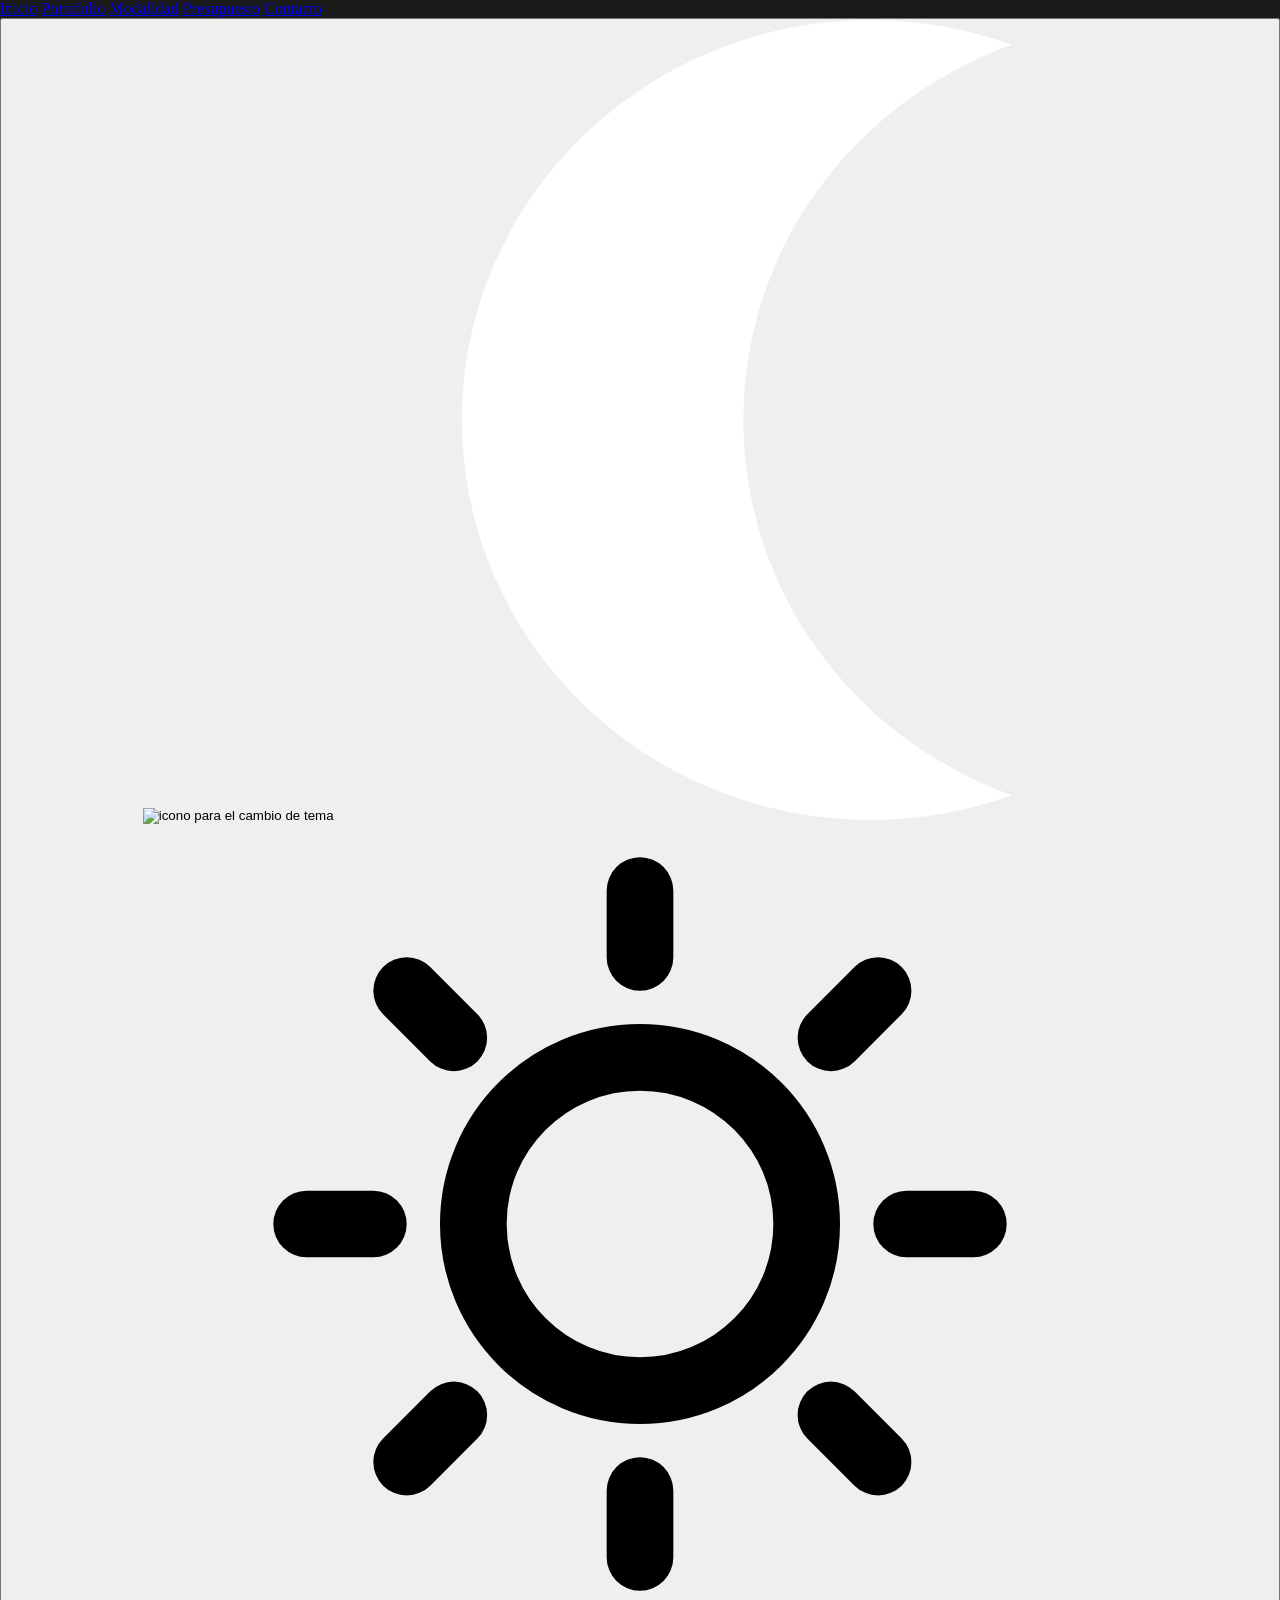
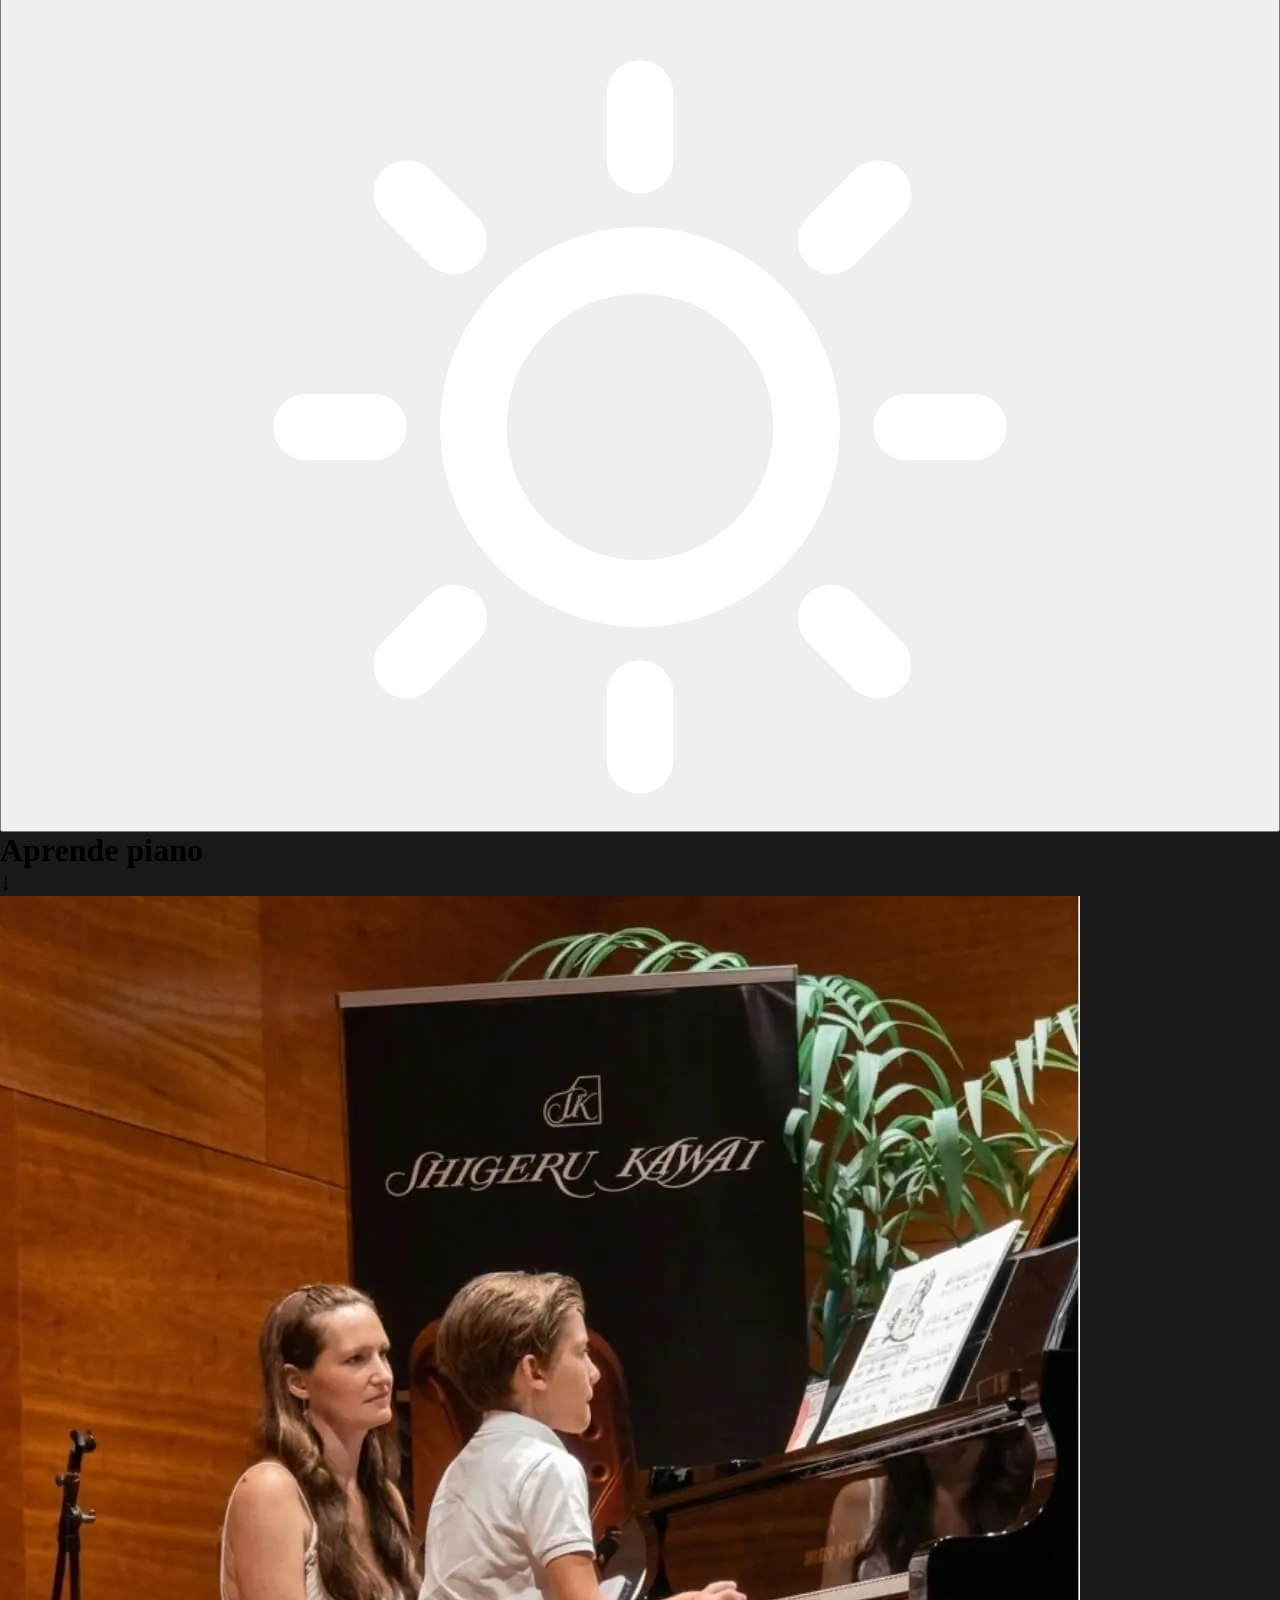
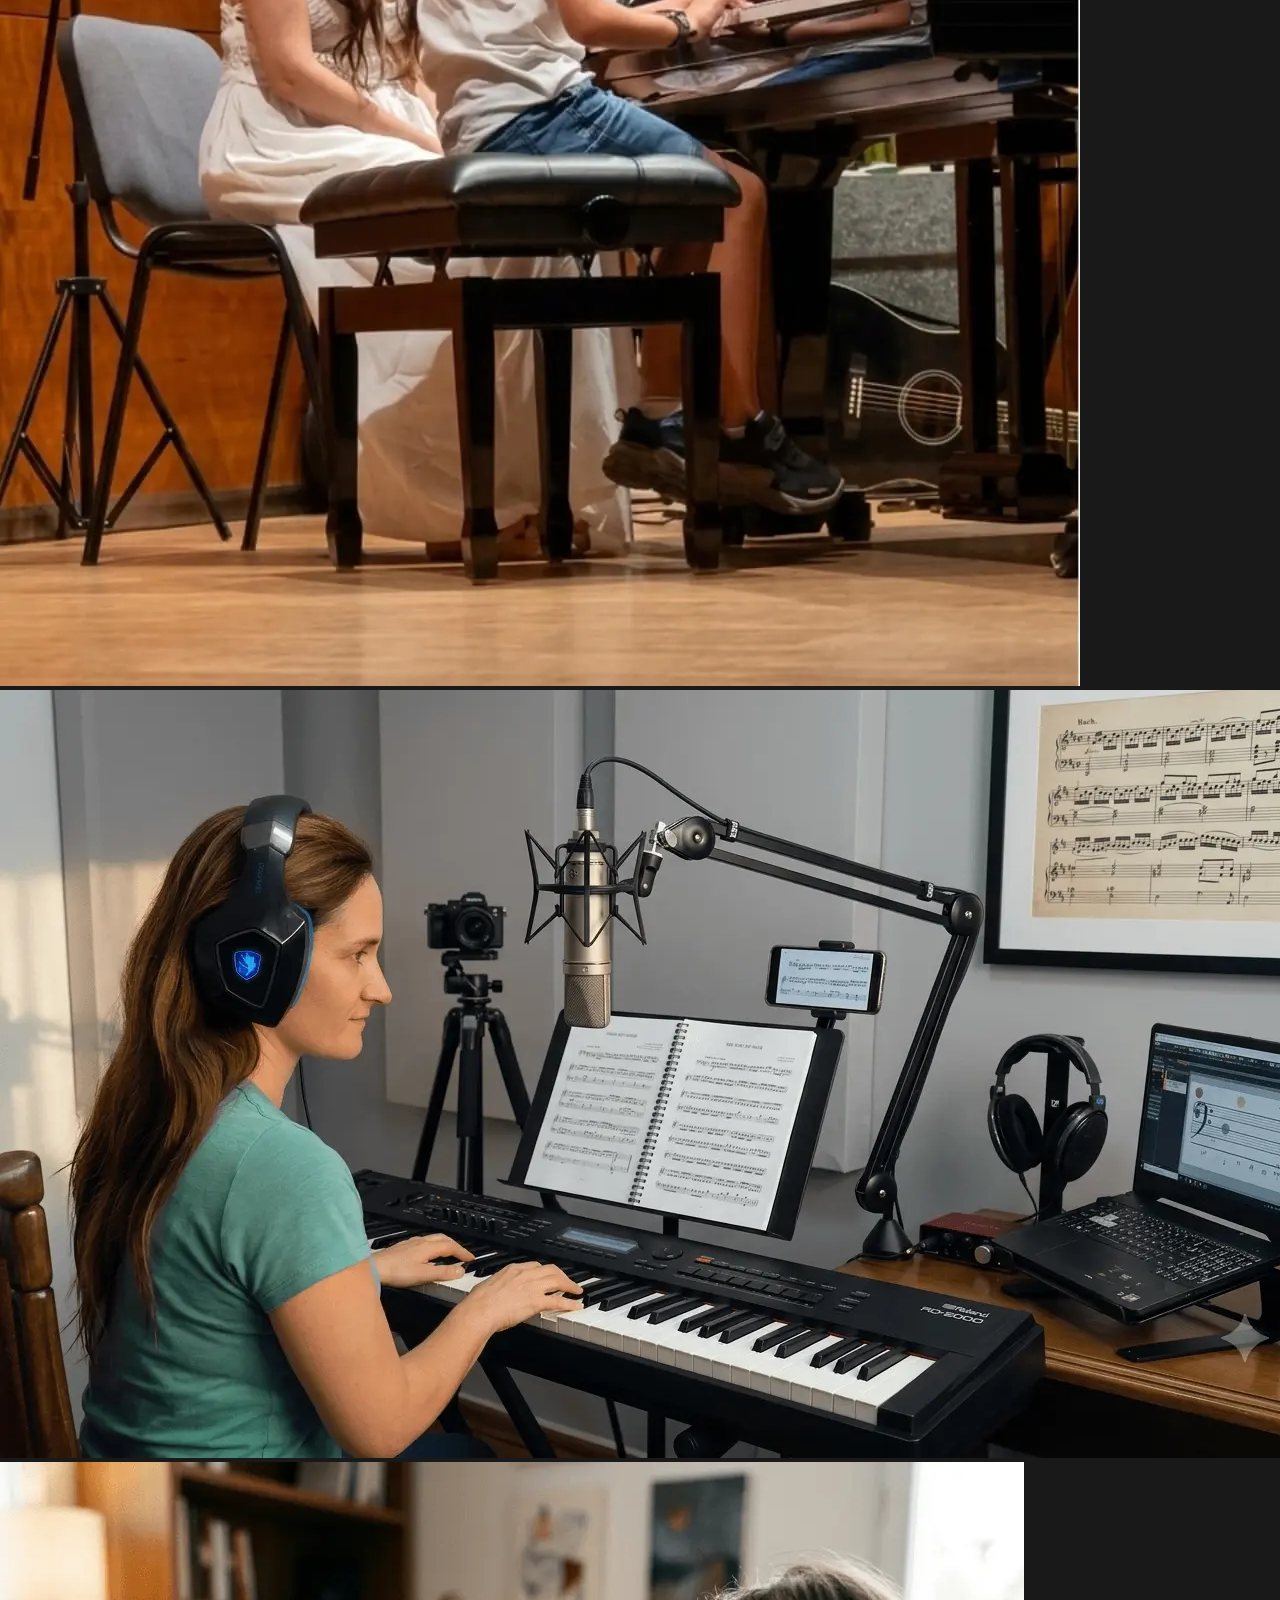
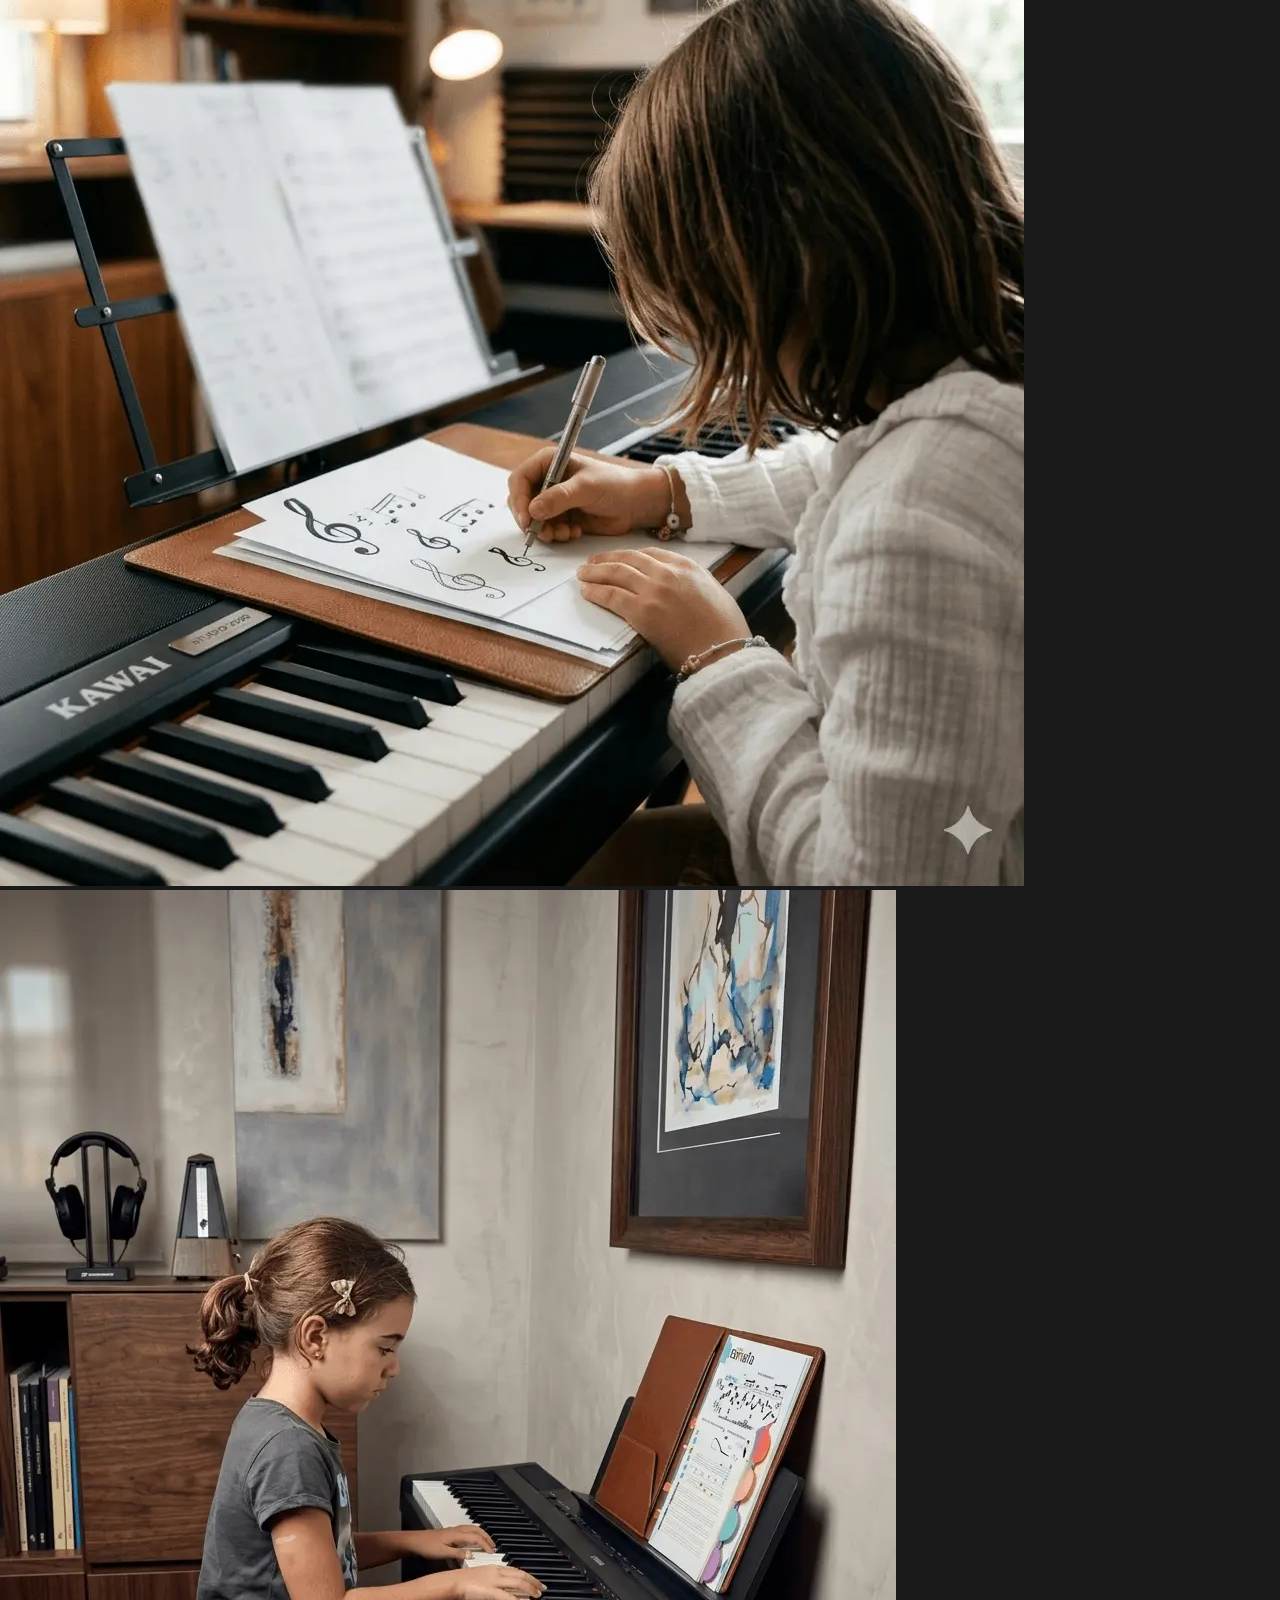
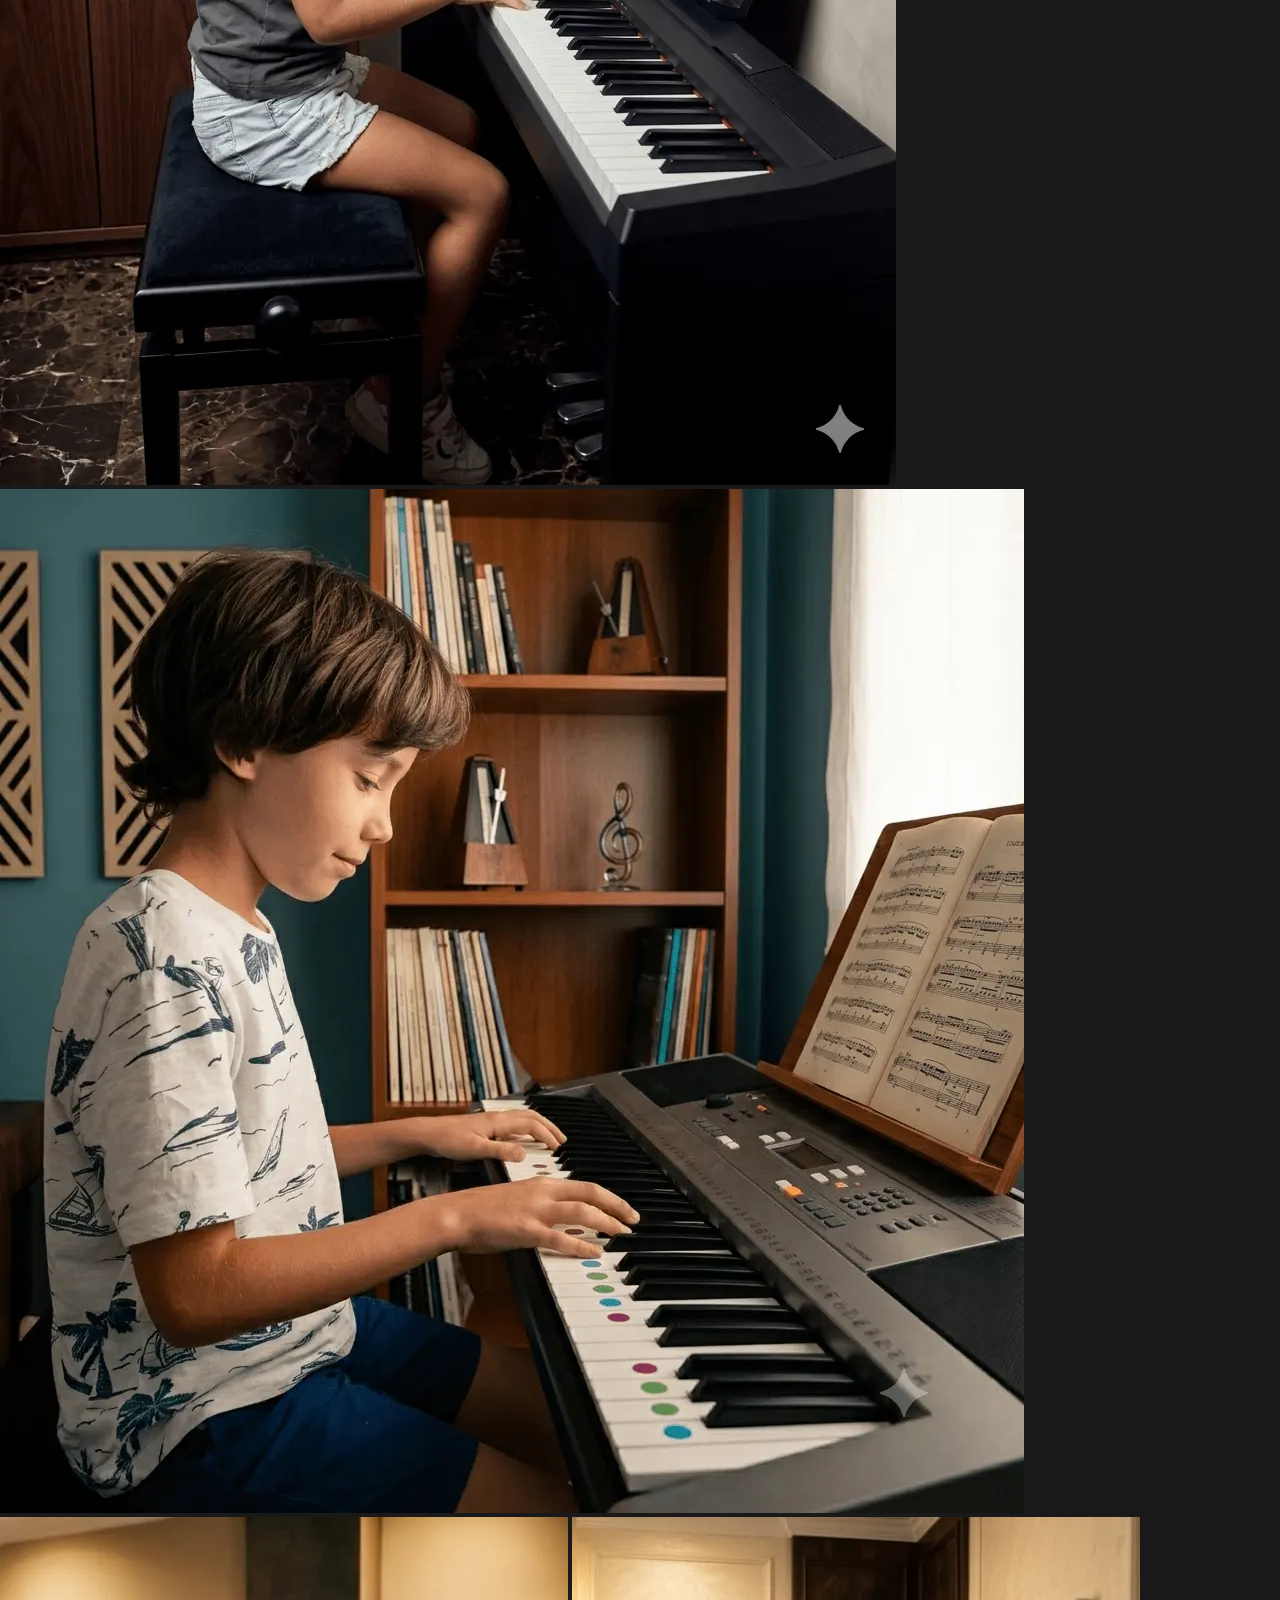
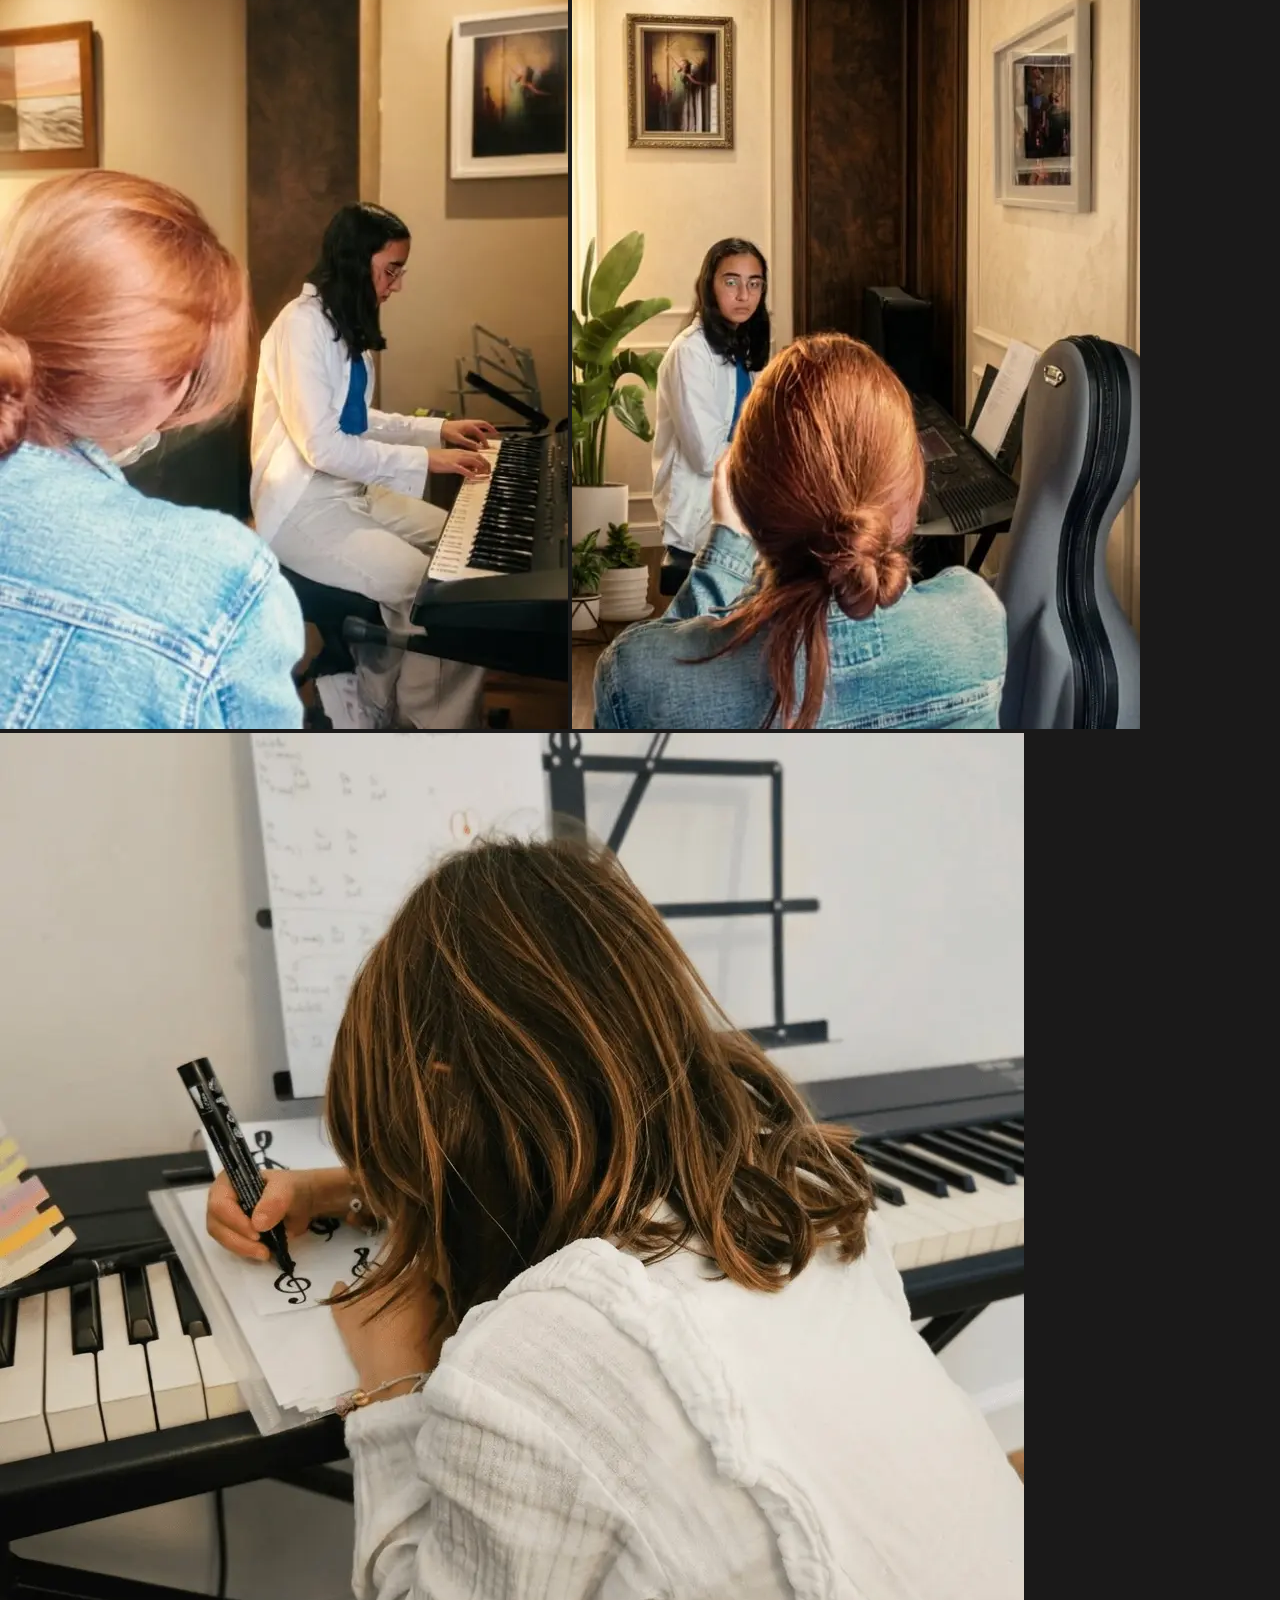
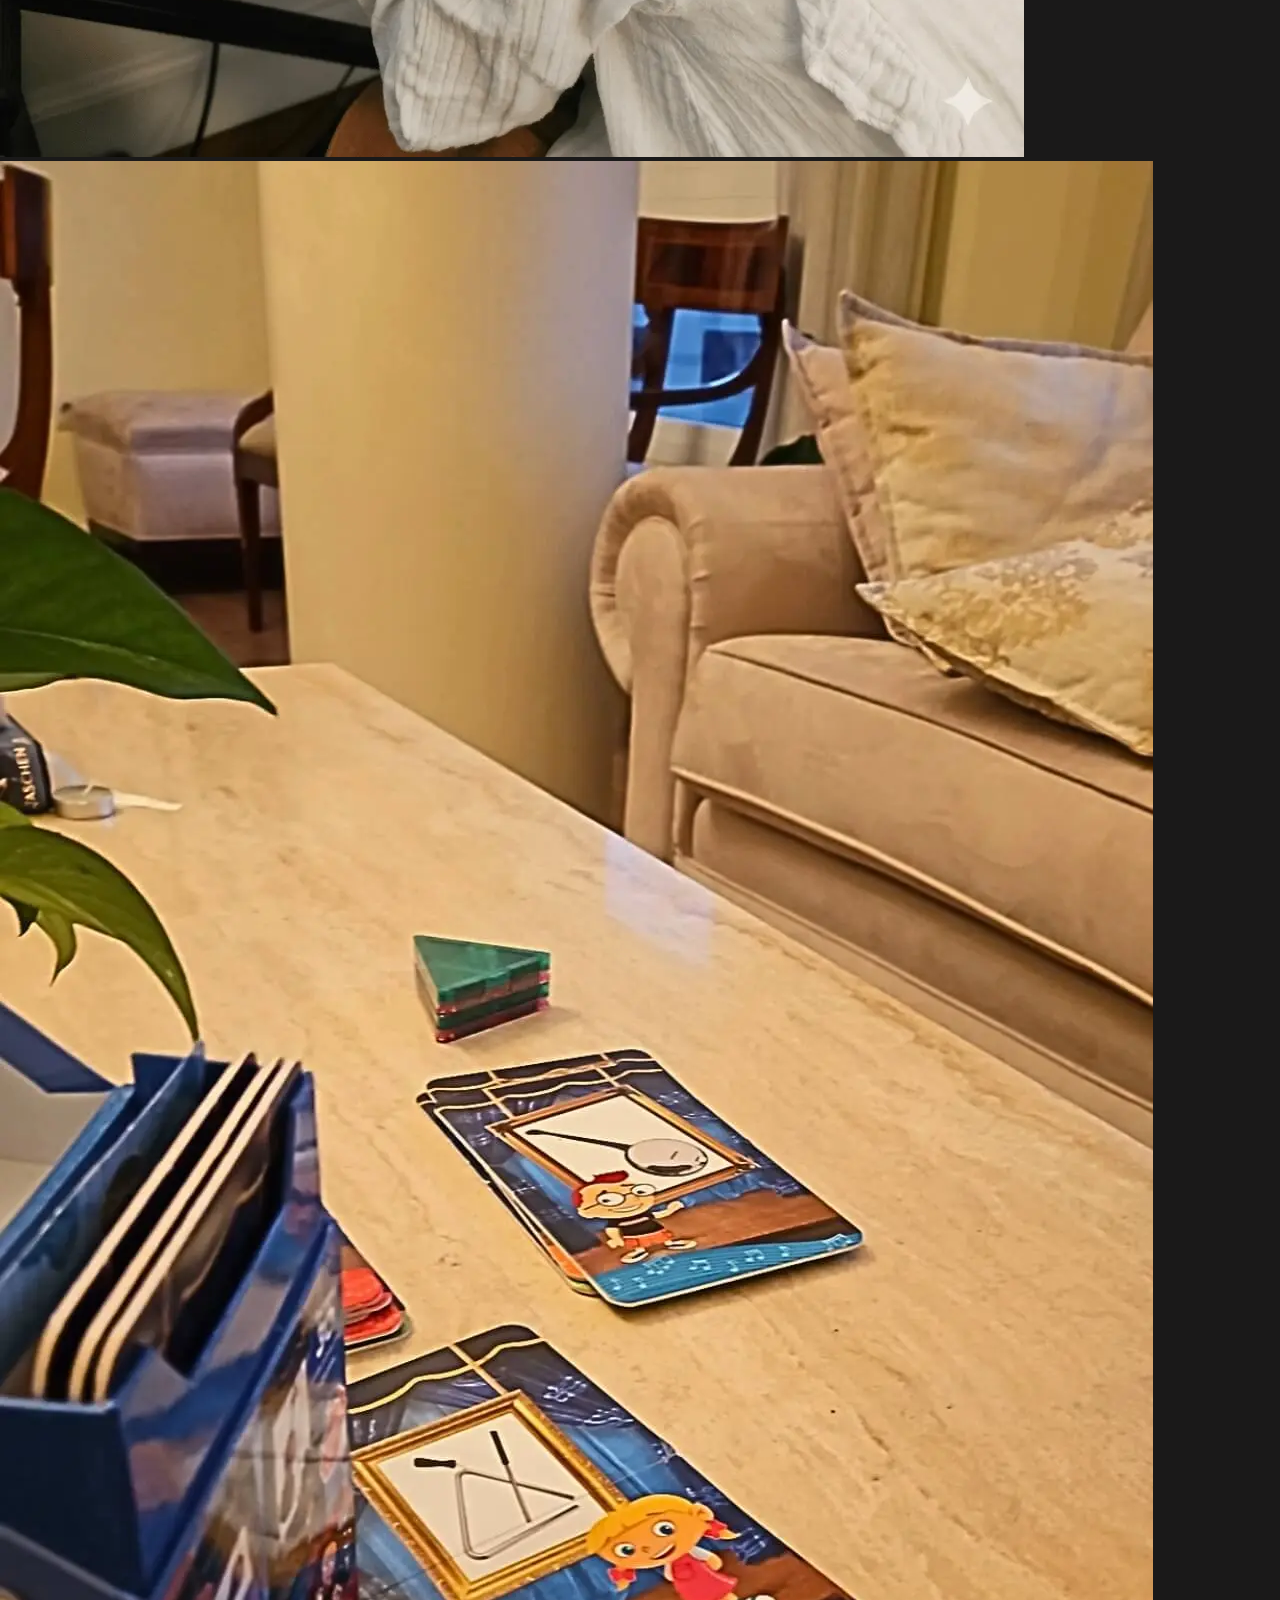
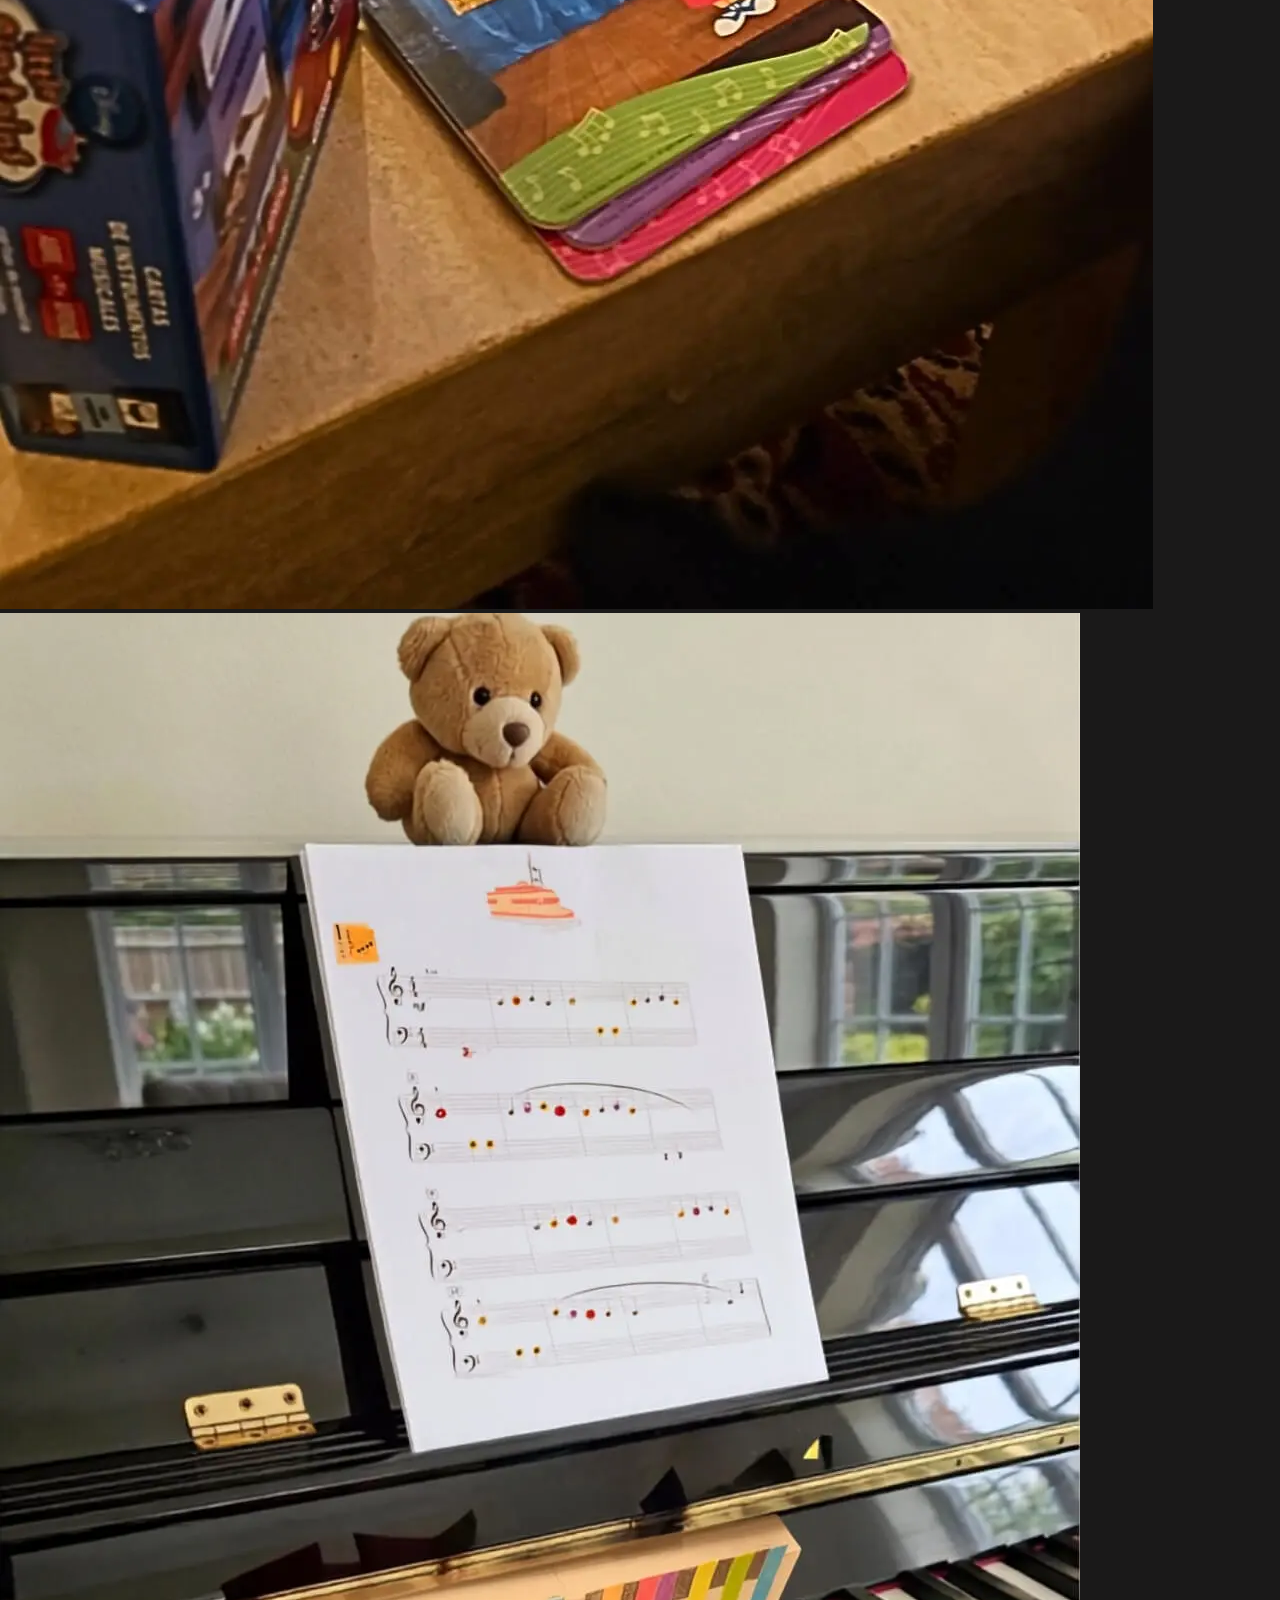
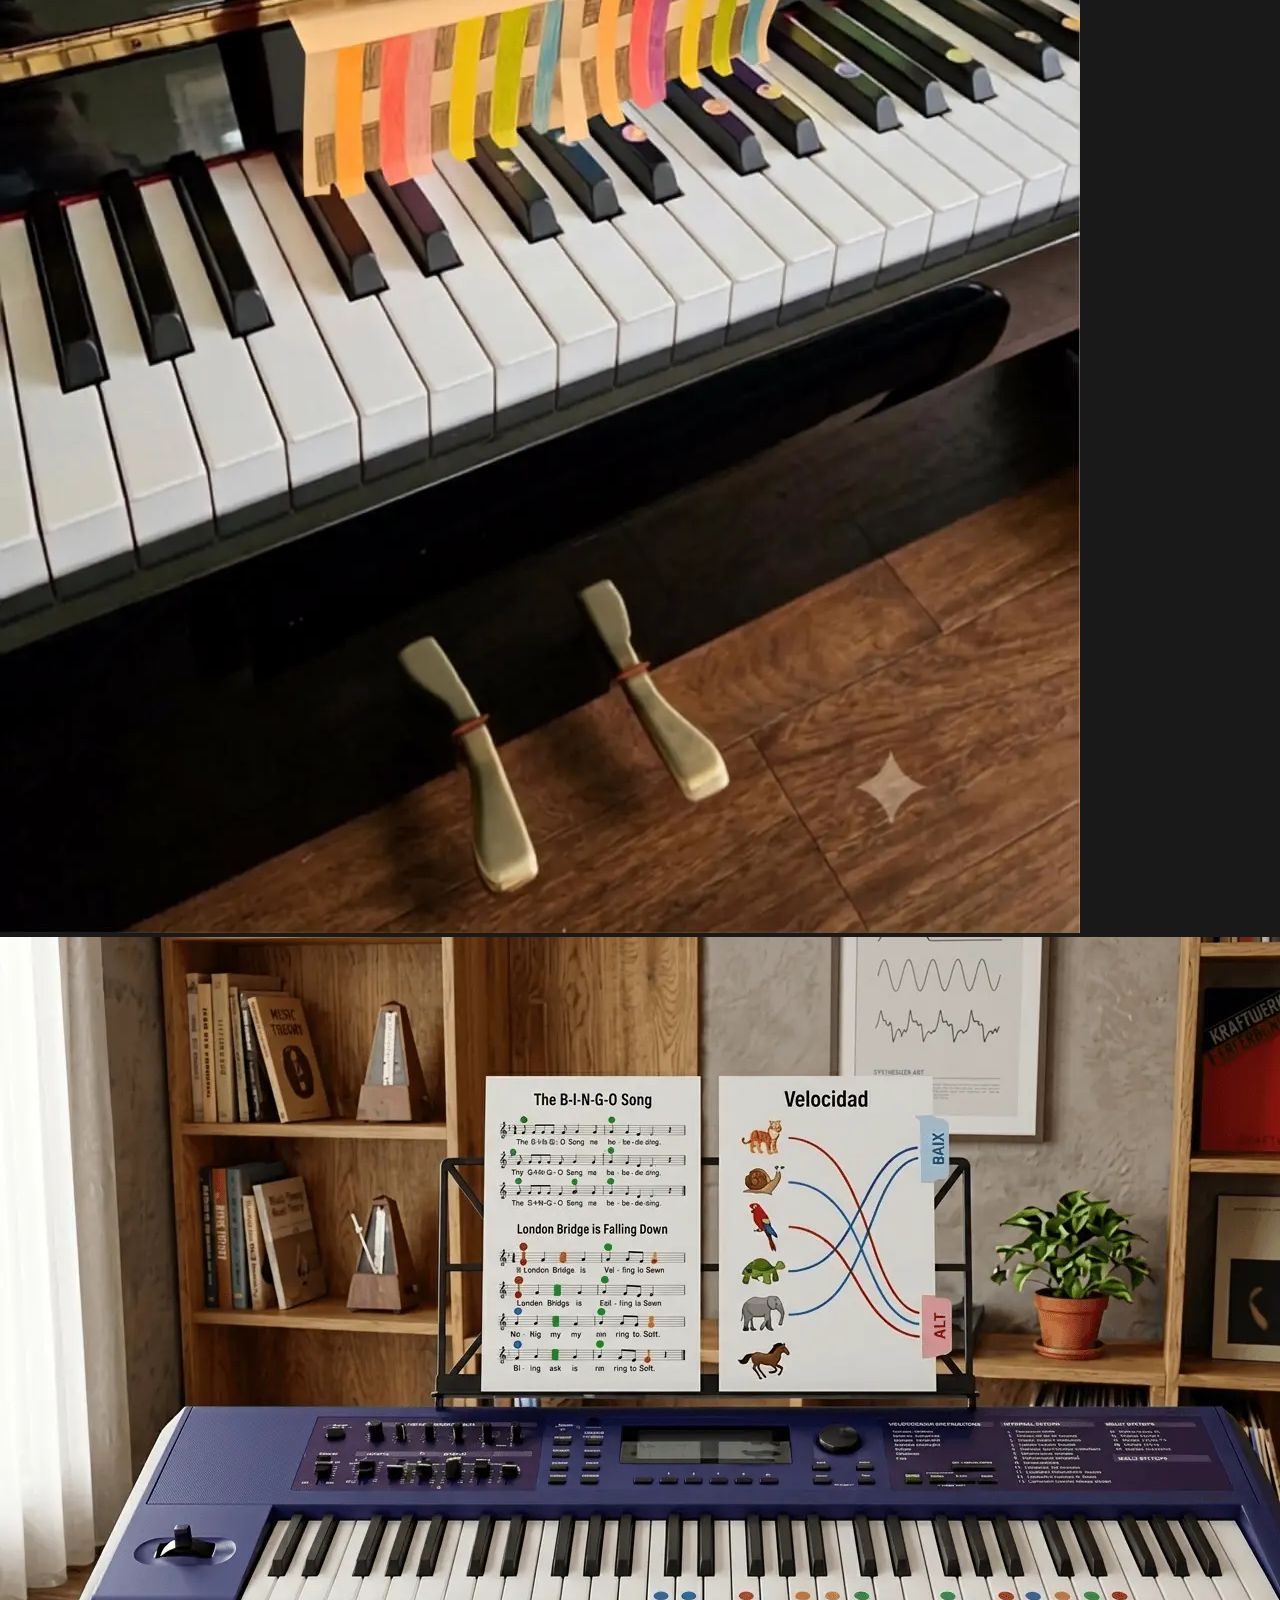
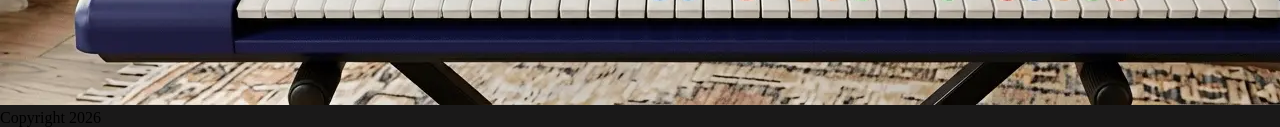
==== index.html @ 3092b0b8 "Imágenes añadidas" ====
<!doctype html>
<html lang="es">
  <head>
    <meta charset="UTF-8" />
    <meta name="viewport" content="width=device-width, initial-scale=1.0" />
    <link rel="stylesheet" href="css/style.css" />
    <title>TF_Lenguaje de marcas</title>
  </head>
  <body>
    <header>
      <nav class="navbar">
        <a href="#inicio">Inicio</a>
        <a href="views/portafolio.html">Portafolio</a>
        <a href="views/modalidad.html">Modalidad</a>
        <a href="views/presupuesto.html">Presupuesto</a>
        <a href="views/contacto.html">Contacto</a>
      </nav>

      <button>
        <img
          src="assets/icons/moon-svgrepo-com.svg"
          alt="icono para el cambio de tema"
        />
        <img
          src="assets/icons/moon-svgrepo-com_fondo_negro.svg"
          alt="icono para el cambio de tema"
        />
        <img
          src="assets/icons/sun-svgrepo-com.svg"
          alt="icono para el cambio de tema"
        />
        <img
          src="assets/icons/sun-svgrepo-com_fondo_negro.svg"
          alt="icono para el cambio de tema"
        />
      </button>
    </header>
    <main>
      <div class="hero section-base">
        <h1>Aprende piano</h1>
        <div class="arrow">
          <h2>↓</h2>
        </div>

        <div class="hero-container-img">
          <img
            src="assets/images/portada_2.webp"
            alt="Niño tocando piano en concierto"
          />
        </div>
        <img
            src="assets/images/portada_1_online_1.webp"
            alt="Clases online">
            <img
            src="assets/images/portada_3.webp"
            alt="Niña escribiendo">
            <img
            src="assets/images/portada_4.webp"
            alt="Niña tocando el piano">
            <img
            src="assets/images/portada_5.webp"
            alt="Niño tocando piano">
            <img
            src="assets/images/portada_6.webp"
            alt="Chica en clase de piano">
            <img
            src="assets/images/presencial_1.webp"
            alt="Conversando">
            <img
            src="assets/images/presencial_2.webp"
            alt="Niña escribiendo sobre el piano">
            <img
            src="assets/images/presencial_3.webp"
            alt="Juego de instrumentos musicales">
            <img
            src="assets/images/presencial_4.webp"
            alt="Piano vertical">
            <img
            src="assets/images/presencial_5.webp"
            alt="Teclado">
      </div>
    </main>
    <footer>
      <p>Copyright 2026</p>
    </footer>
  </body>
</html>
---- css/style.css ----
/*---------------------------------------------
VARIABLES
--------------------------------------------- */
:root{
  /*Modo oscuro (dk) */
  --color-bg-dk: #1a1919;

  /* Modo claro (lh) */
  --color-bg-lh: #c2b9b9;

  /* Variables actuales */
  --color-bg-current: var(--color-bg-dk);
}
/*---------------------------------------------
RESET Y BASE
--------------------------------------------- */
*{
  margin: 0;
  padding: 0;
  box-sizing: border-box;
}

body {
  display: flex;
  flex-direction: column;
  min-height: 100vh;
  background-color: var(--color-bg-current);
}

main {
  flex: 1;
}

.navbar {}
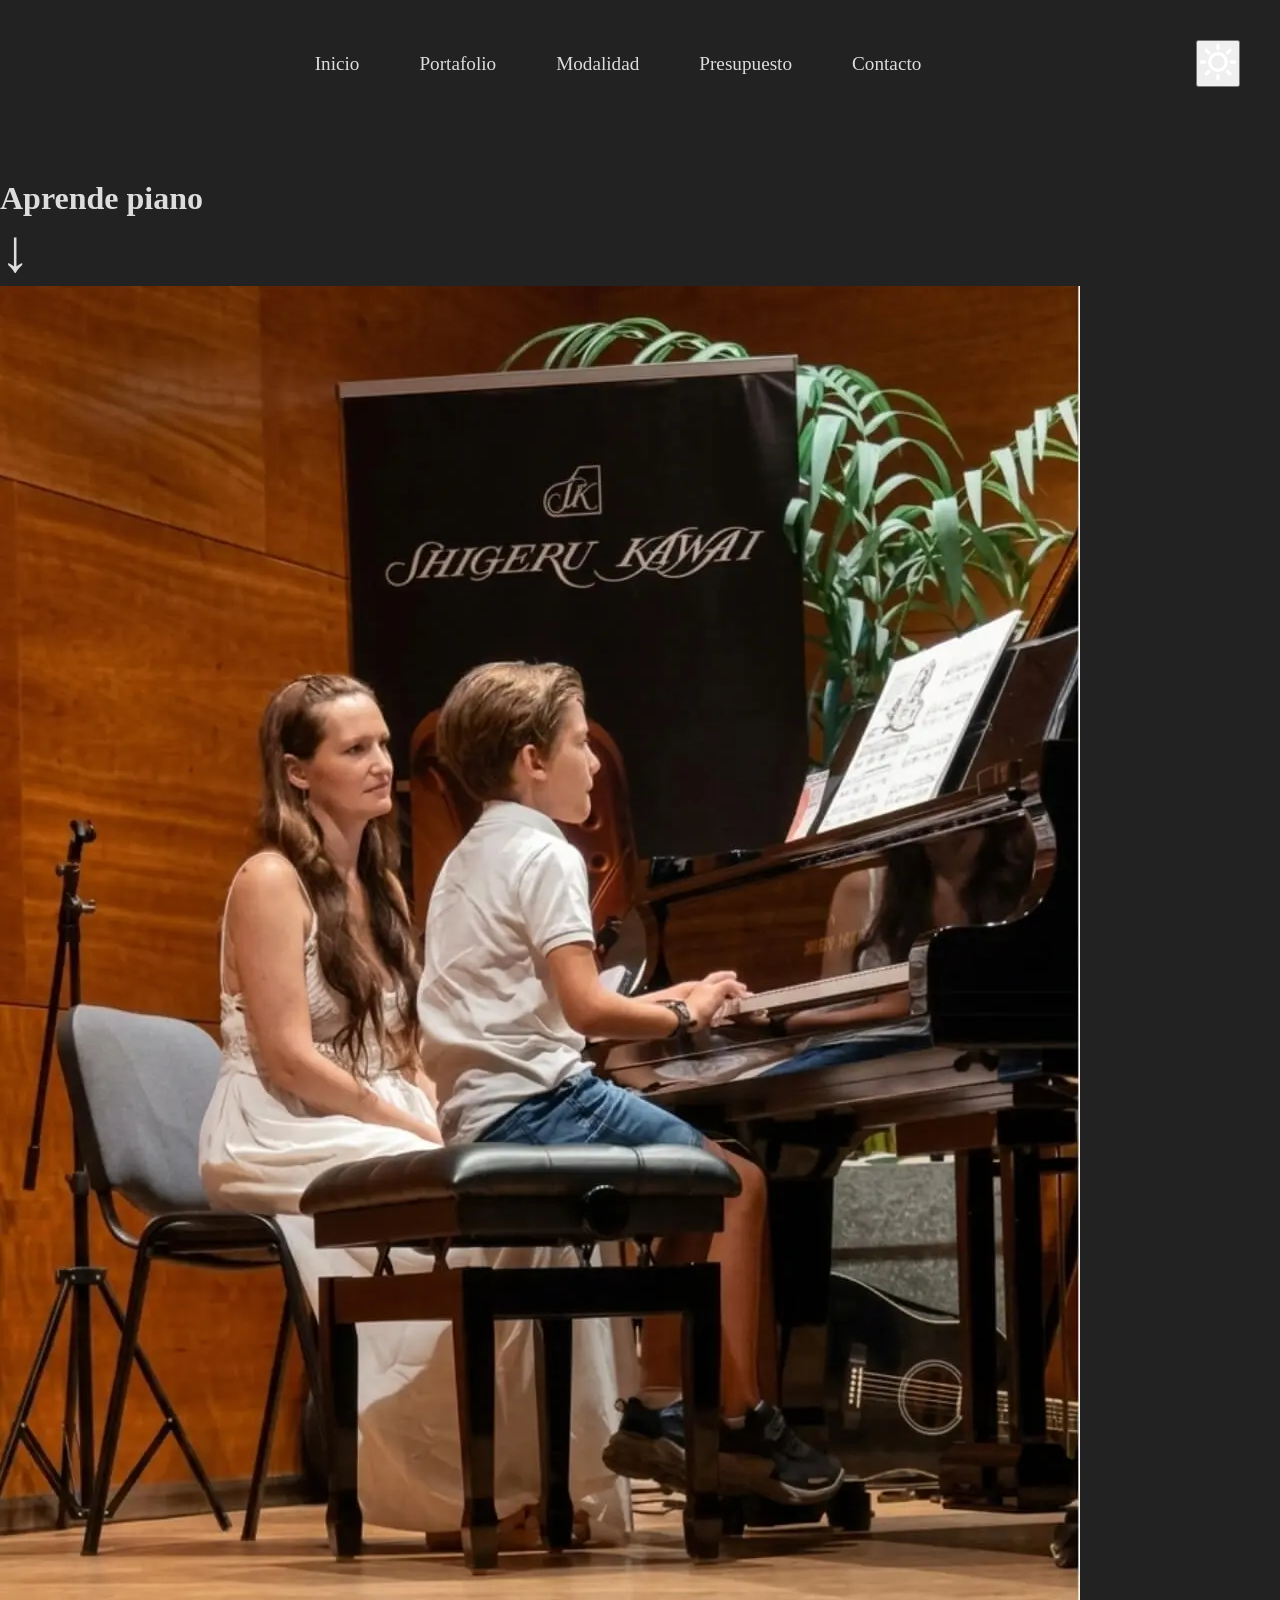
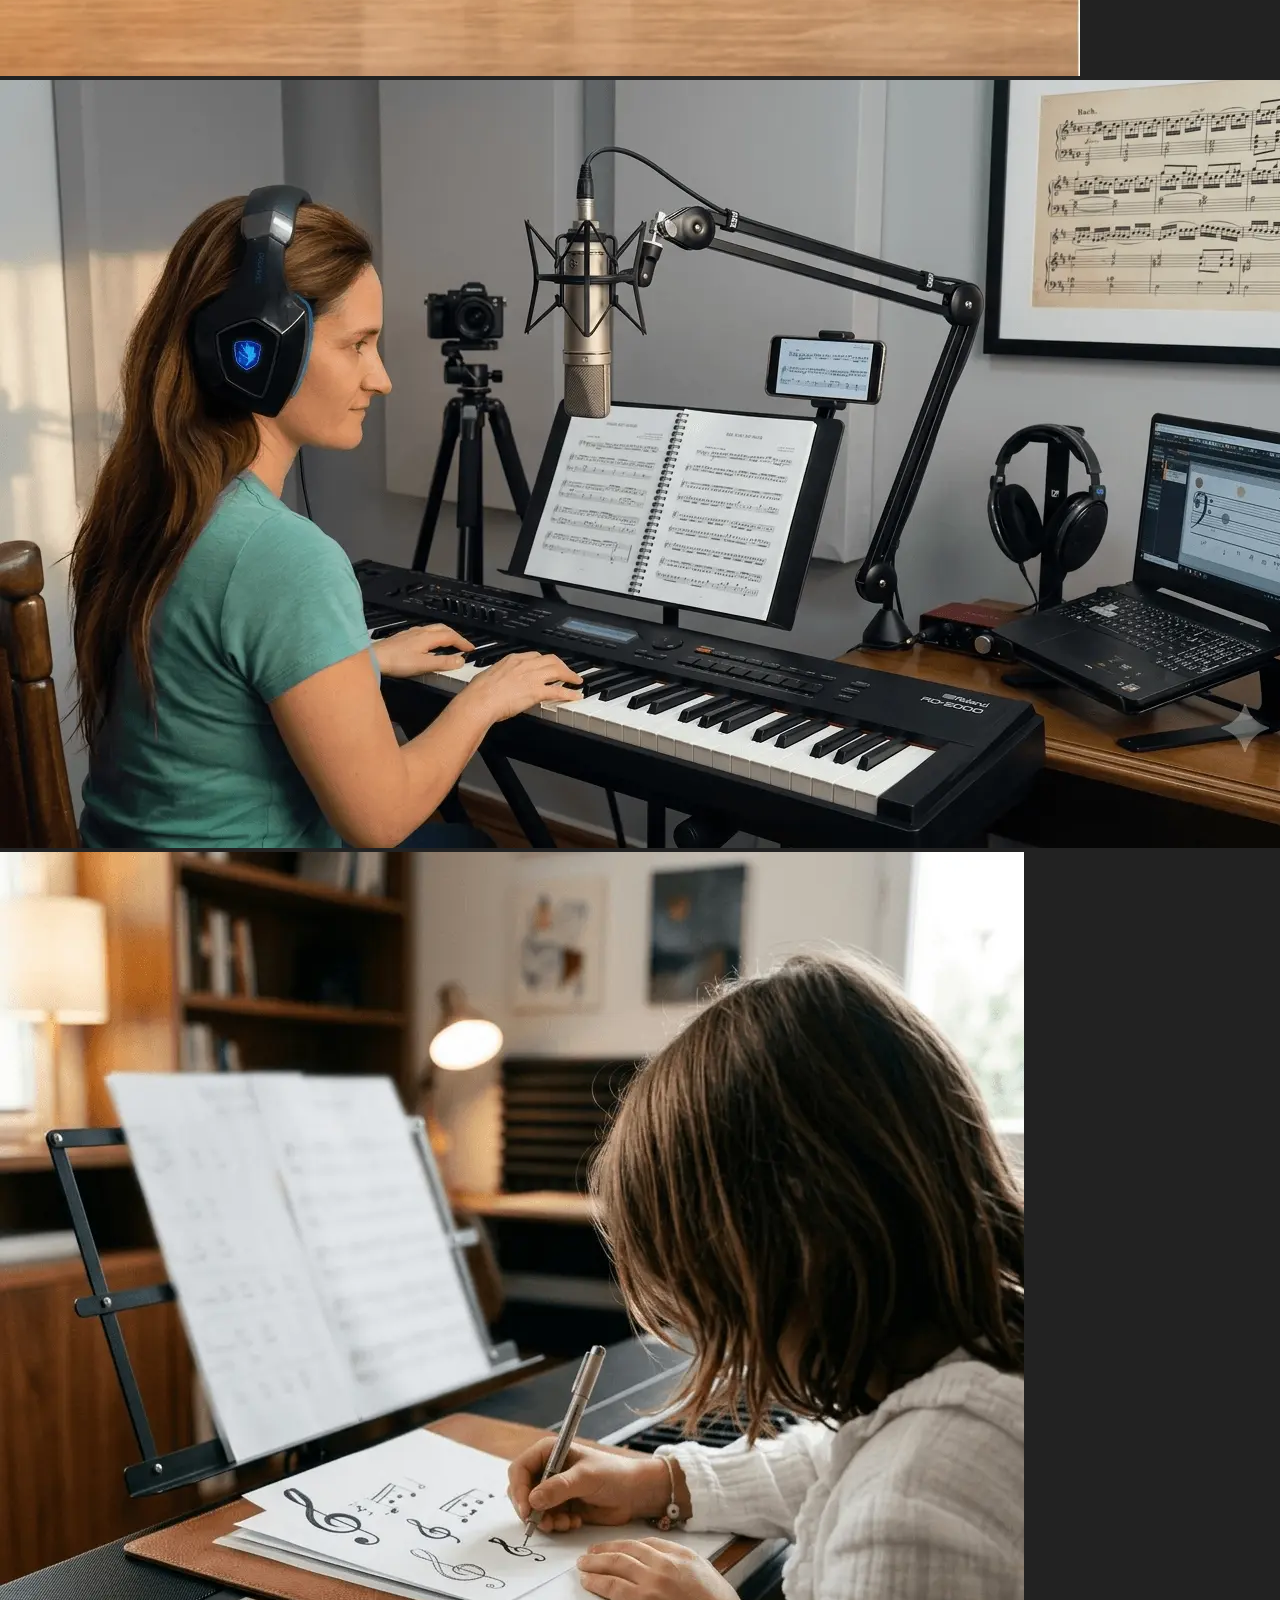
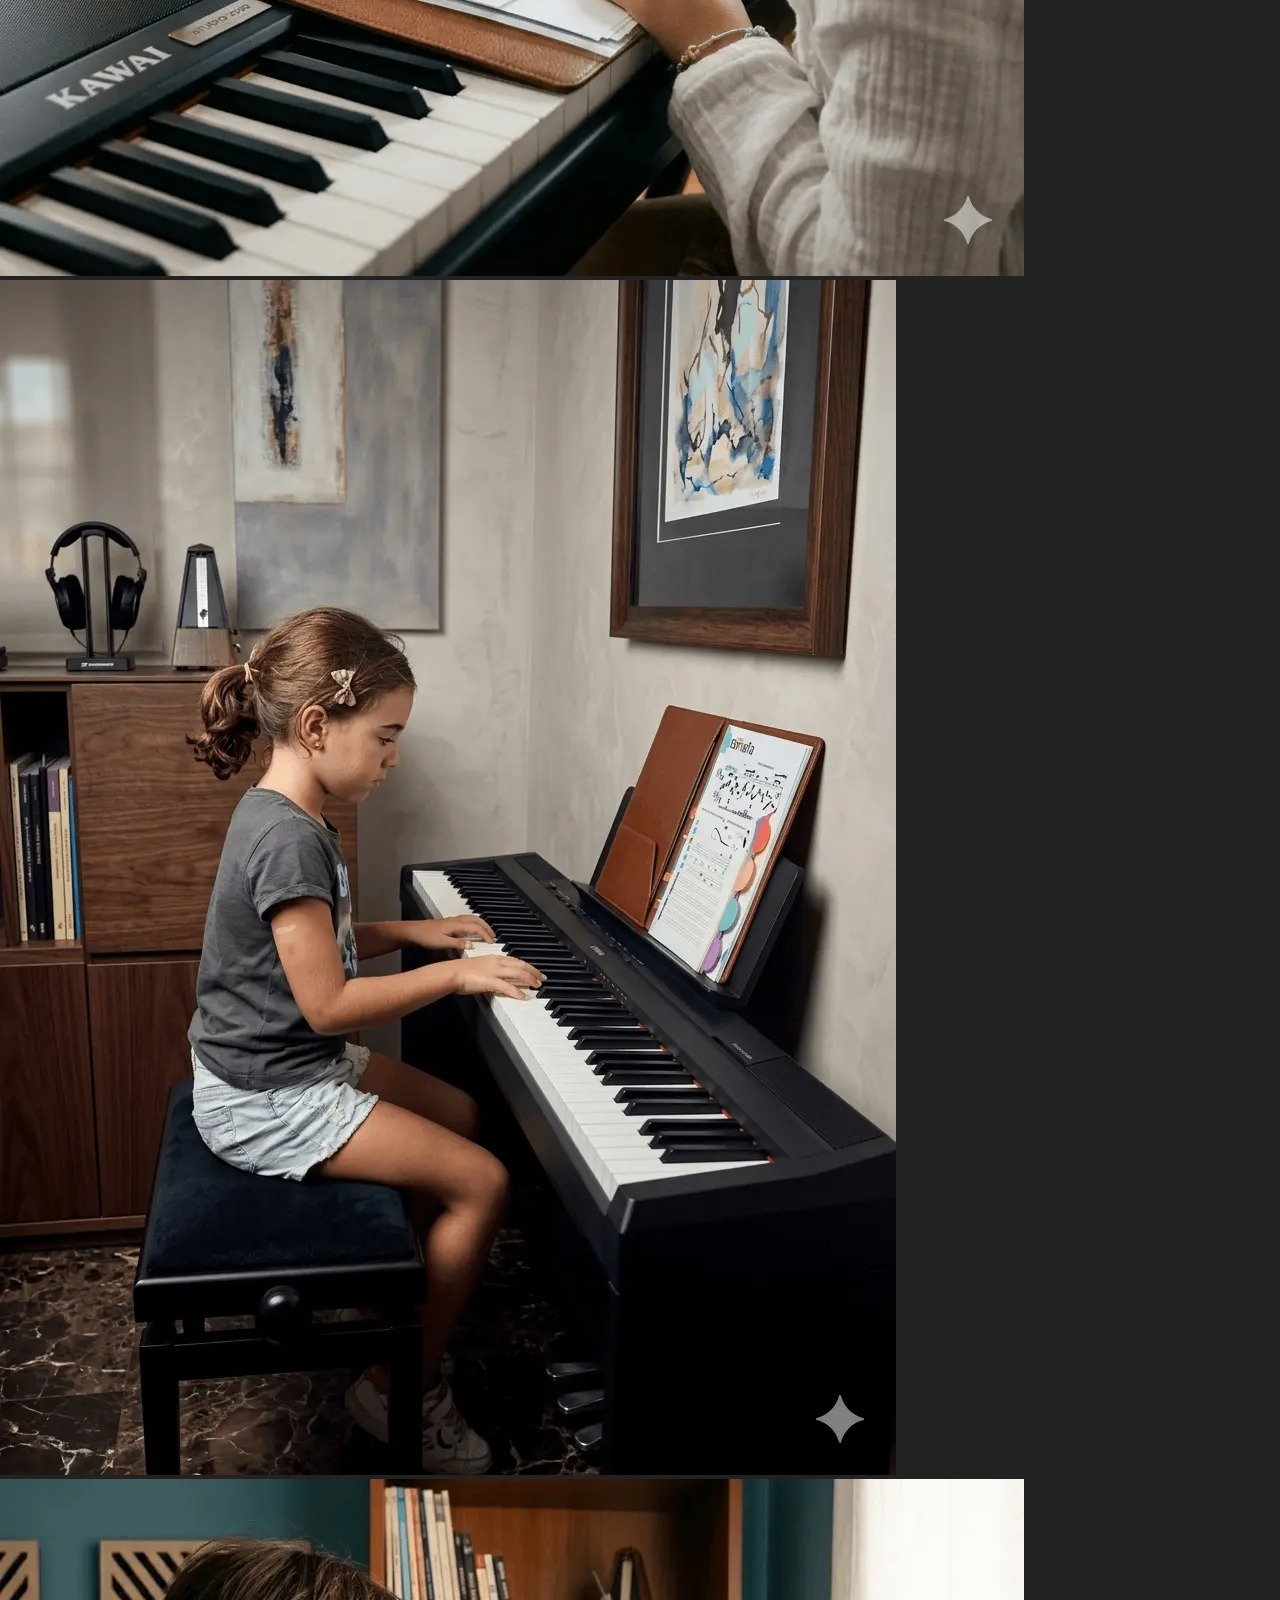
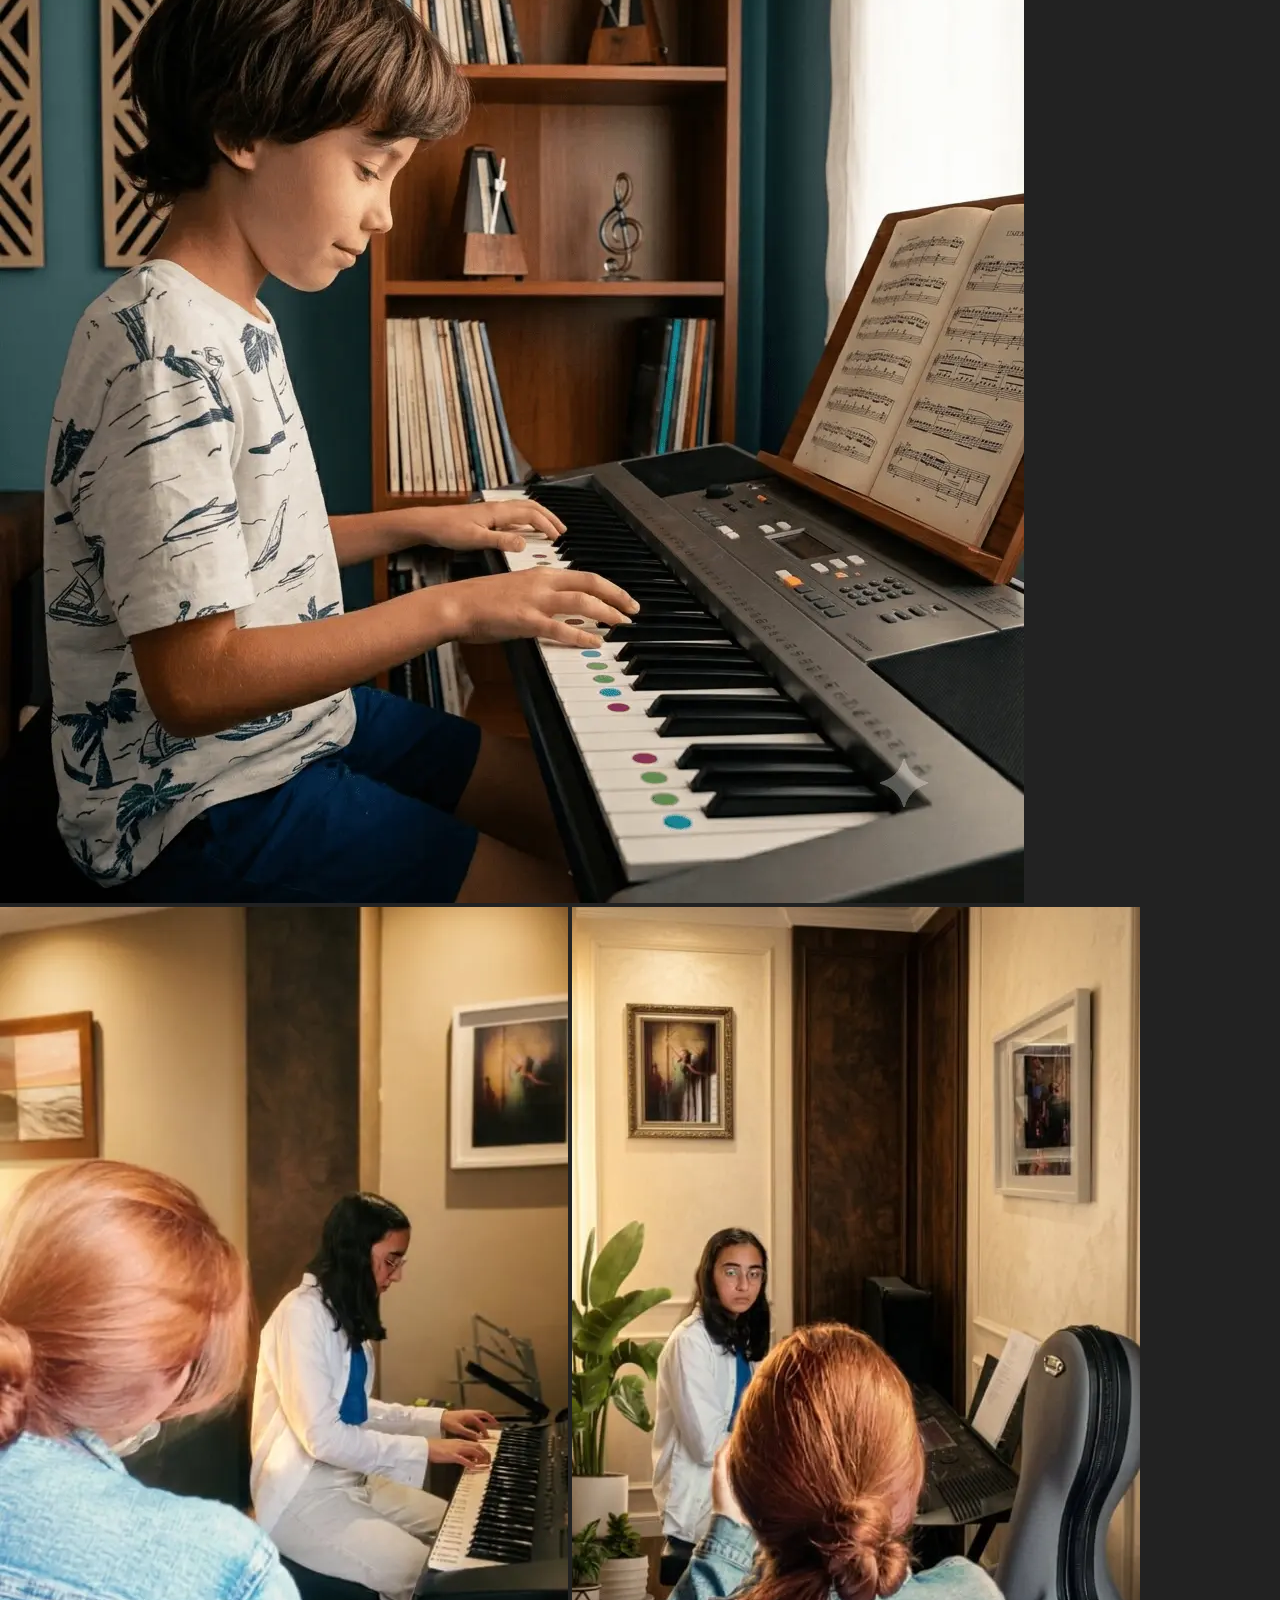
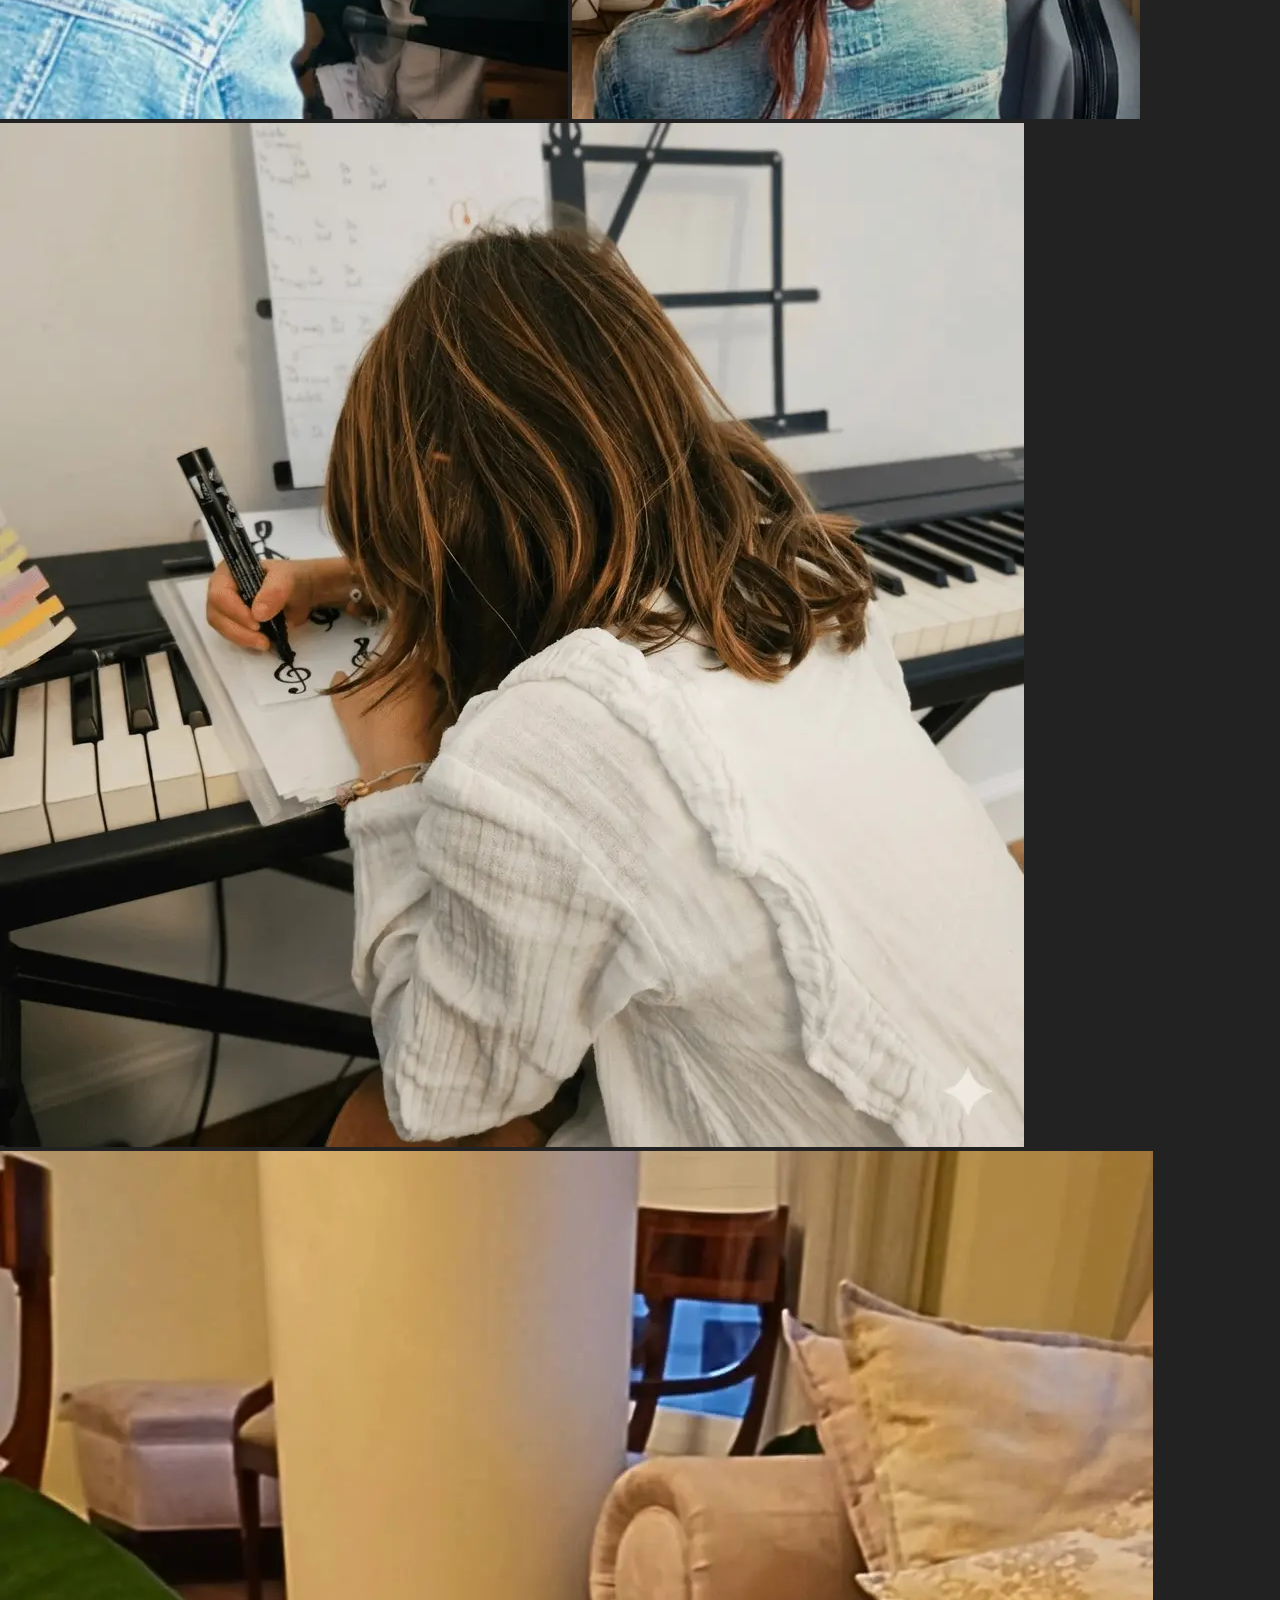
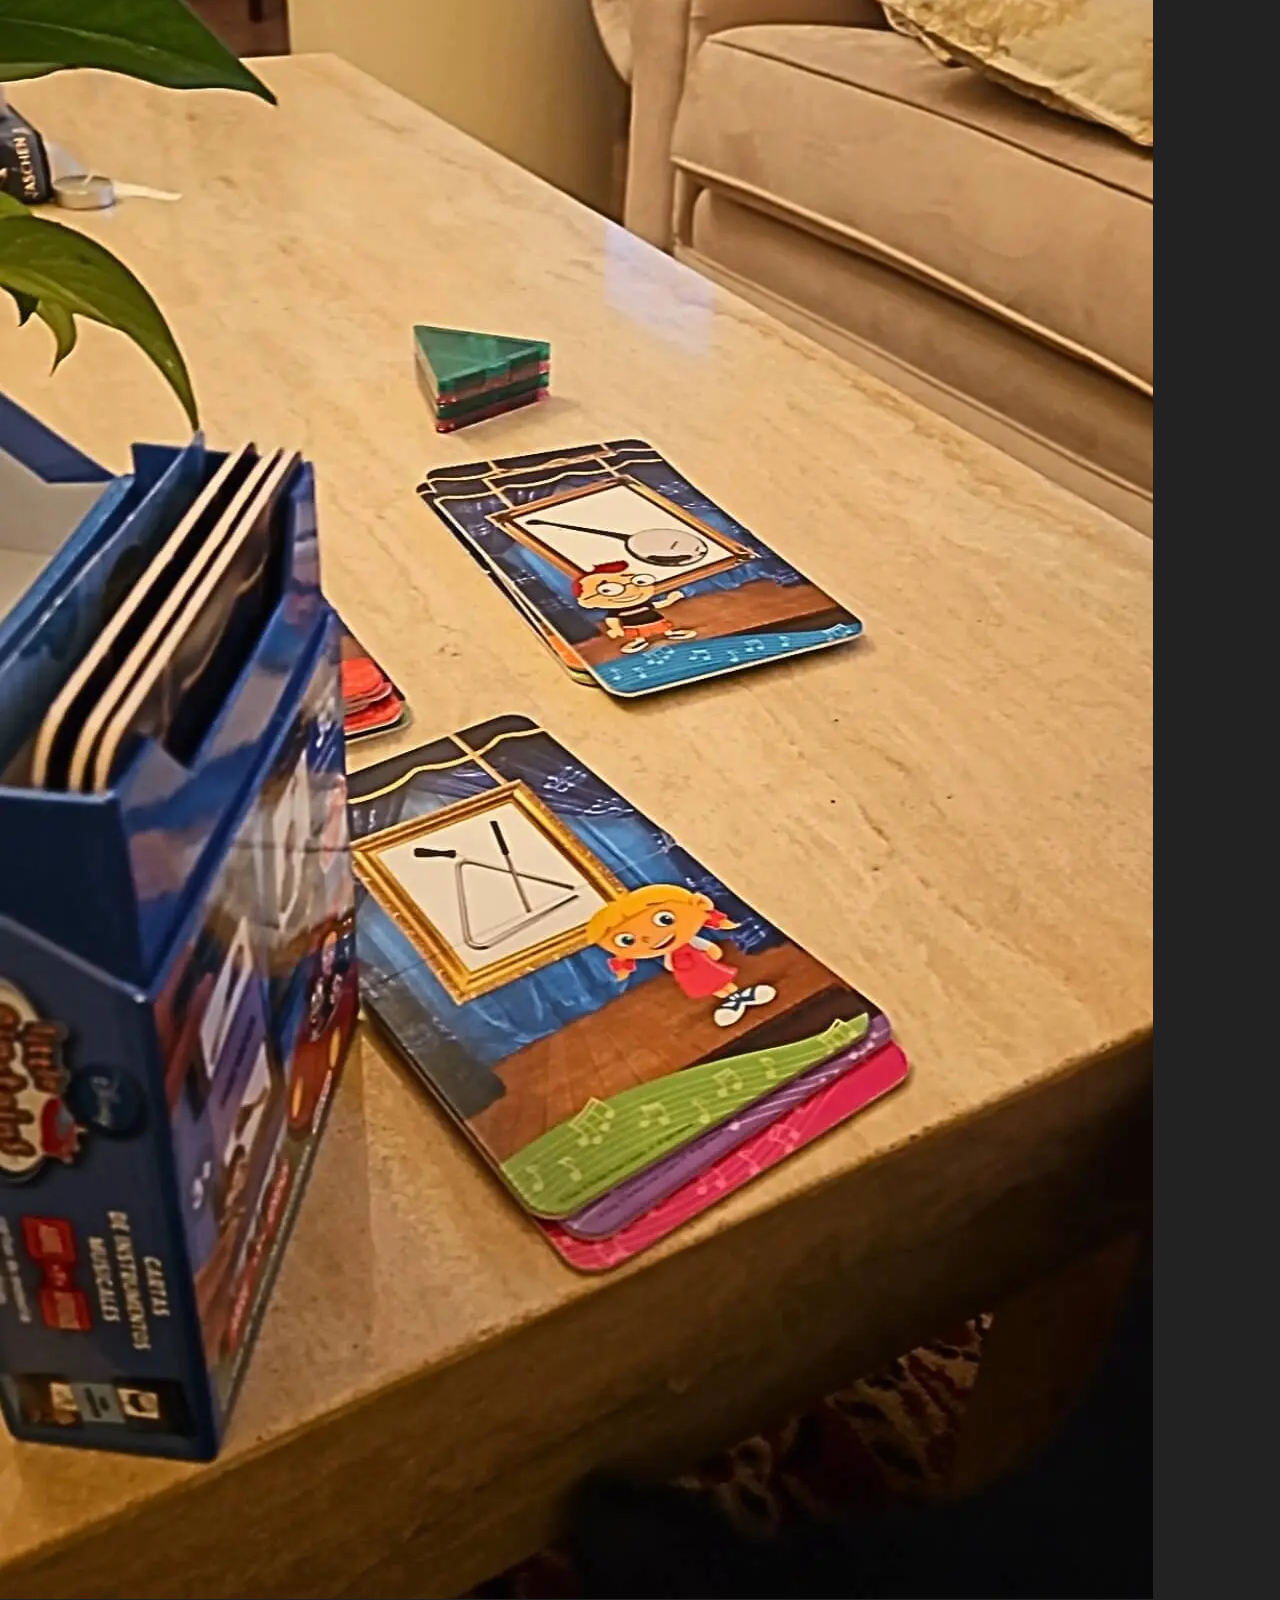
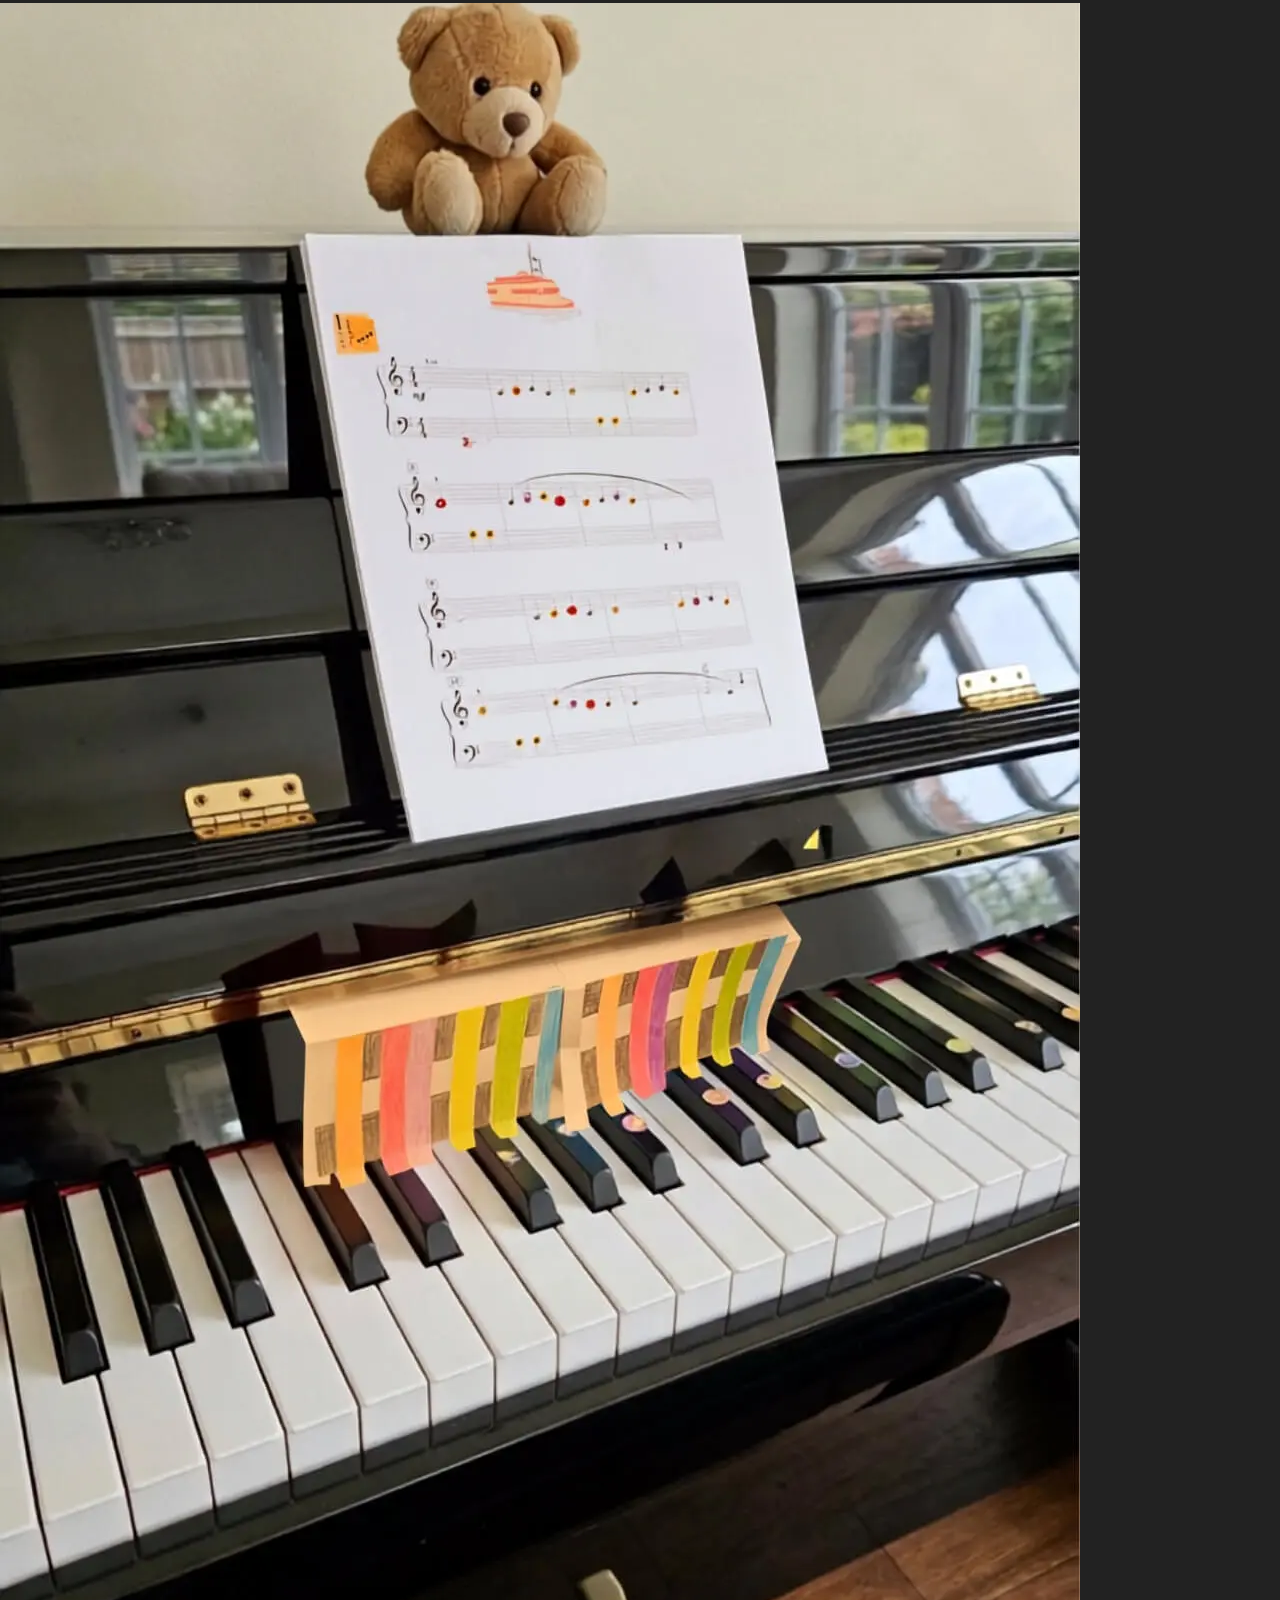
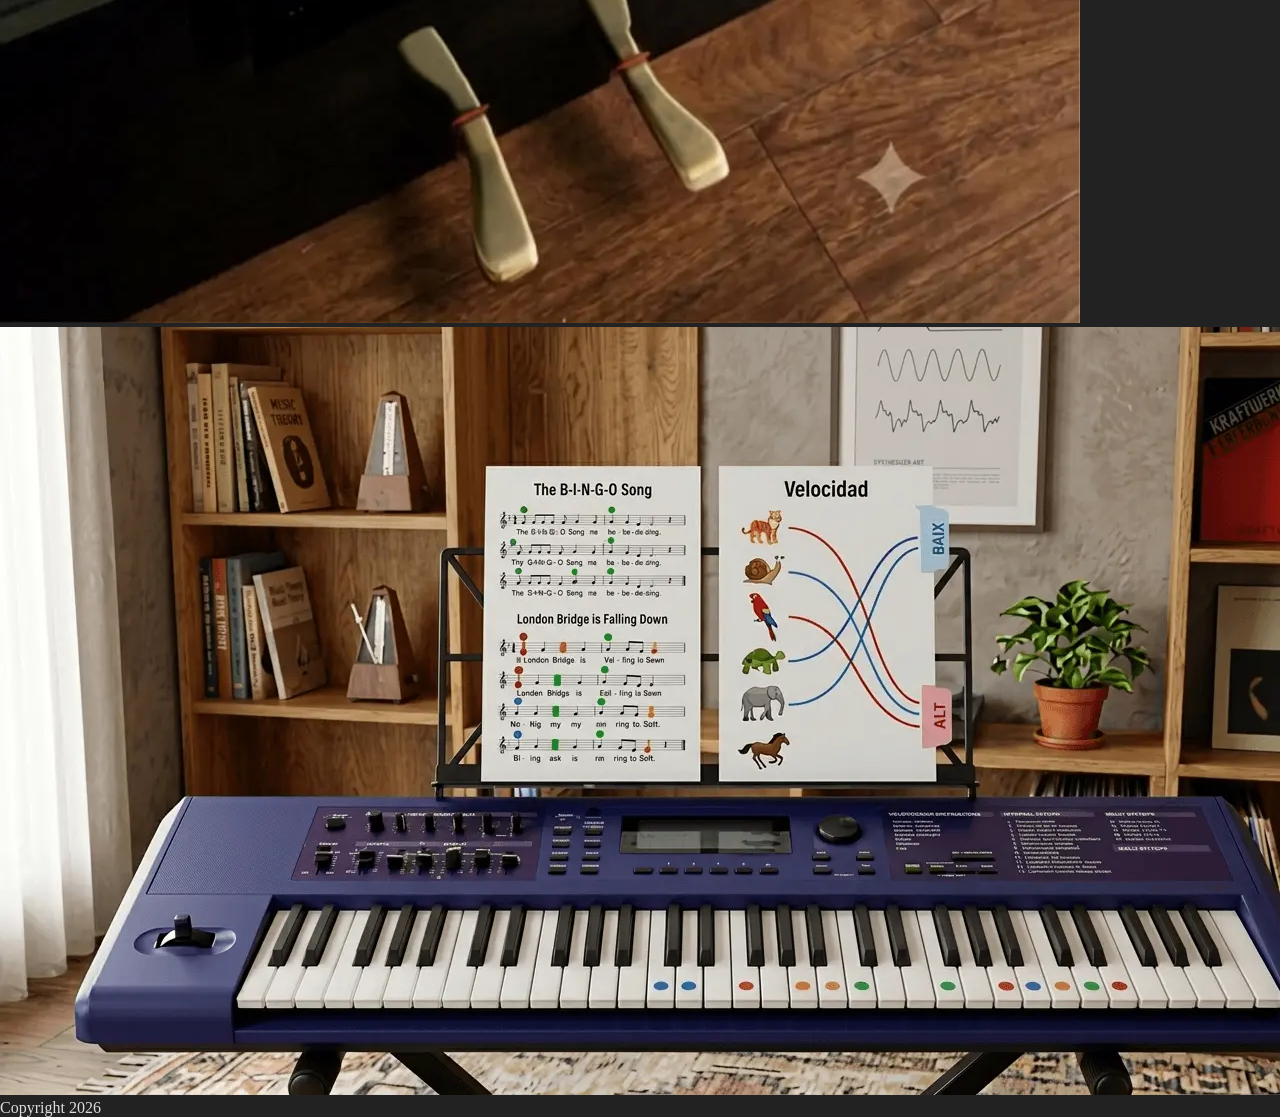
==== commit 9d034ac7: "Segundo dia" ====
--- a/index.html
+++ b/index.html
@@ -17,22 +17,7 @@
       </nav>
 
       <button>
-        <img
-          src="assets/icons/moon-svgrepo-com.svg"
-          alt="icono para el cambio de tema"
-        />
-        <img
-          src="assets/icons/moon-svgrepo-com_fondo_negro.svg"
-          alt="icono para el cambio de tema"
-        />
-        <img
-          src="assets/icons/sun-svgrepo-com.svg"
-          alt="icono para el cambio de tema"
-        />
-        <img
-          src="assets/icons/sun-svgrepo-com_fondo_negro.svg"
-          alt="icono para el cambio de tema"
-        />
+        <img src="assets/icons/sun-svgrepo-com_fondo_negro.svg" alt="icono para el cambio de tema" class="icono">
       </button>
     </header>
     <main>
--- a/css/style.css
+++ b/css/style.css
@@ -3,14 +3,21 @@
 --------------------------------------------- */
 :root{
   /*Modo oscuro (dk) */
-  --color-bg-dk: #1a1919;
+  --color-bg-dk: #222222;
+  --color-text-dk: #ddd;
+  --color-accent-dk: #f3be38;
+  
+  /* Modo claro (lh) */
+  --color-bg-lh: #f5f5f5;
+  --color-text-lh: #222;
+  --color-accent-lh: #a36201;
 
-  /* Modo claro (lh) */
-  --color-bg-lh: #c2b9b9;
+    /* Variables actuales */
+  --color-bg-current: var(--color-bg-dk);
+  --color-text-current: var(--color-text-dk);
+  --color-accent-current: var(--color-accent-dk);
+}
 
-  /* Variables actuales */
-  --color-bg-current: var(--color-bg-dk);
-}
 /*---------------------------------------------
 RESET Y BASE
 --------------------------------------------- */
@@ -25,10 +32,82 @@
   flex-direction: column;
   min-height: 100vh;
   background-color: var(--color-bg-current);
+  color: var(--color-text-current);
 }
 
 main {
   flex: 1;
 }
 
-.navbar {}+a {
+  color: var(--color-text-current);
+}
+
+/*---------------------------------------------
+HEADER
+--------------------------------------------- */
+header{
+  display: flex;
+  padding: 2.5rem;
+  position: fixed;
+  top: 0;
+  left: 0;
+  z-index:100;
+  width: 100%;
+  background-color: var(--color-bg-current);
+}
+
+.navbar {
+  display: flex;
+  justify-content: center;
+  align-items:center;
+  width: 100%;
+  gap: 60px;
+}
+
+.navbar a {
+  text-decoration: none;
+  font-size: 1.2rem;
+  transition: all 0.2s ease-in-out; 
+}
+
+.navbar a:hover {
+  color: var(--color-accent-current);
+}
+
+toggle-button {
+  padding: 0 20%;
+  background-color: transparent;
+  border: none;
+  cursor: pointer;
+}
+
+.icono {
+  width:40px;
+  height:40px;
+}
+
+/*---------------------------------------------
+HERO
+--------------------------------------------- */
+
+.hero {
+  gap: 50px;
+  justify-content: start;
+  margin-top: 20vh;
+}
+
+.hero-container-imag {
+  width: 60%;
+  margin: 0 auto;
+}
+
+.hero-container-imag img {
+  width: 100%;
+  height: 100%;
+  object-fit: cover;
+}
+
+.arrow {
+  font-size: 40px;
+}
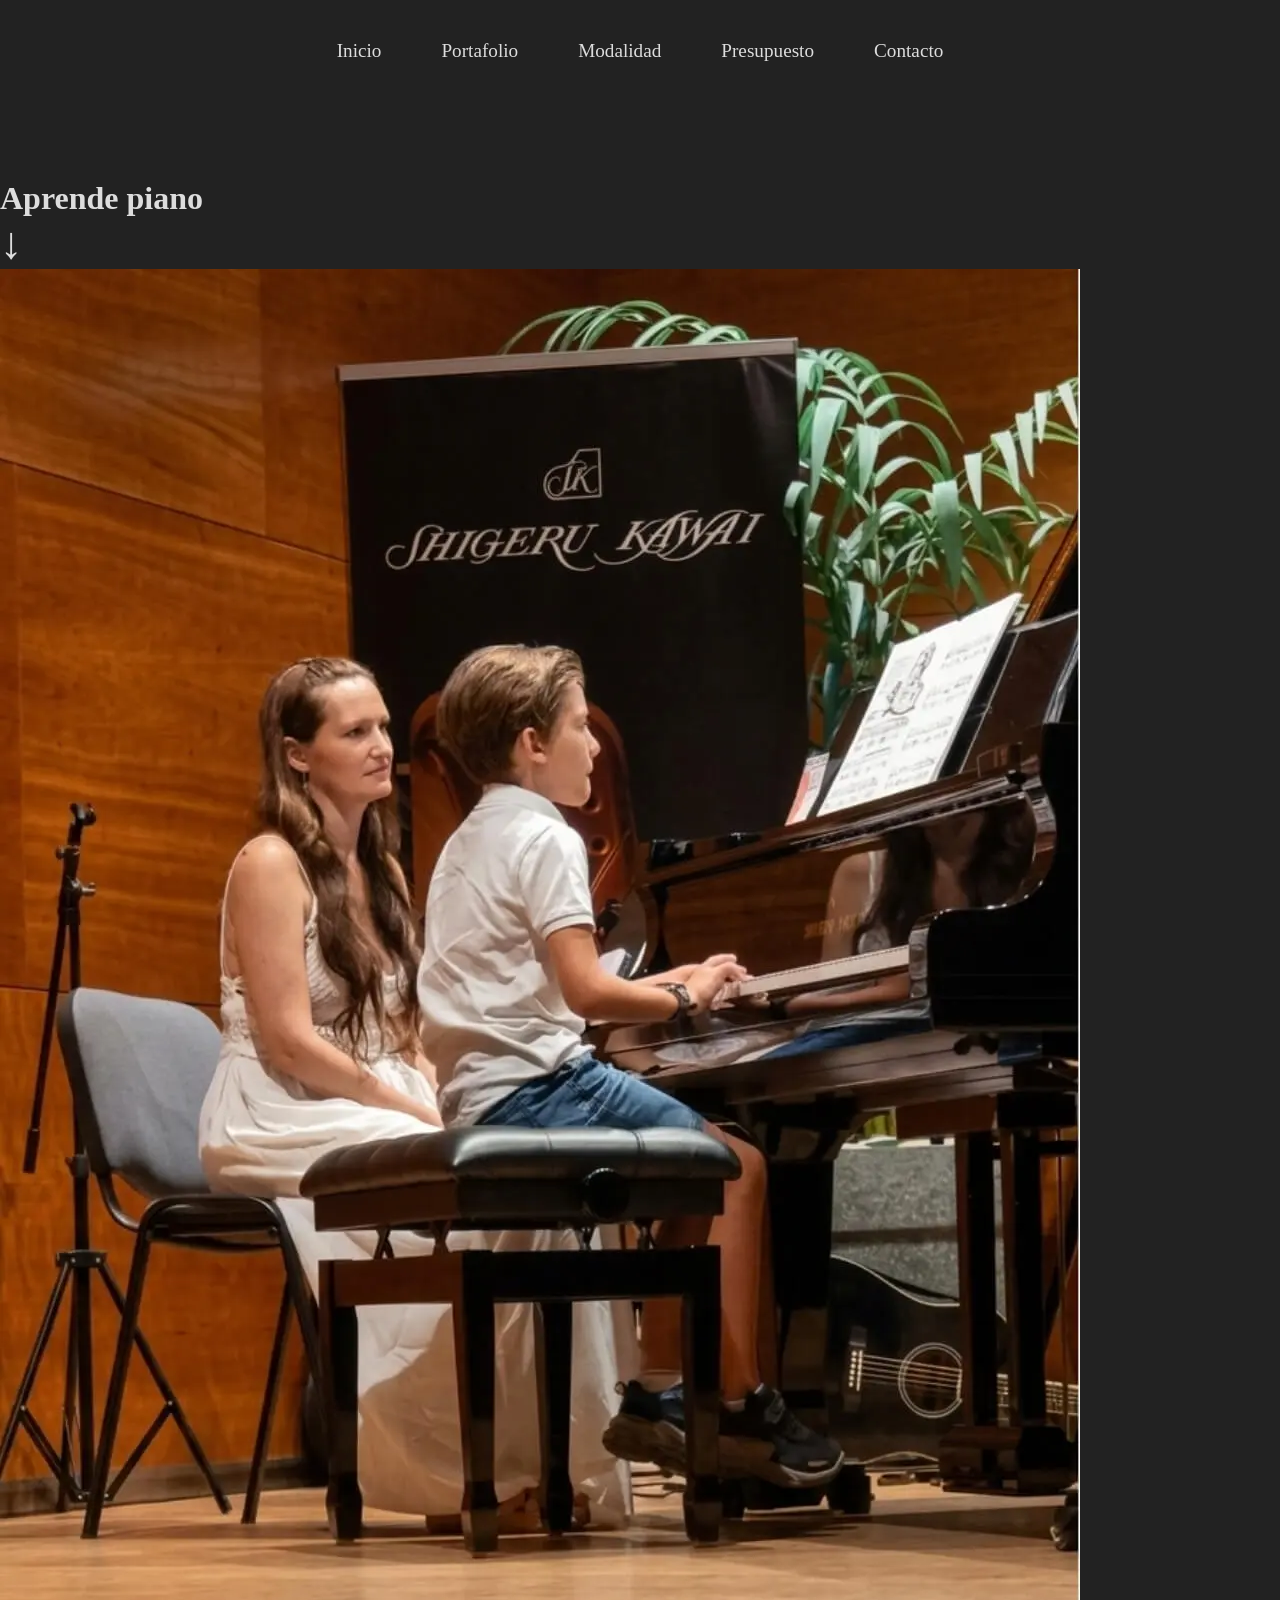
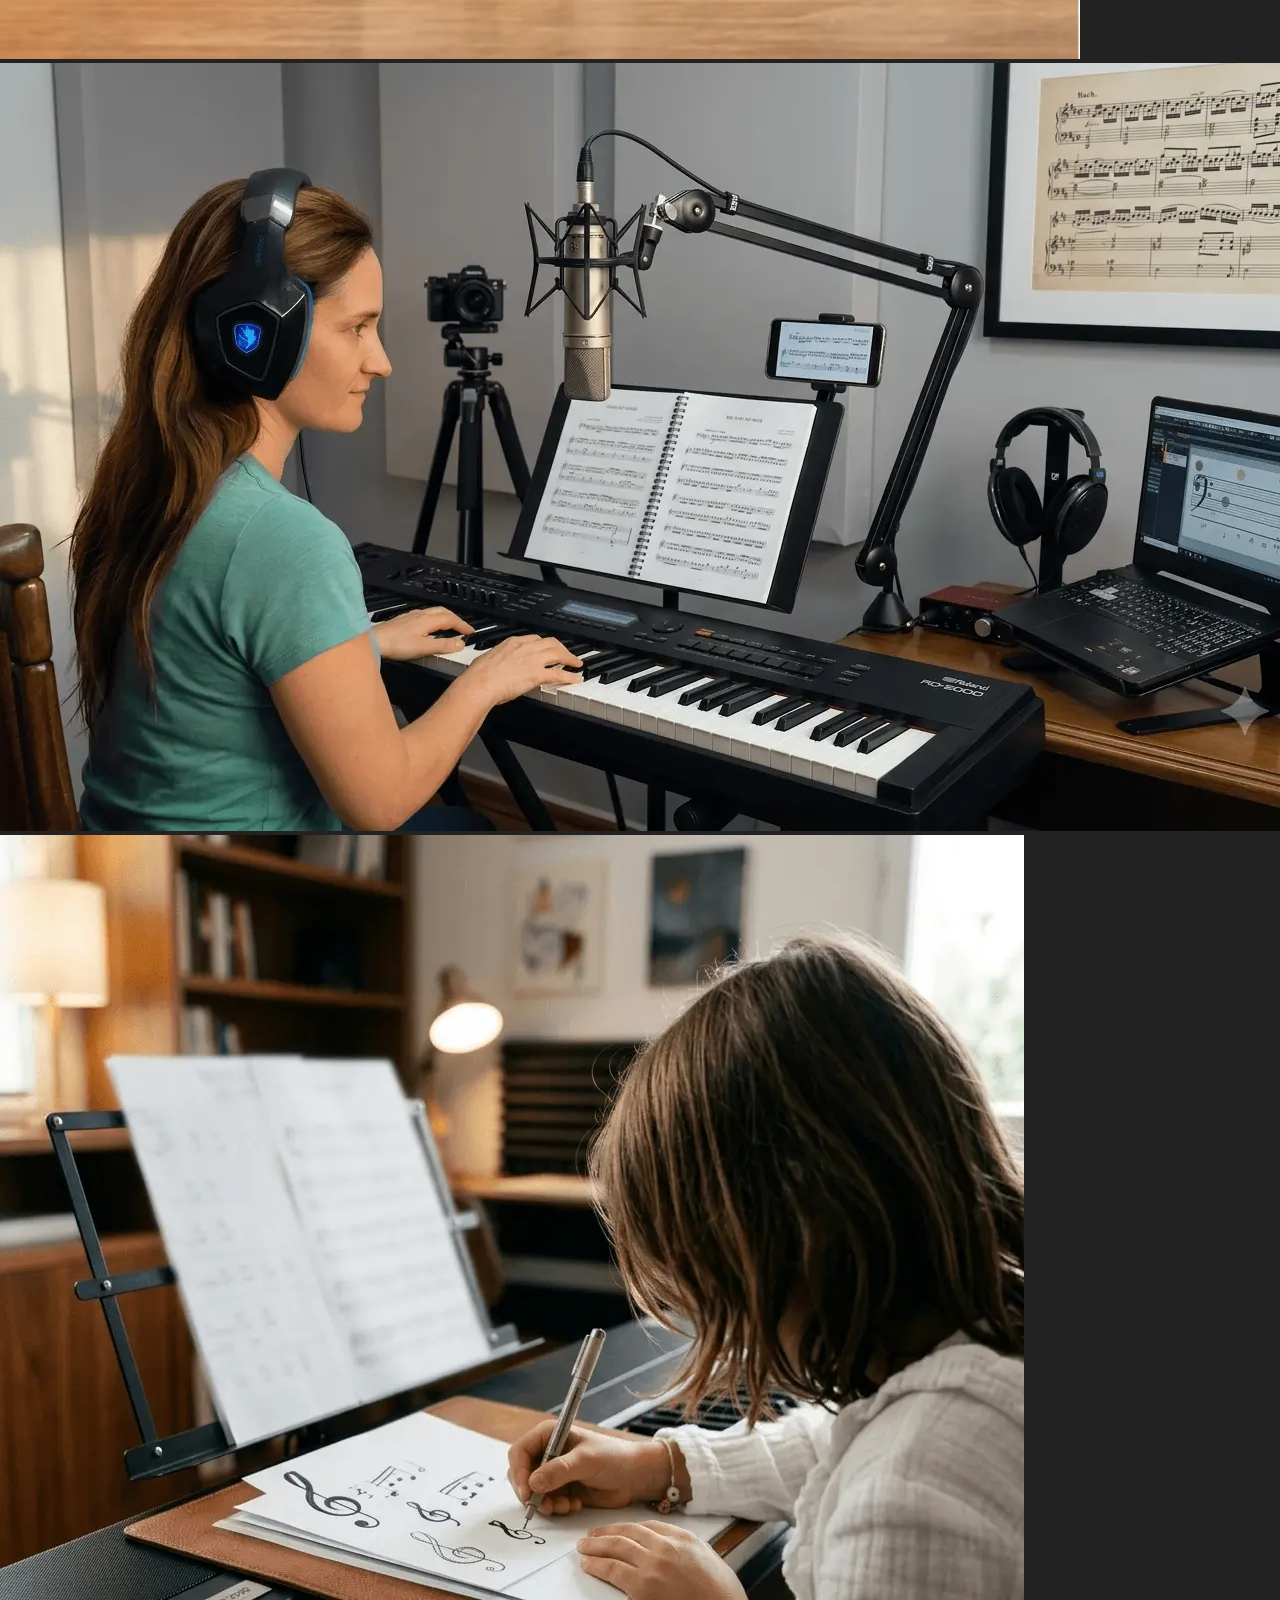
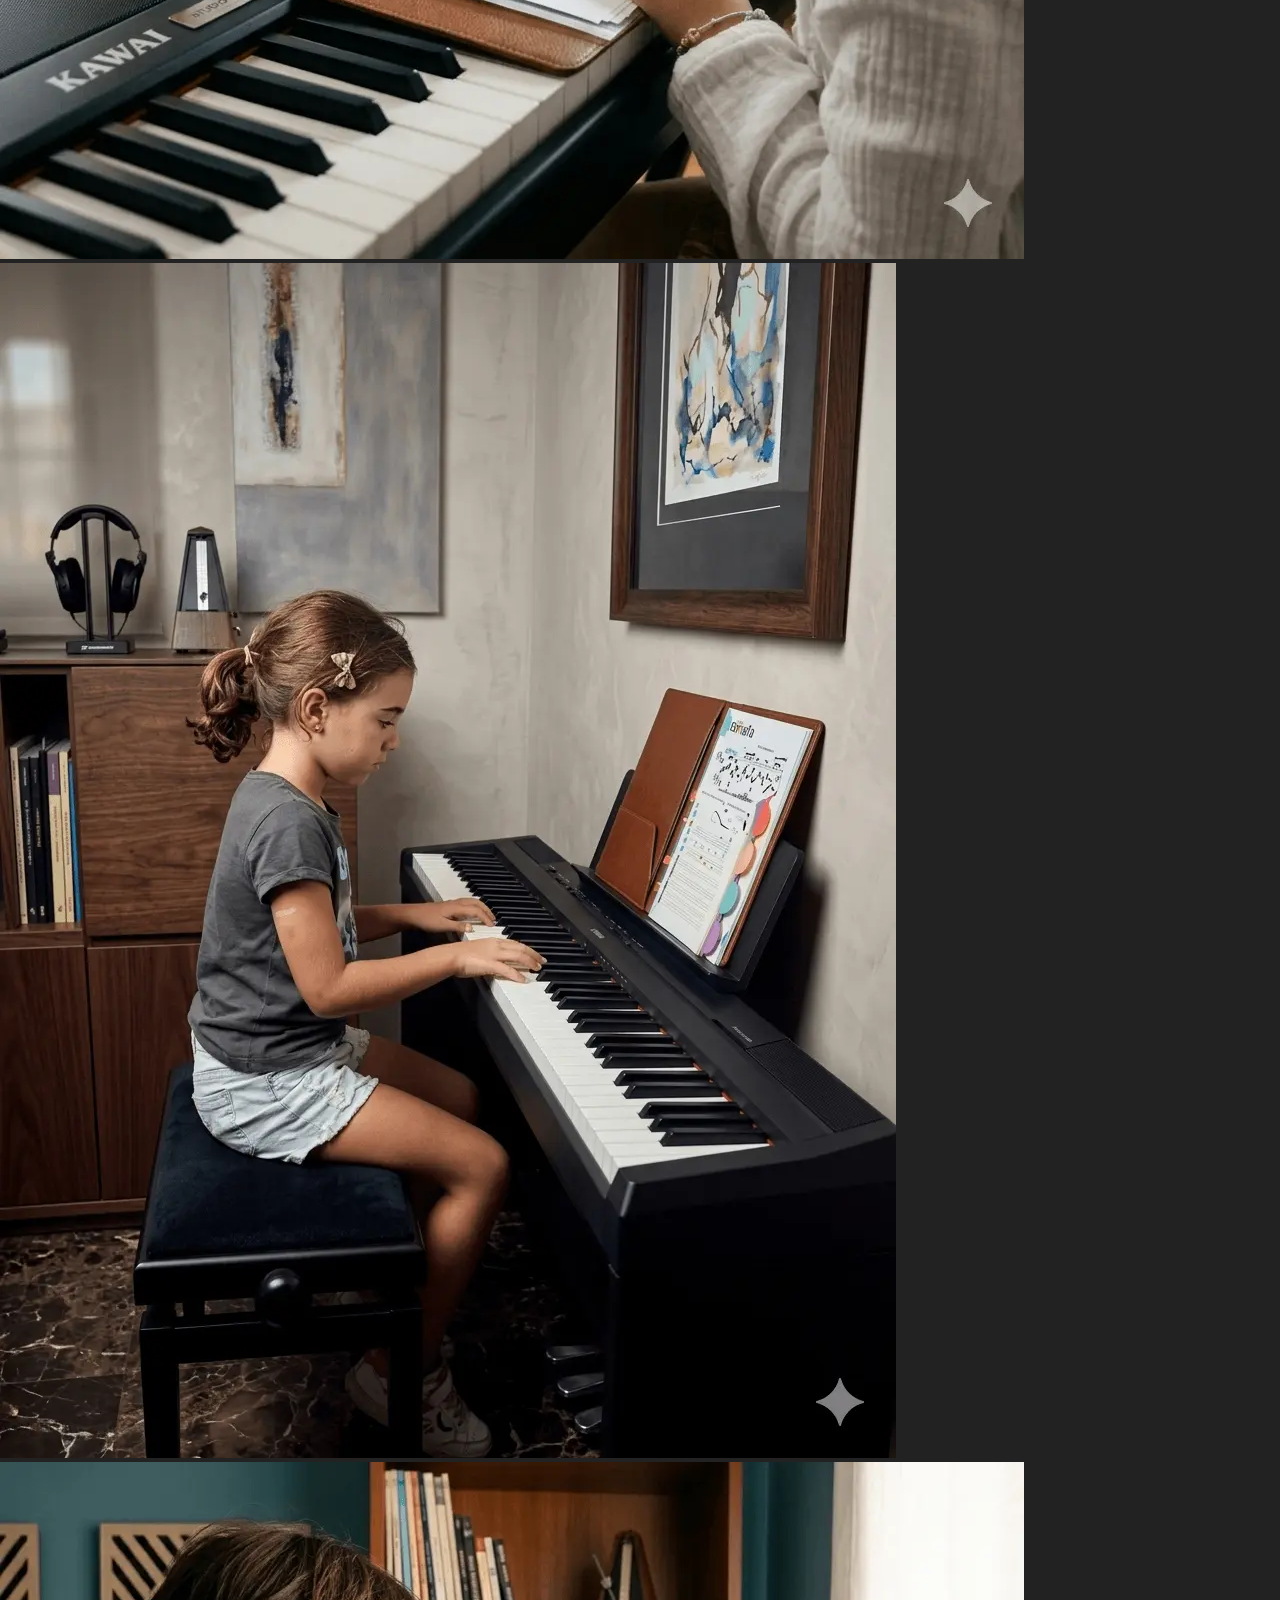
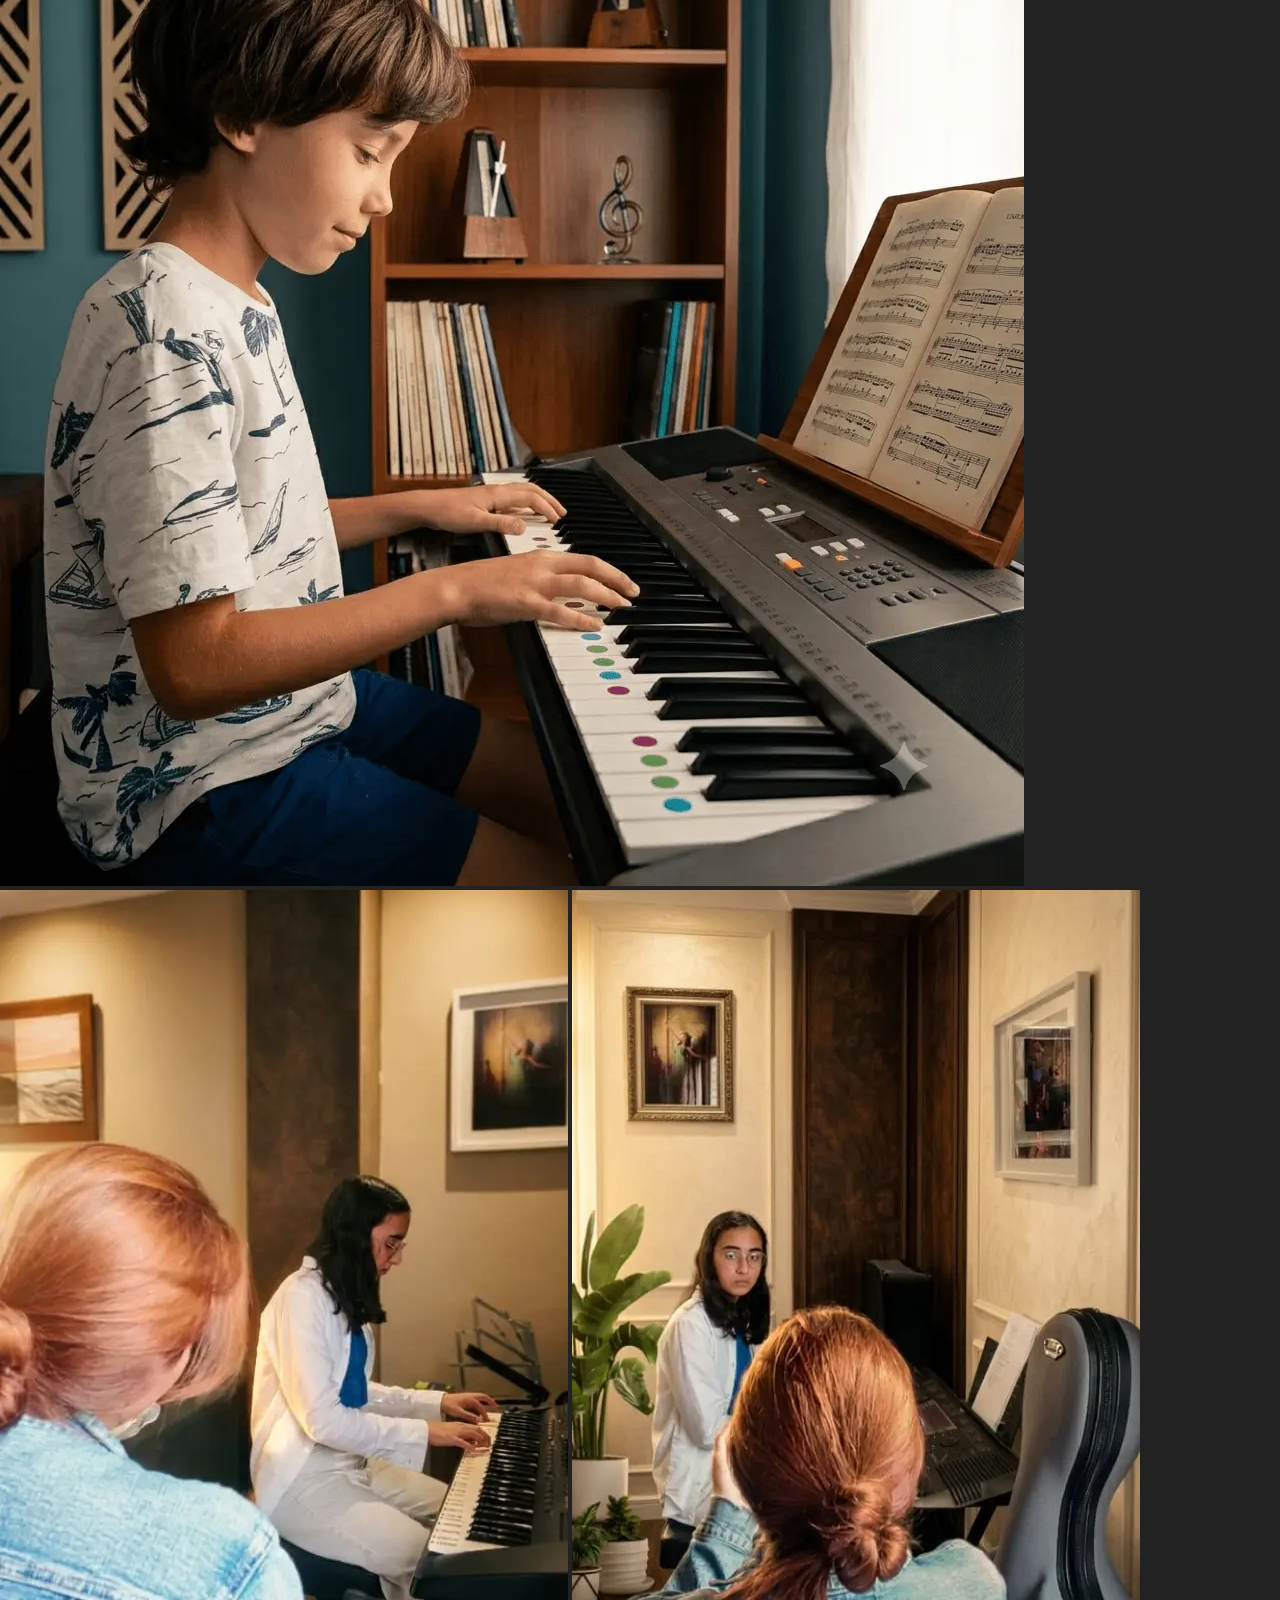
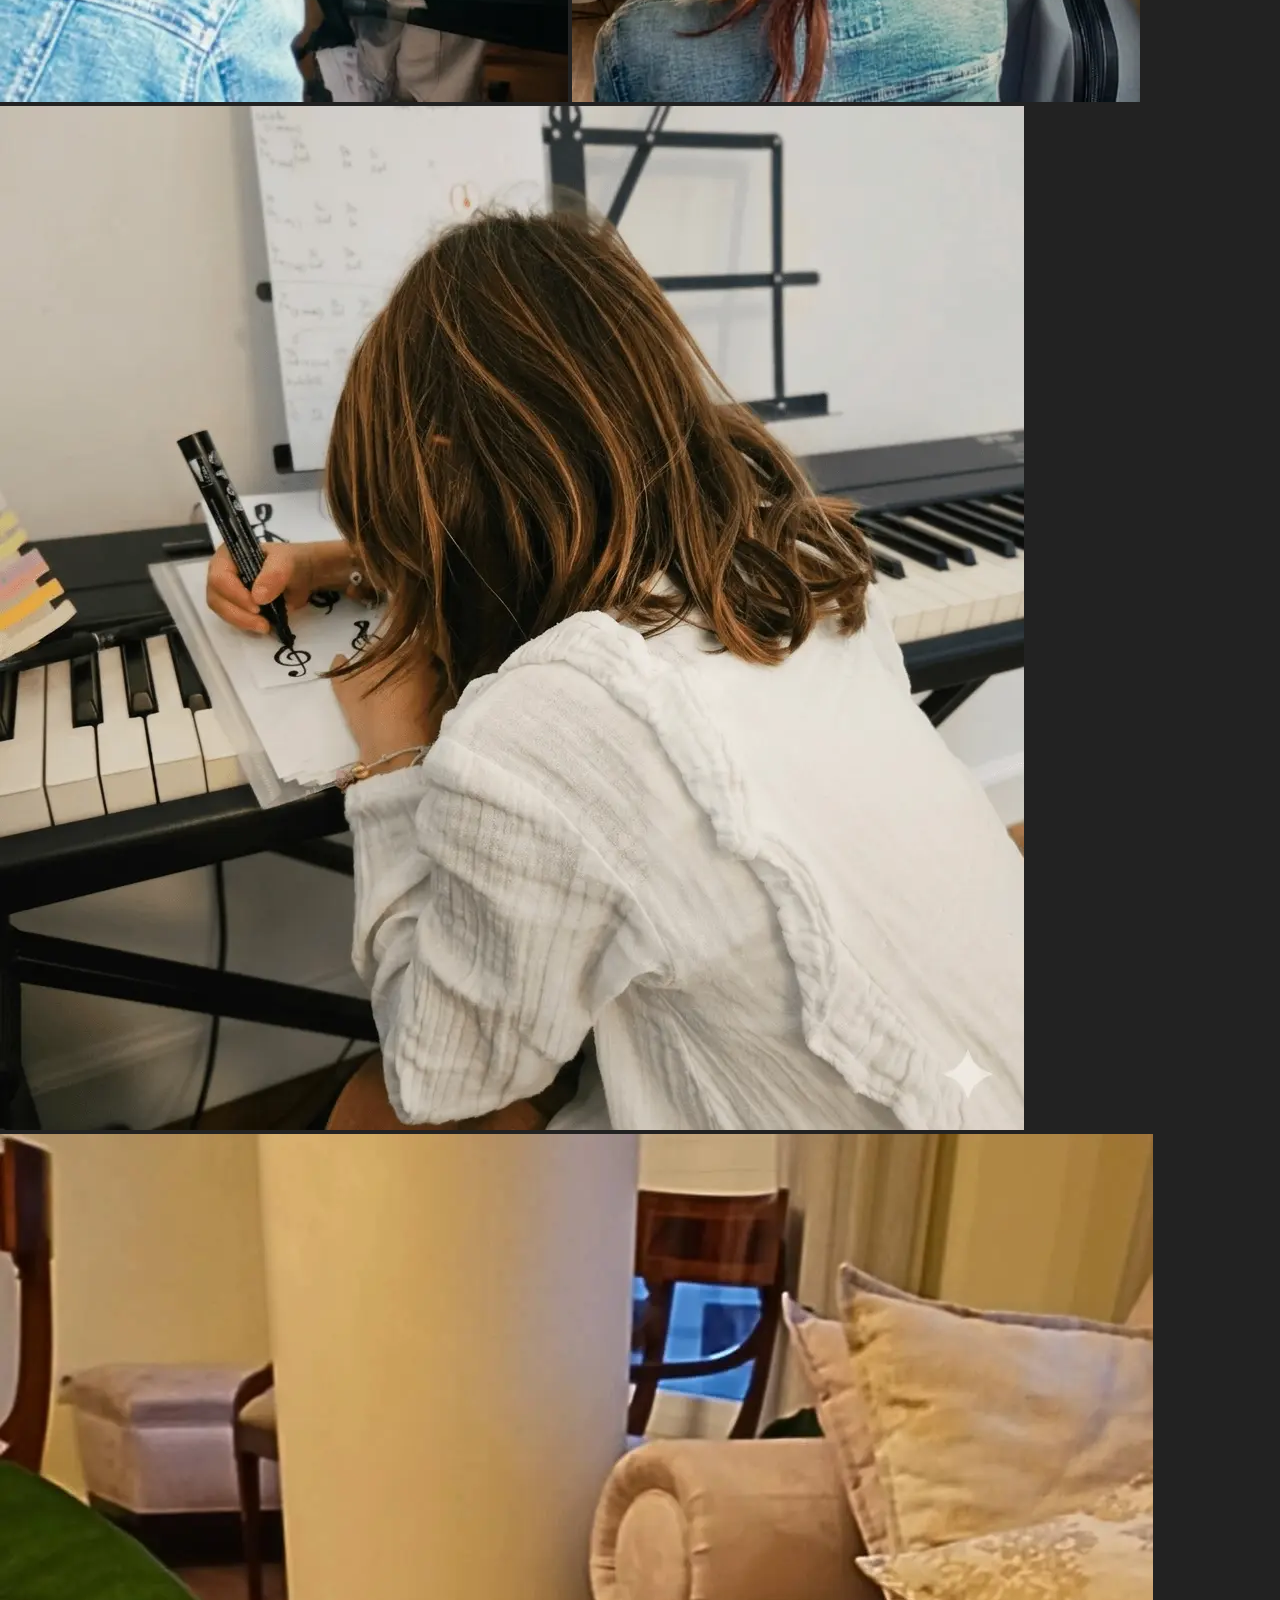
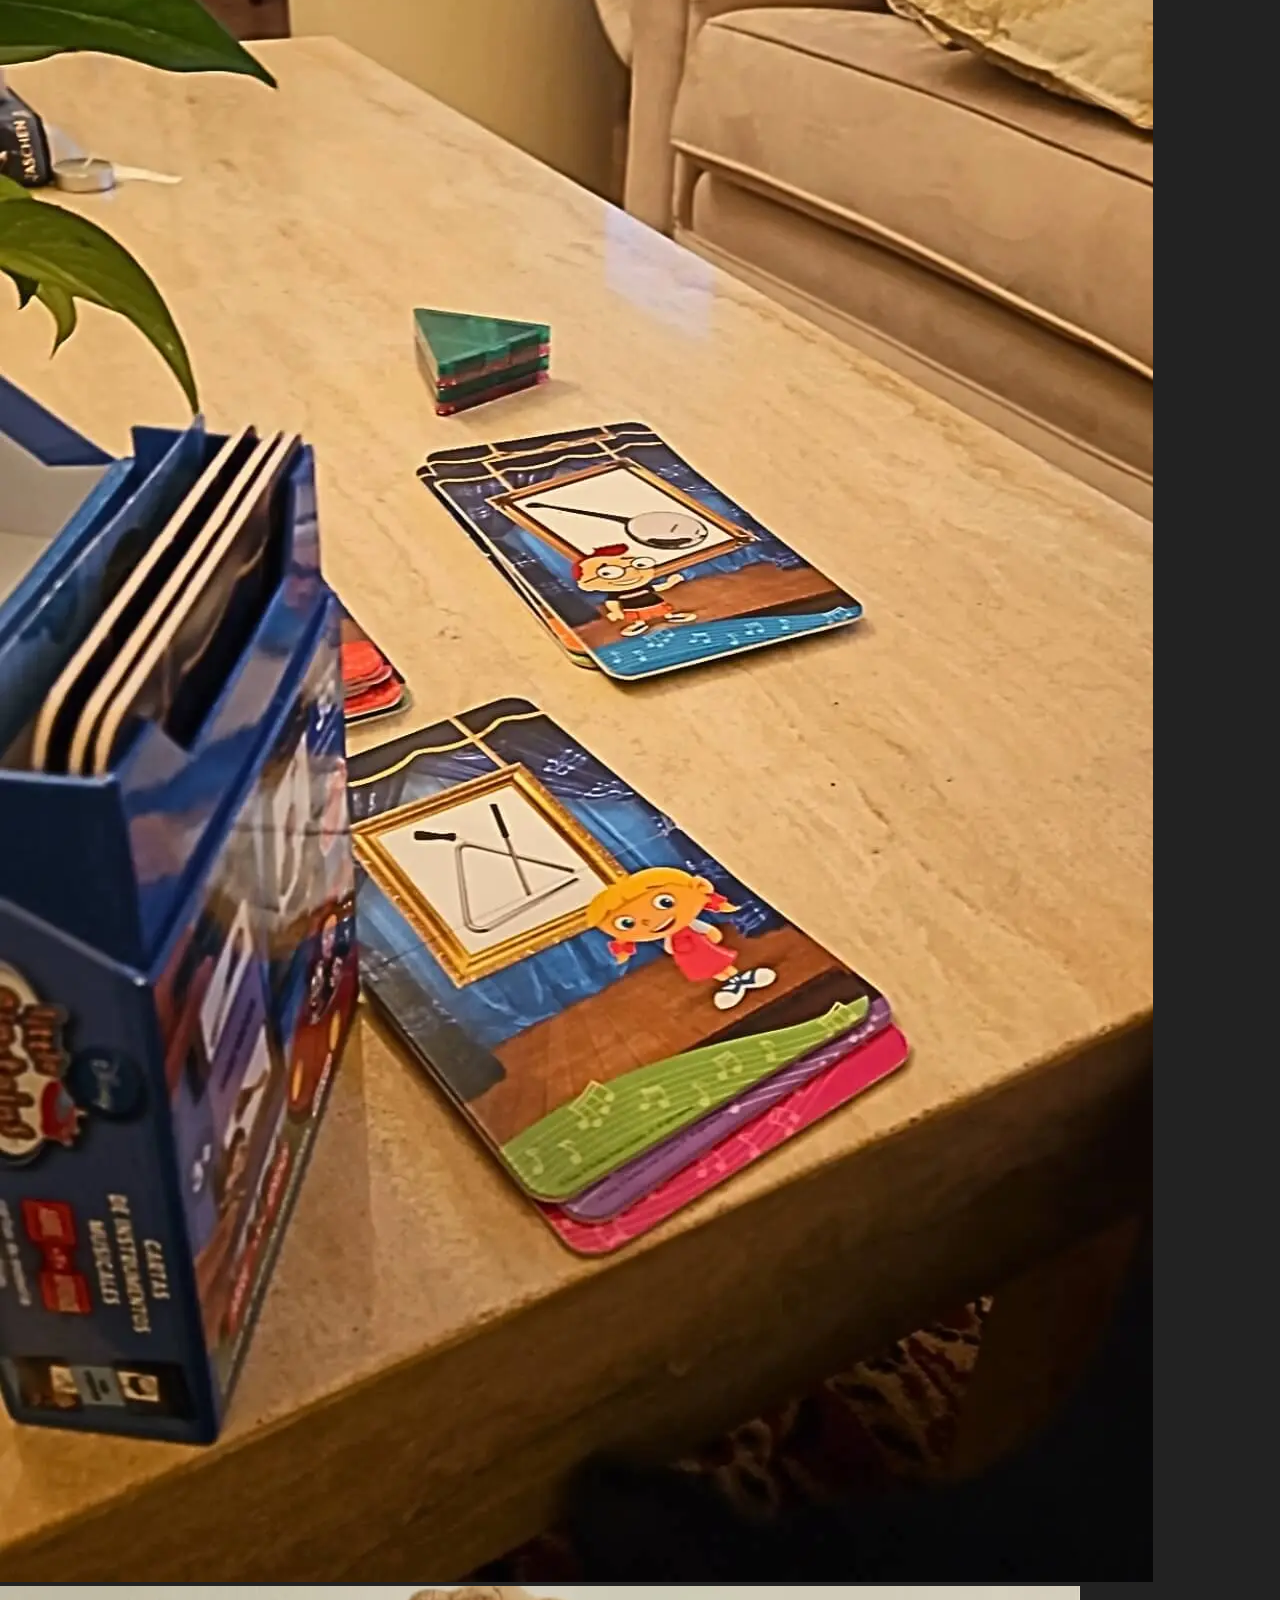
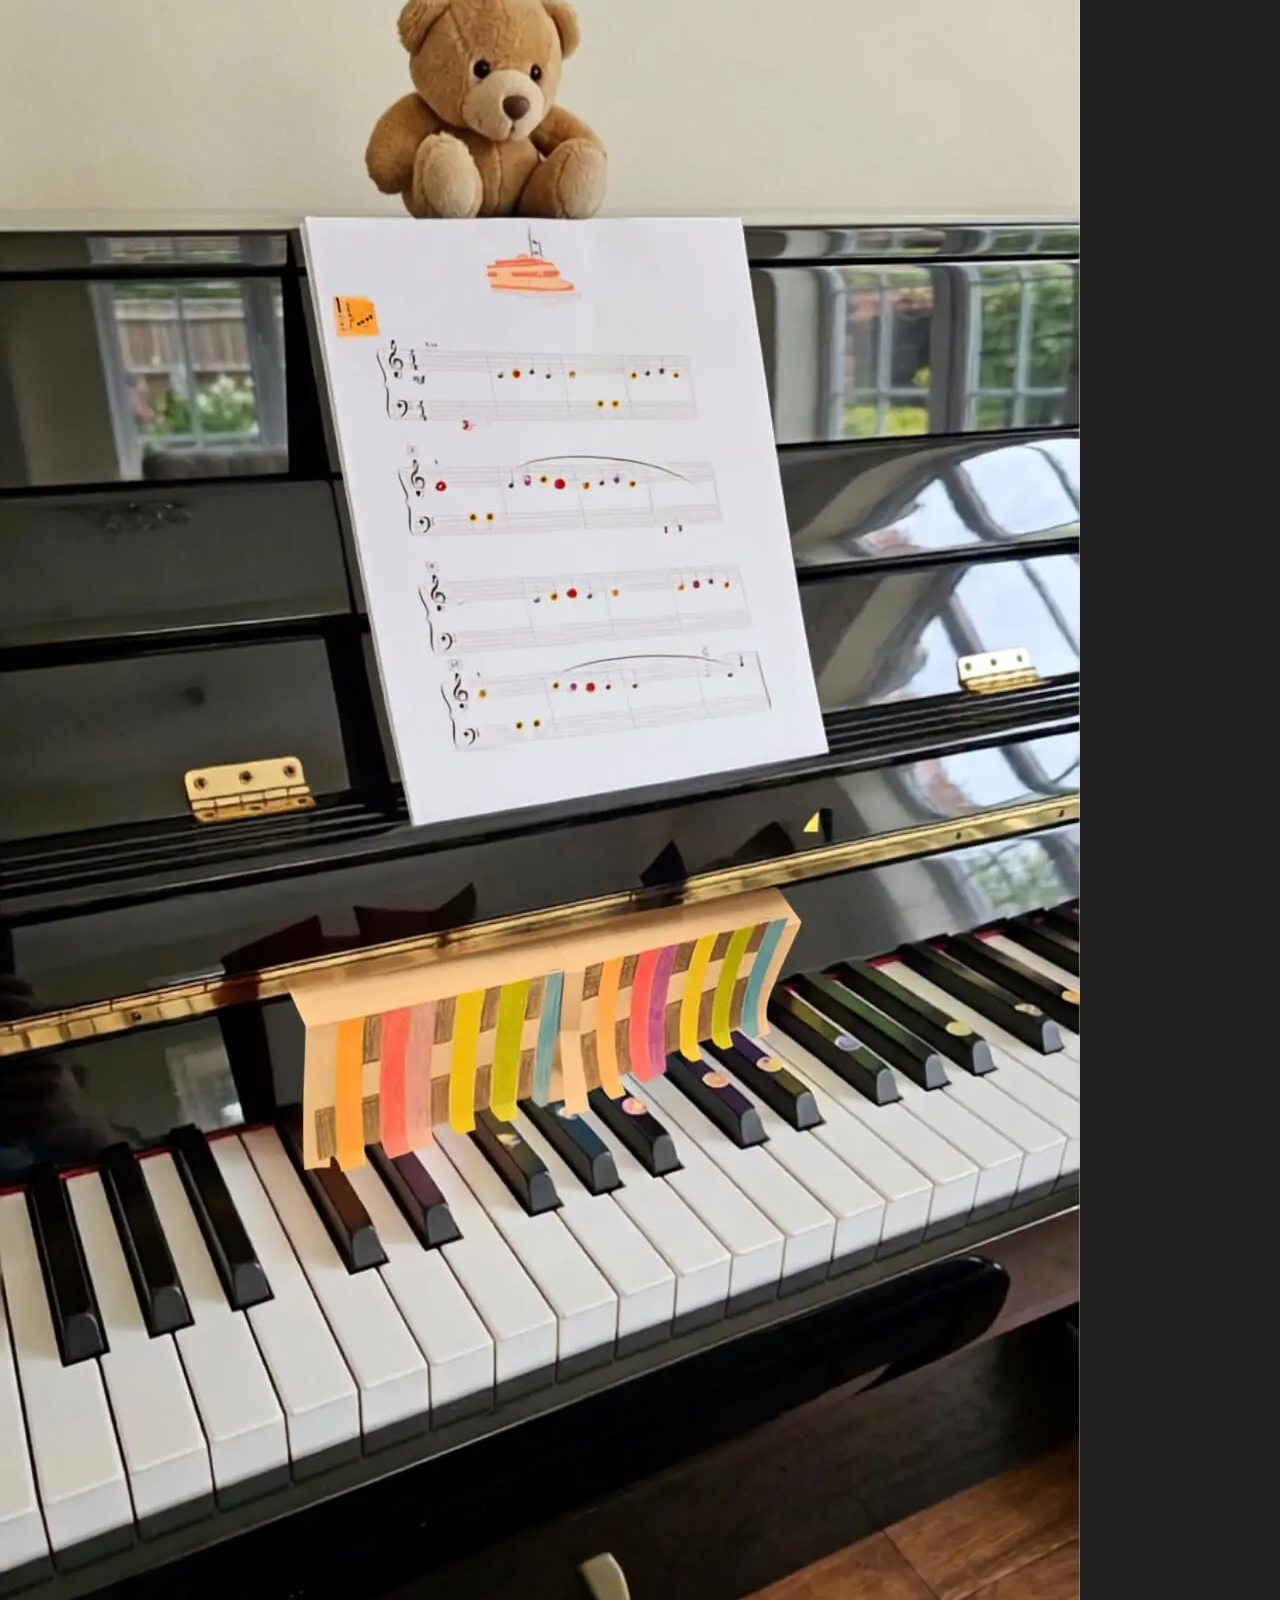
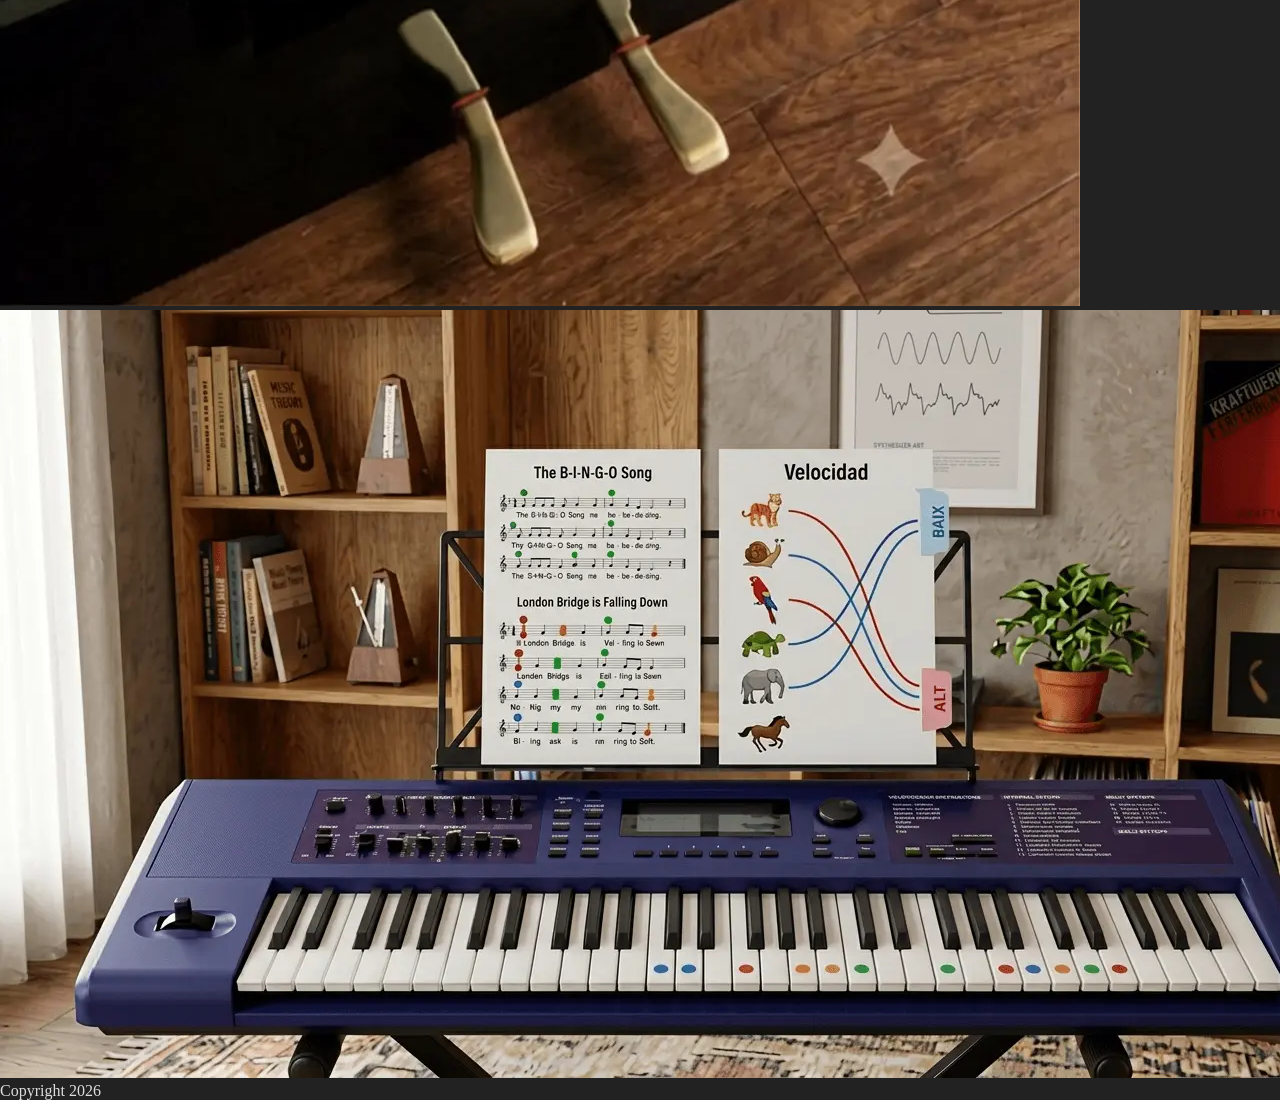
==== commit 1151e82c: "Eliminación del button" ====
--- a/index.html
+++ b/index.html
@@ -16,9 +16,7 @@
         <a href="views/contacto.html">Contacto</a>
       </nav>
 
-      <button>
-        <img src="assets/icons/sun-svgrepo-com_fondo_negro.svg" alt="icono para el cambio de tema" class="icono">
-      </button>
+      
     </header>
     <main>
       <div class="hero section-base">
--- a/css/style.css
+++ b/css/style.css
@@ -75,12 +75,6 @@
   color: var(--color-accent-current);
 }
 
-toggle-button {
-  padding: 0 20%;
-  background-color: transparent;
-  border: none;
-  cursor: pointer;
-}
 
 .icono {
   width:40px;
@@ -109,5 +103,5 @@
 }
 
 .arrow {
-  font-size: 40px;
+  font-size: 30px;
 }
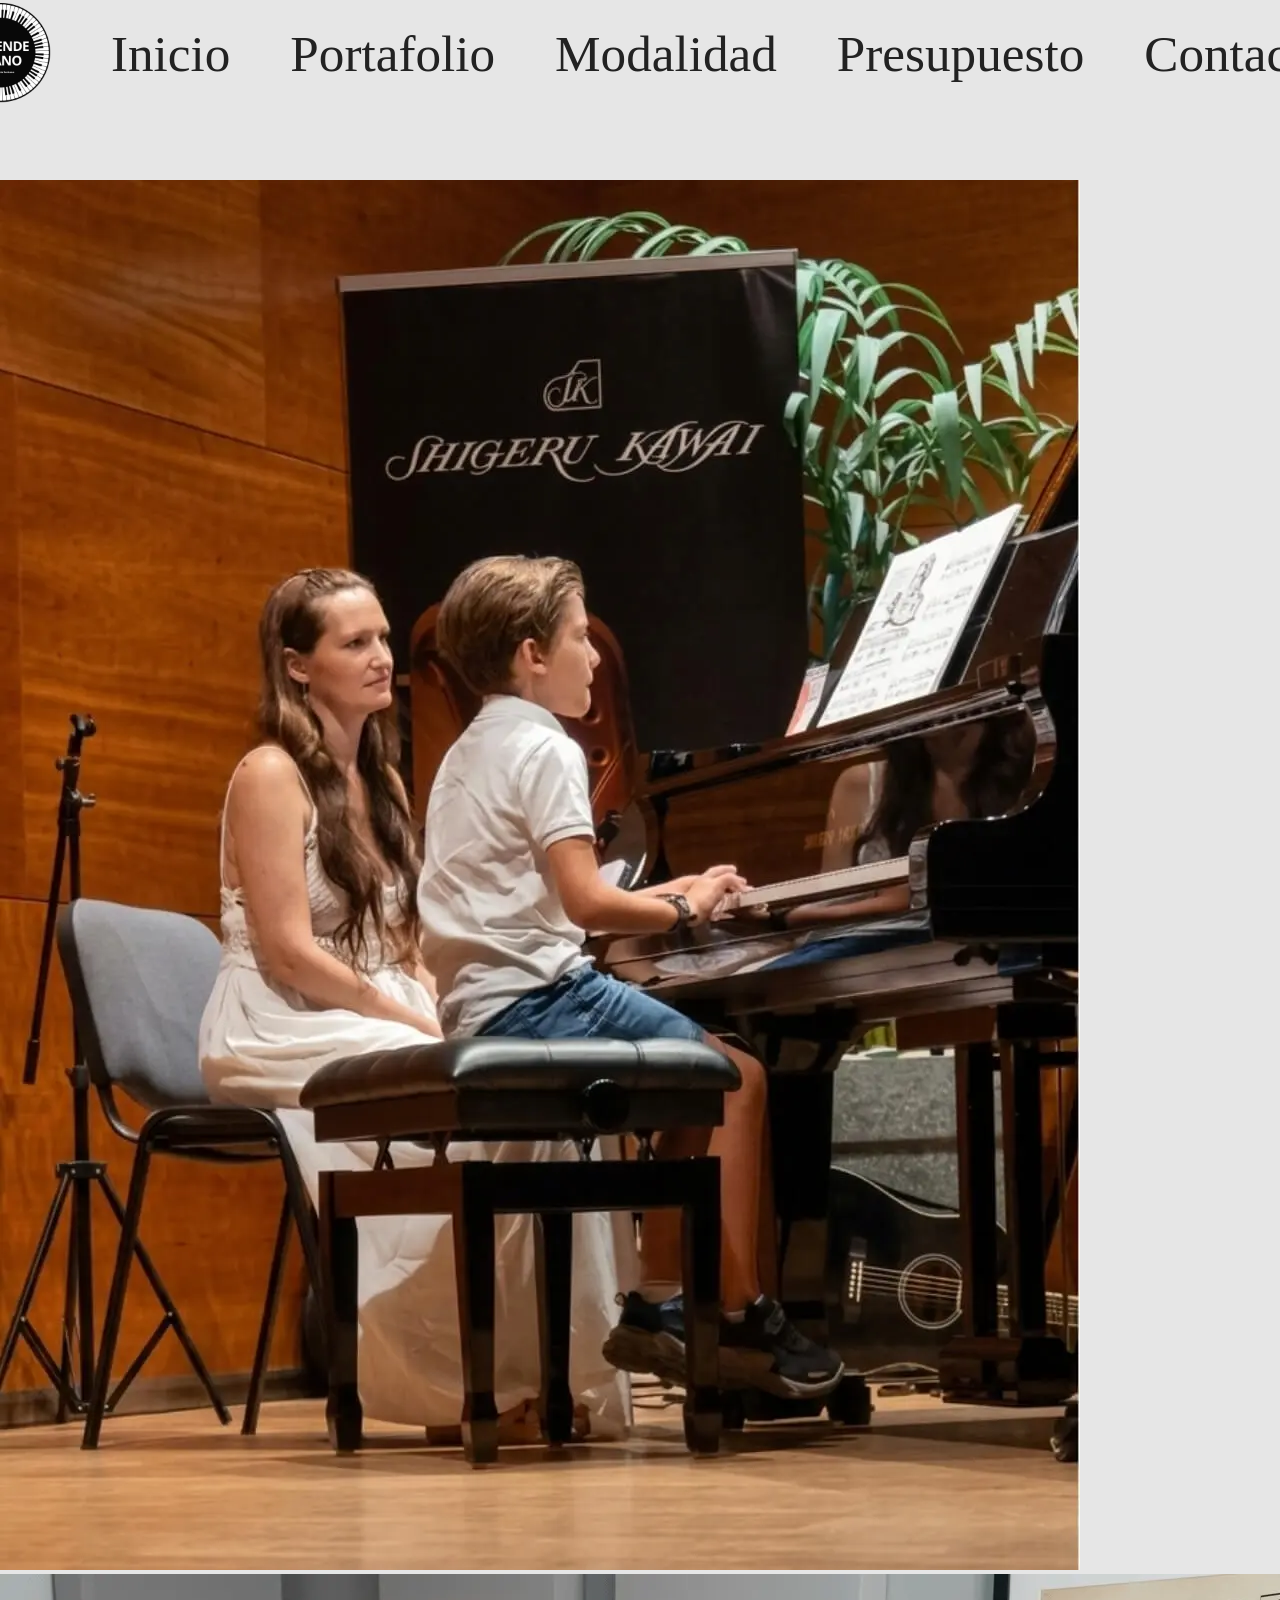
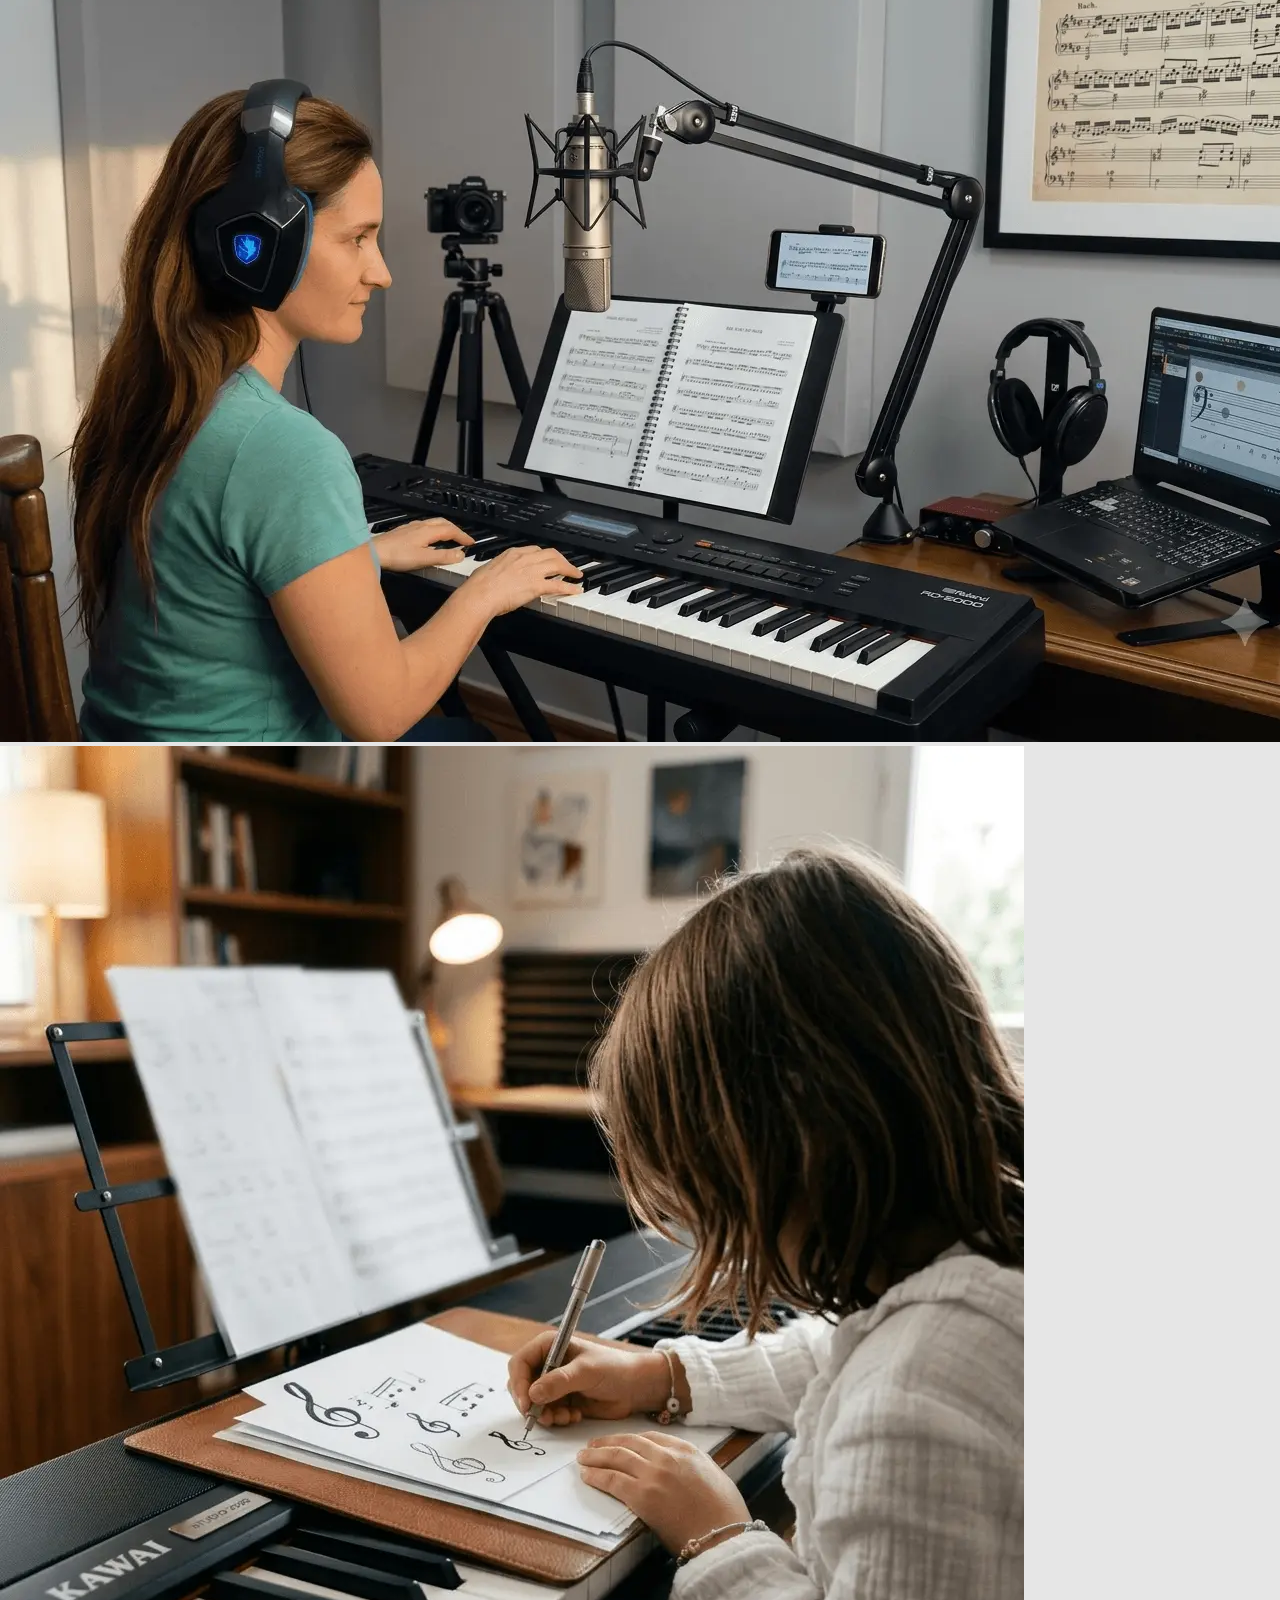
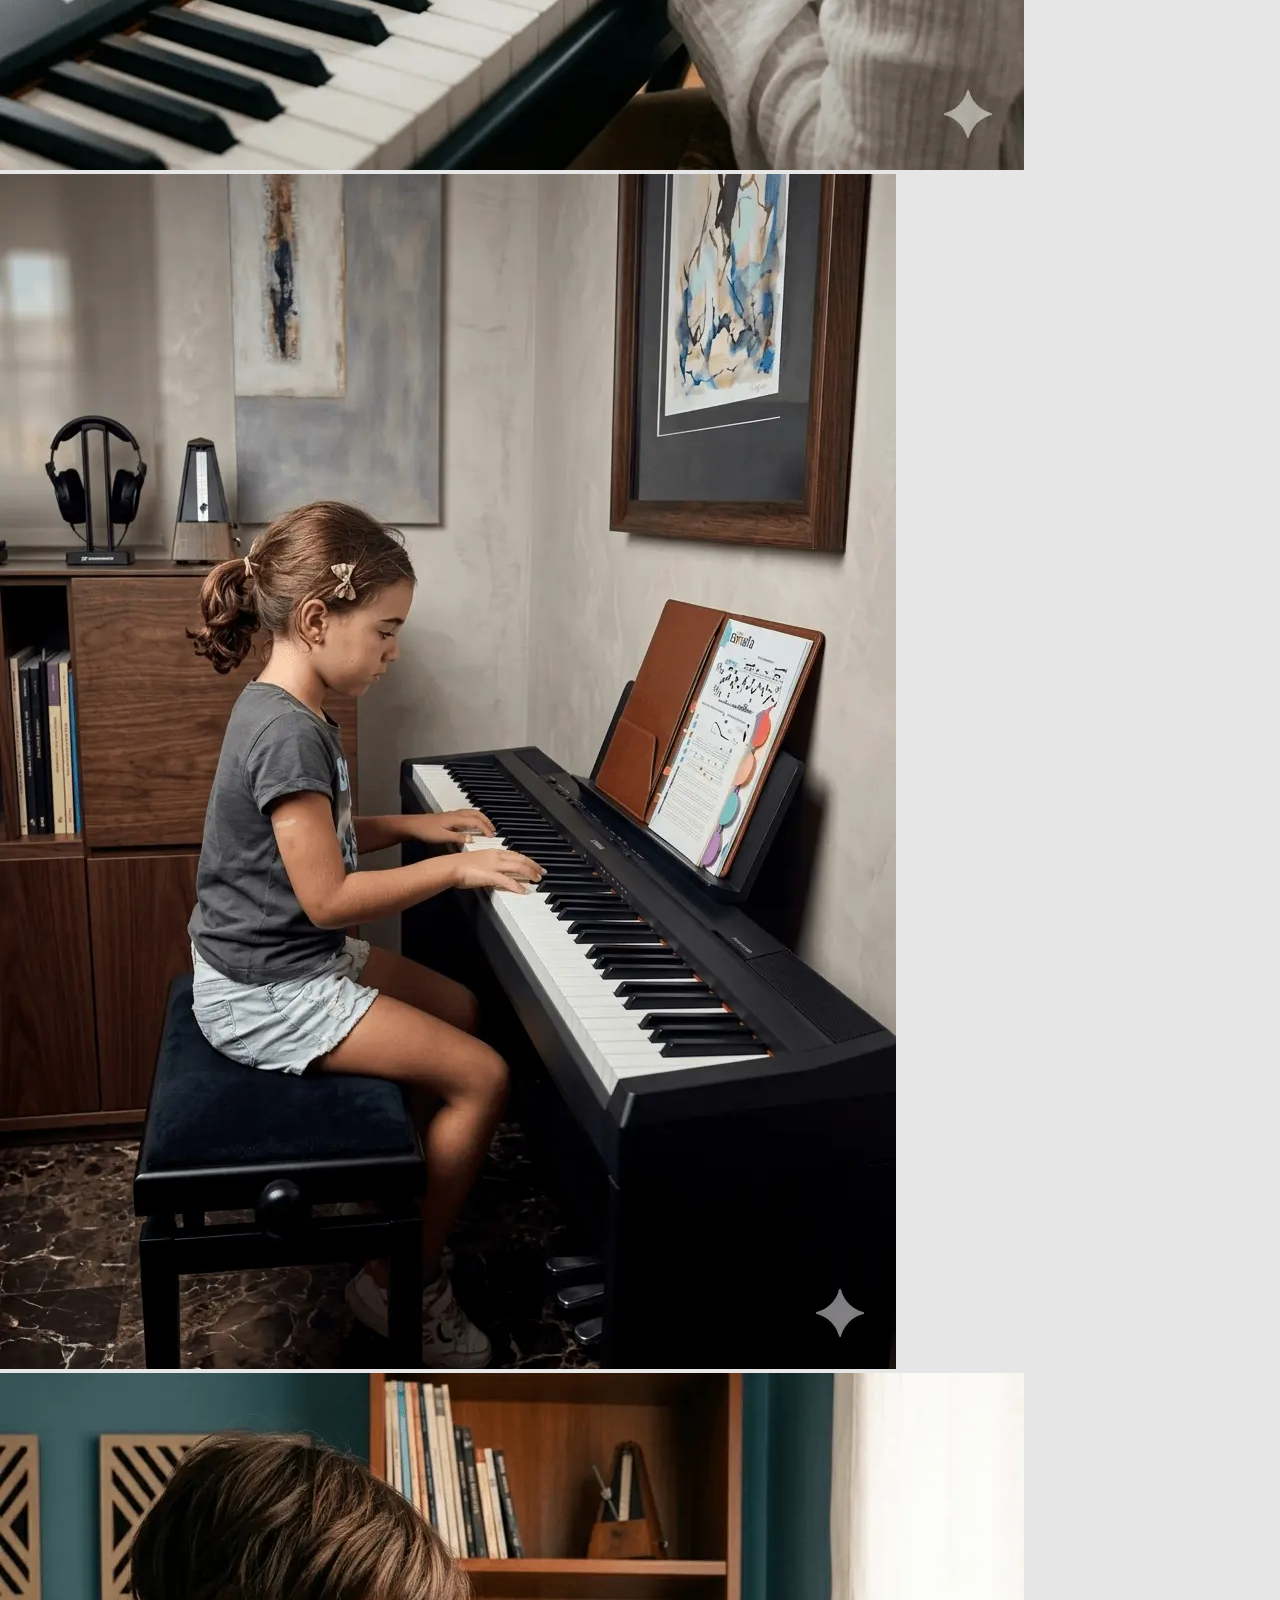
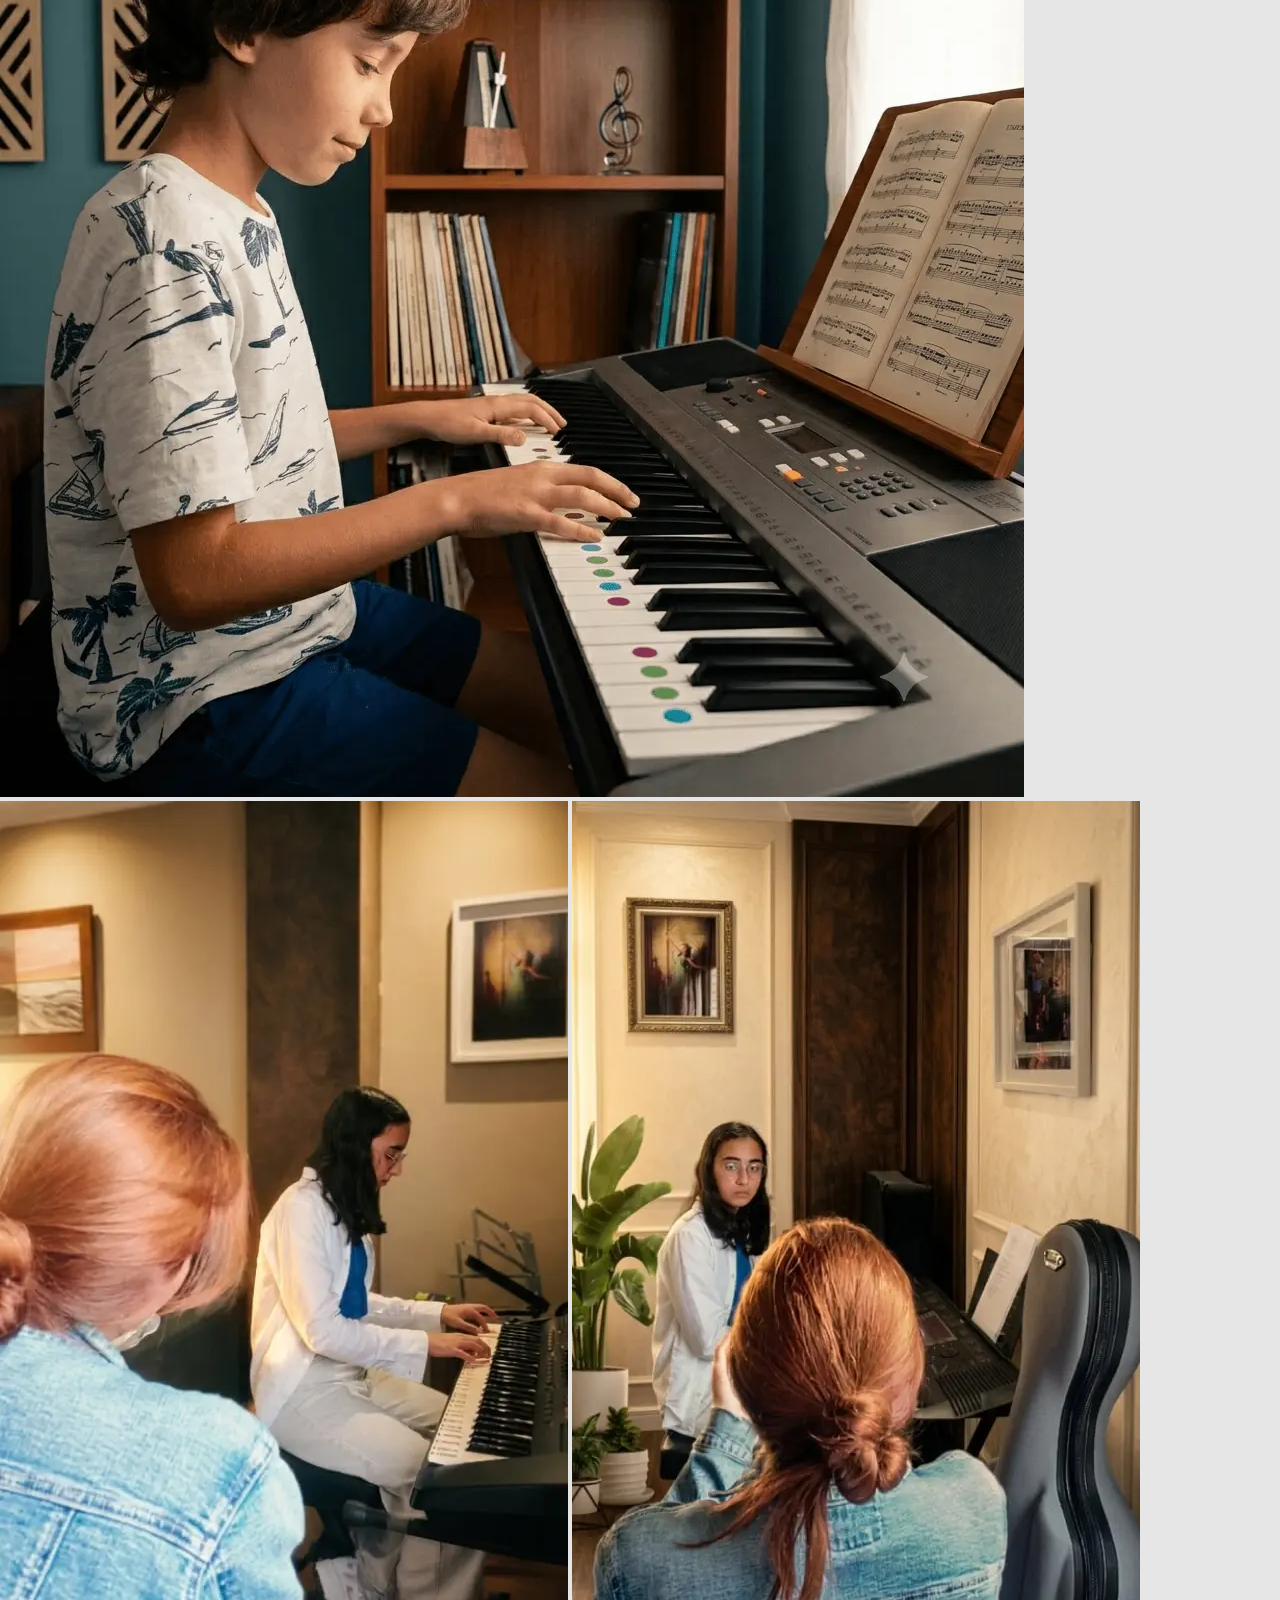
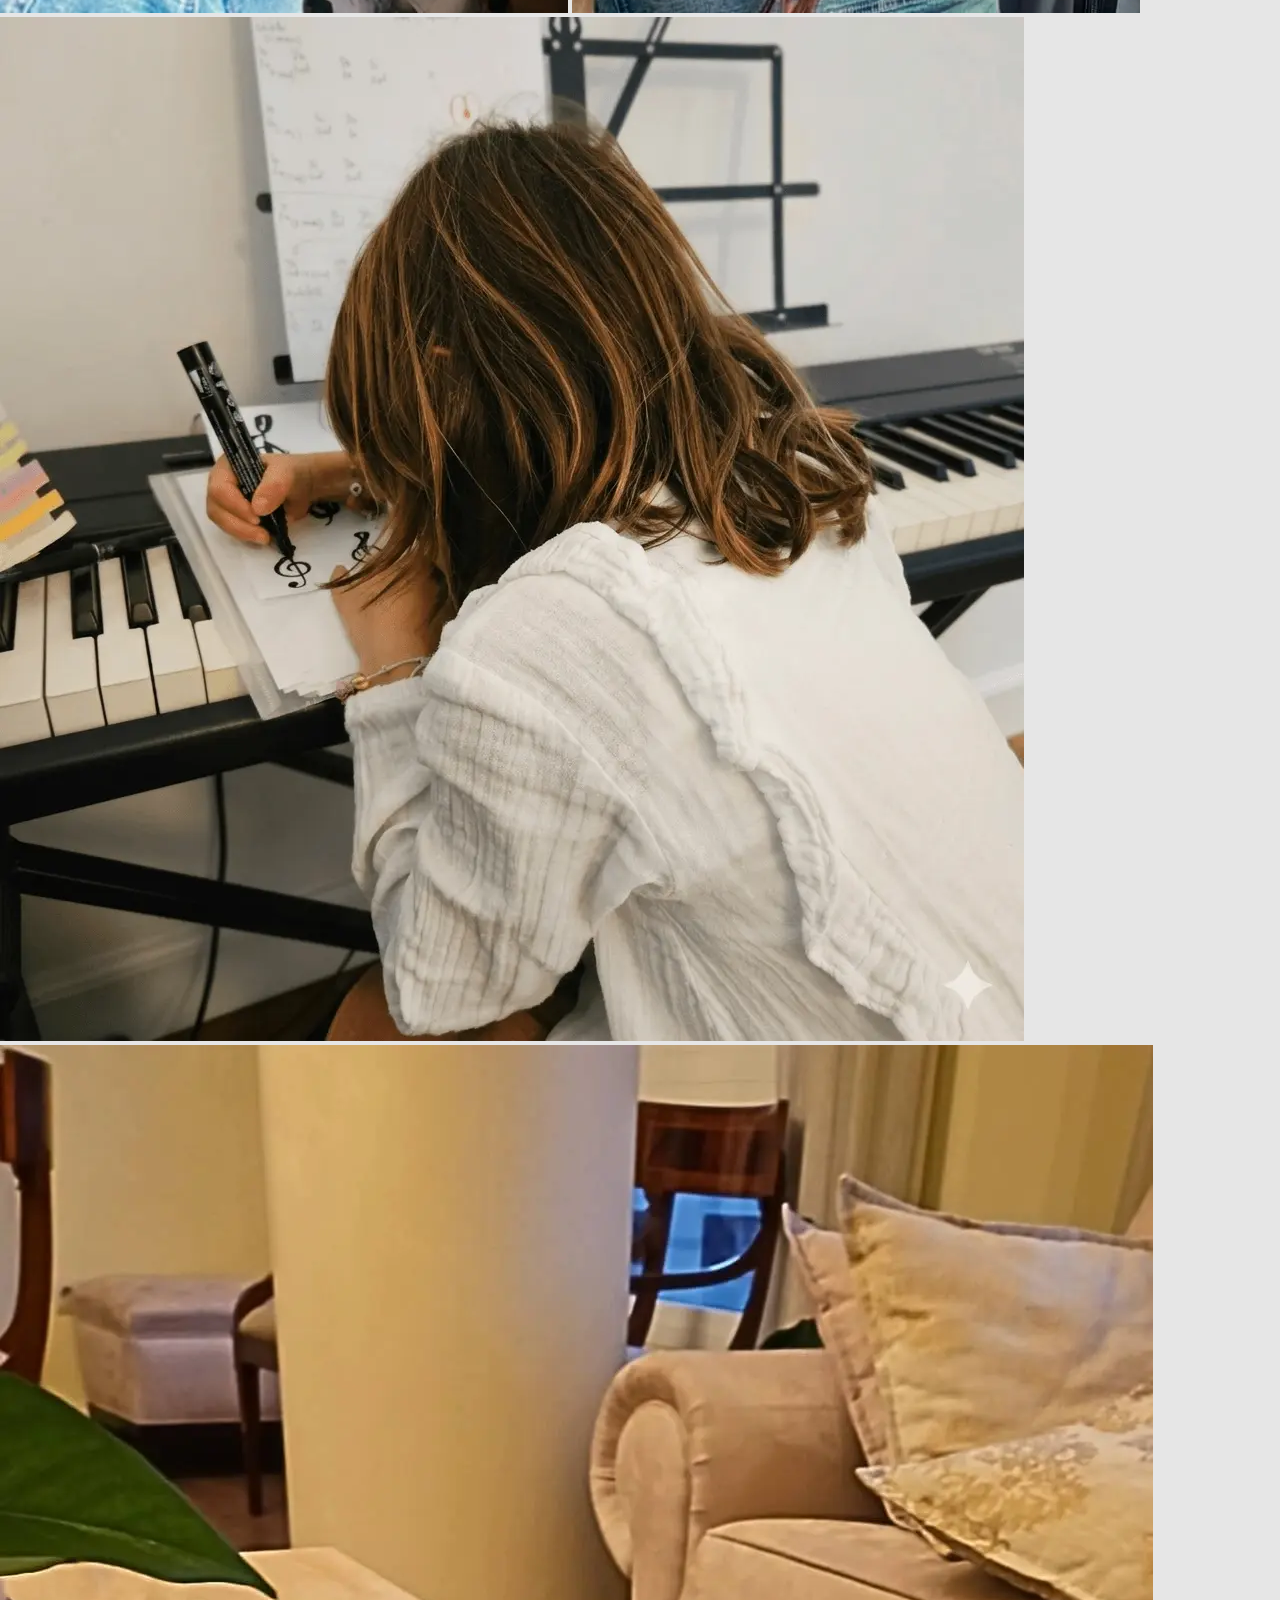
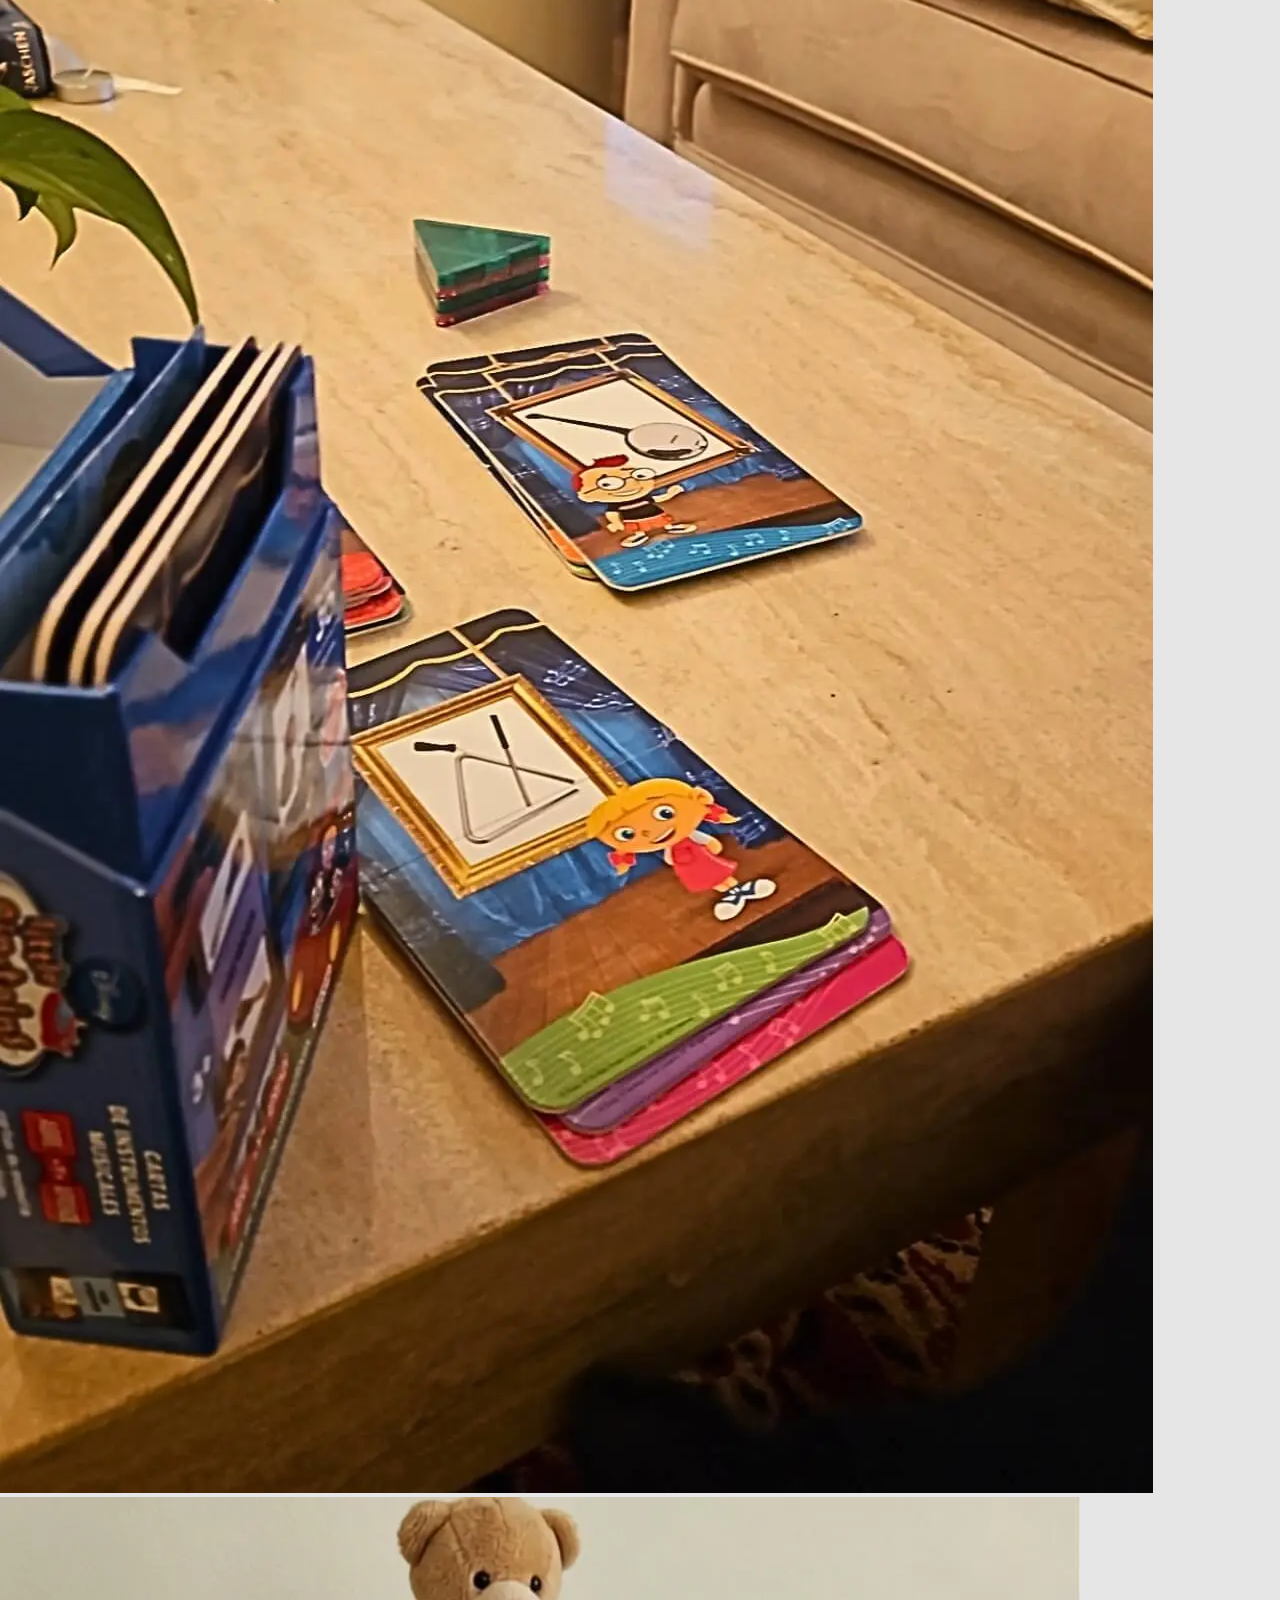
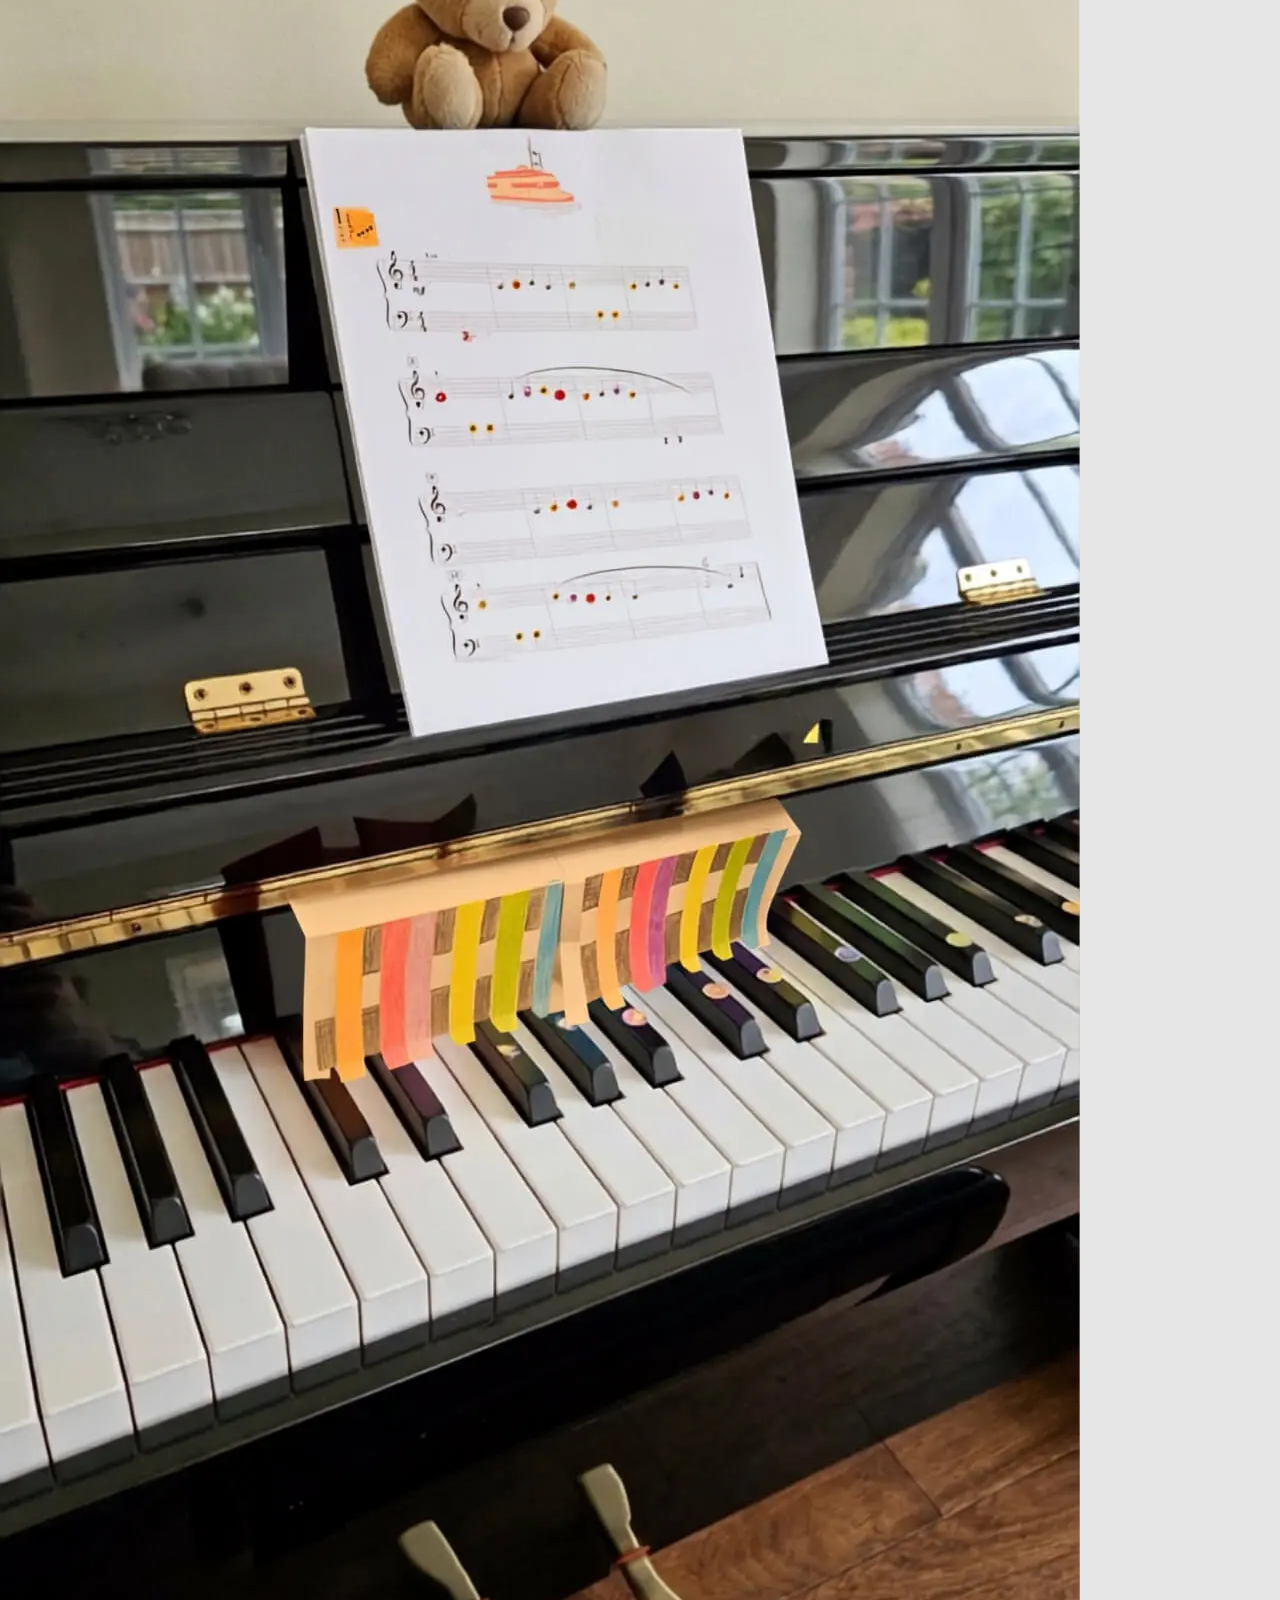
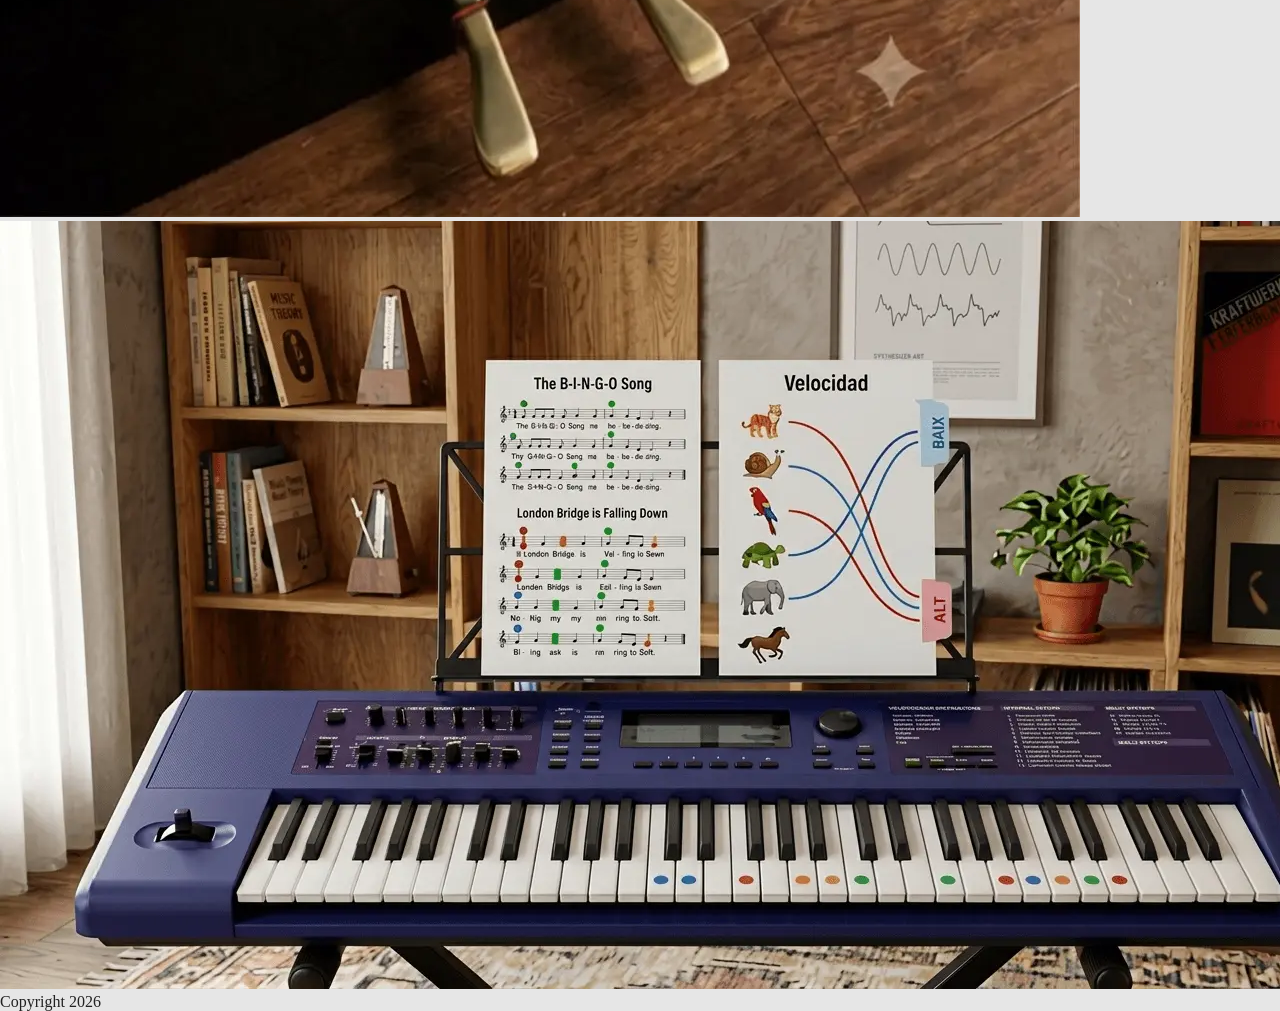
==== commit a60ec7b6: "Header" ====
--- a/index.html
+++ b/index.html
@@ -4,26 +4,23 @@
     <meta charset="UTF-8" />
     <meta name="viewport" content="width=device-width, initial-scale=1.0" />
     <link rel="stylesheet" href="css/style.css" />
-    <title>TF_Lenguaje de marcas</title>
+    <title>Yurenia_Santana_trabajoHTML</title>
+    <link rel="icon" href="assets/icons/logo_escuela_piano_f_negro.svg" />
   </head>
   <body>
     <header>
       <nav class="navbar">
+        <img src="assets/icons/logo_escuela_piano_f_negro.webp" alt="Logo" class="icono"/>
         <a href="#inicio">Inicio</a>
         <a href="views/portafolio.html">Portafolio</a>
         <a href="views/modalidad.html">Modalidad</a>
         <a href="views/presupuesto.html">Presupuesto</a>
         <a href="views/contacto.html">Contacto</a>
       </nav>
+    </header>
 
-      
-    </header>
     <main>
-      <div class="hero section-base">
-        <h1>Aprende piano</h1>
-        <div class="arrow">
-          <h2>↓</h2>
-        </div>
+      <div class="hero section-base">        
 
         <div class="hero-container-img">
           <img
--- a/css/style.css
+++ b/css/style.css
@@ -8,14 +8,14 @@
   --color-accent-dk: #f3be38;
   
   /* Modo claro (lh) */
-  --color-bg-lh: #f5f5f5;
+  --color-bg-lh: #e6e6e6;
   --color-text-lh: #222;
   --color-accent-lh: #a36201;
 
     /* Variables actuales */
-  --color-bg-current: var(--color-bg-dk);
-  --color-text-current: var(--color-text-dk);
-  --color-accent-current: var(--color-accent-dk);
+  --color-bg-current: var(--color-bg-lh);
+  --color-text-current: var(--color-text-lh);
+  --color-accent-current: var(--color-accent-lh);
 }
 
 /*---------------------------------------------
@@ -48,8 +48,8 @@
 --------------------------------------------- */
 header{
   display: flex;
-  padding: 2.5rem;
-  position: fixed;
+  padding: 0.2rem;
+  position:fixed;
   top: 0;
   left: 0;
   z-index:100;
@@ -66,8 +66,8 @@
 }
 
 .navbar a {
-  text-decoration: none;
-  font-size: 1.2rem;
+  text-decoration:solid;
+  font-size: 3.2rem;
   transition: all 0.2s ease-in-out; 
 }
 
@@ -77,8 +77,8 @@
 
 
 .icono {
-  width:40px;
-  height:40px;
+  width:100px;
+  height: 100px;
 }
 
 /*---------------------------------------------
@@ -102,6 +102,3 @@
   object-fit: cover;
 }
 
-.arrow {
-  font-size: 30px;
-}
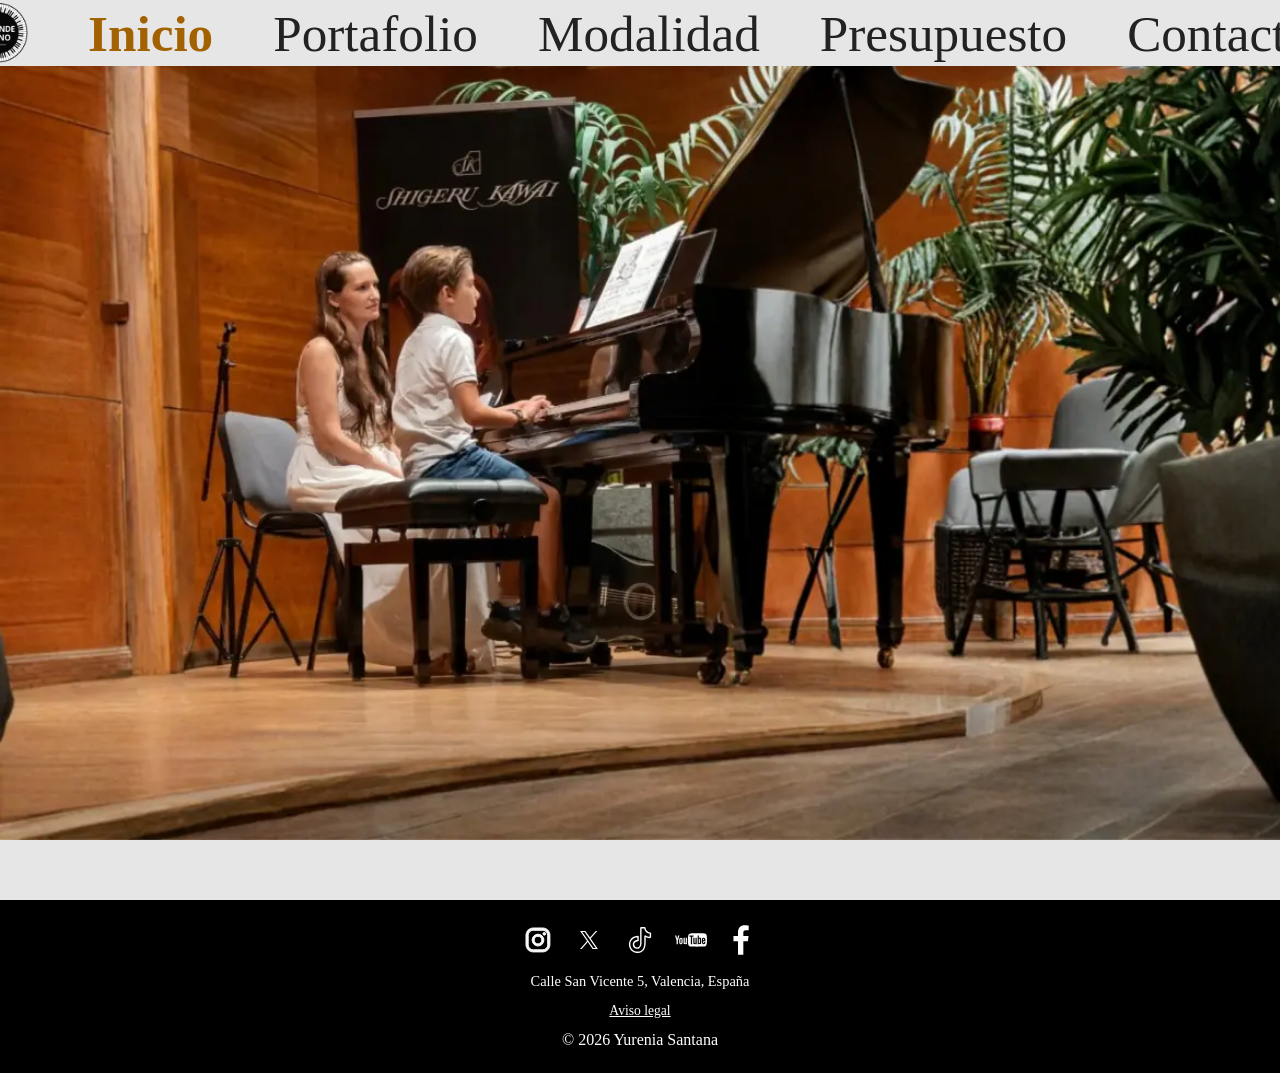
==== commit 58c31233: "Segundo Commit" ====
--- a/index.html
+++ b/index.html
@@ -3,65 +3,70 @@
   <head>
     <meta charset="UTF-8" />
     <meta name="viewport" content="width=device-width, initial-scale=1.0" />
-    <link rel="stylesheet" href="css/style.css" />
+    <link rel="stylesheet" href="./css/style.css" />
     <title>Yurenia_Santana_trabajoHTML</title>
-    <link rel="icon" href="assets/icons/logo_escuela_piano_f_negro.svg" />
+    <link rel="icon" href="./assets/icons/logo_escuela_piano_f_negro.svg" />
   </head>
+
   <body>
     <header>
       <nav class="navbar">
-        <img src="assets/icons/logo_escuela_piano_f_negro.webp" alt="Logo" class="icono"/>
-        <a href="#inicio">Inicio</a>
-        <a href="views/portafolio.html">Portafolio</a>
-        <a href="views/modalidad.html">Modalidad</a>
-        <a href="views/presupuesto.html">Presupuesto</a>
-        <a href="views/contacto.html">Contacto</a>
+        <img src="./assets/icons/logo_escuela_piano_f_negro.webp" alt="Logo" class="icono"/>
+        <a href="./index.html" class="activo">Inicio</a>
+        <a href="./views/portafolio.html">Portafolio</a>
+        <a href="./views/modalidad.html">Modalidad</a>
+        <a href="./views/presupuesto.html">Presupuesto</a>
+        <a href="./views/contacto.html">Contacto</a>
       </nav>
     </header>
 
     <main>
-      <div class="hero section-base">        
-
-        <div class="hero-container-img">
+      <div class="carrusel-contenedor">
+        <div class="carrusel-pista">
           <img
-            src="assets/images/portada_2.webp"
-            alt="Niño tocando piano en concierto"
-          />
-        </div>
+            src="./assets/images/portada_2.webp"
+            alt="Niño tocando piano en concierto"/>
         <img
-            src="assets/images/portada_1_online_1.webp"
+            src="./assets/images/portada_1_online_1.webp"
             alt="Clases online">
             <img
-            src="assets/images/portada_3.webp"
+            src="./assets/images/portada_3.webp"
             alt="Niña escribiendo">
             <img
-            src="assets/images/portada_4.webp"
+            src="./assets/images/portada_4.webp"
             alt="Niña tocando el piano">
             <img
-            src="assets/images/portada_5.webp"
+            src="./assets/images/portada_5.webp"
             alt="Niño tocando piano">
             <img
-            src="assets/images/portada_6.webp"
+            src="./assets/images/portada_6.webp"
             alt="Chica en clase de piano">
-            <img
-            src="assets/images/presencial_1.webp"
-            alt="Conversando">
-            <img
-            src="assets/images/presencial_2.webp"
-            alt="Niña escribiendo sobre el piano">
-            <img
-            src="assets/images/presencial_3.webp"
-            alt="Juego de instrumentos musicales">
-            <img
-            src="assets/images/presencial_4.webp"
-            alt="Piano vertical">
-            <img
-            src="assets/images/presencial_5.webp"
-            alt="Teclado">
+        </div>     
       </div>
     </main>
+   </body>  
+    
     <footer>
-      <p>Copyright 2026</p>
-    </footer>
-  </body>
+    <div class="footer">
+        <div class="footer-redes">
+            <a href="https://instagram.com/yureniasantana_" target="_blank" rel="noopener">
+                <img src="./assets/icons/instagram-logo-facebook-2-fondo_negro_svgrepo-com.svg" alt="Instagram" class="icono-footer">
+            </a>
+            <a href="https://x.com/YureniaSantana" target="_blank" rel="noopener">
+                <img src="./assets/icons/X_icon.svg" alt="X (Twitter)" class="icono-footer">
+            </a>
+            <a href="https://tiktok.com/@yureniasantana" target="_blank" rel="noopener">
+                <img src="./assets/icons/social-tiktok-svgrepo-com_fondo_negro.svg" alt="TikTok" class="icono-footer">
+            </a>
+            <a href="https://youtube.com/@YureniaSantana" target="_blank" rel="noopener">
+                <img src="./assets/icons/youtube-2-logo-svgrepo-com_fondo_negro.svg" alt="YouTube" class="icono-footer">
+            </a>
+            <a href="https://facebook.com/yureniasantana" target="_blank" rel="noopener">
+                <img src="./assets/icons/social-facebook-svgrepo-com_fondo_negro.svg" alt="Facebook" class="icono-footer">
+            </a>
+        </div>
+        <p class="footer-direccion">Calle San Vicente 5, Valencia, España</p>
+        <a href="#" class="footer-legal">Aviso legal</a>
+        <p>&copy; 2026 Yurenia Santana</p>
+</footer> 
 </html>
--- a/css/style.css
+++ b/css/style.css
@@ -75,30 +75,187 @@
   color: var(--color-accent-current);
 }
 
+.navbar a.activo {
+    color: var(--color-accent-current);
+    font-weight: bold;
+    border-bottom: 2px var(--color-accent-current);
+}
 
 .icono {
-  width:100px;
-  height: 100px;
+  width: 60px;
+  height: 60px;
 }
 
 /*---------------------------------------------
 HERO
 --------------------------------------------- */
 
-.hero {
-  gap: 50px;
-  justify-content: start;
-  margin-top: 20vh;
-}
-
-.hero-container-imag {
-  width: 60%;
-  margin: 0 auto;
-}
-
-.hero-container-imag img {
-  width: 100%;
-  height: 100%;
-  object-fit: cover;
-}
-
+.carrusel-contenedor {
+    width: 100vw;
+    height: 100vh;
+    overflow: hidden;
+    margin: 0;
+    position: relative;
+}
+
+.carrusel-pista {
+    display: flex;
+    width: 700%; /* 100% por cada imagen: 6 imágenes = 600% */
+    animation: deslizar 25s infinite;
+}
+
+.carrusel-pista img {
+    width: 100%; /* 100% dividido entre 6 imágenes */
+    height: 100%;
+    object-fit: cover;
+    object-position: center;
+    animation: alejar 25s infinite;
+}
+
+@keyframes deslizar {
+    0%, 14%        { transform: translateX(0%); }
+    16.67%, 30.67% { transform: translateX(-16.67%); }
+    33.33%, 47.33% { transform: translateX(-33.33%); }
+    50%, 64%       { transform: translateX(-50%); }
+    66.67%, 80.67% { transform: translateX(-66.67%); }
+    83.33%, 97.33% { transform: translateX(-83.33%); }
+    100%           { transform: translateX(0%); }
+}
+
+@keyframes alejar {
+   0%    { transform: scale(1.15); }
+    14%   { transform: scale(1); }
+    16.67% { transform: scale(1.15); }
+    30.67% { transform: scale(1); }
+    33.33% { transform: scale(1.15); }
+    47.33% { transform: scale(1); }
+    50%   { transform: scale(1.15); }
+    64%   { transform: scale(1); }
+    66.67% { transform: scale(1.15); }
+    80.67% { transform: scale(1); }
+    83.33% { transform: scale(1.15); }
+    97.33% { transform: scale(1); }
+    100%  { transform: scale(1.15); }
+}
+
+/*---------------------------------------------
+PRESUPUESTO
+--------------------------------------------- */
+main form {
+    max-width: 600px;
+    margin: 3rem auto;
+    padding: 1rem;
+}
+
+fieldset {
+    border: 3px solid var(--color-accent-current);
+    border-radius: 10px;
+    padding: 1.5rem;
+    margin-bottom: 2rem;
+}
+
+legend {
+    font-weight: bold;
+    color: var(--color-accent-current);
+    padding: 0 2rem;
+}
+
+form label {
+    display: block;
+    margin-top: 0.8rem;
+    margin-bottom: 0.3rem;
+    font-weight: bold;
+}
+
+form input[type="text"],
+form input[type="email"],
+form input[type="tel"],
+form textarea {
+    width: 100%;
+    padding: 0.6rem;
+    border: 2px solid #ccc;
+    border-radius: 4px;
+    font-size: 1rem;
+    font-family: inherit;
+    background-color: #fff;
+    color: #222;
+}
+
+form textarea {
+    min-height: 200px;
+    resize: vertical;
+}
+
+form input[type="text"]:focus,
+form input[type="email"]:focus,
+form input[type="tel"]:focus,
+form textarea:focus {
+    outline: none;
+    border-color: var(--color-accent-current);
+}
+
+.form-checkbox {
+    display: flex;
+    align-items: center;
+    gap: 0.5rem;
+    margin-top: 1rem;
+}
+
+.form-checkbox input[type="checkbox"] {
+    width: 18px;
+    height: 18px;
+}
+
+.form-checkbox label {
+    margin: 0;
+    font-weight: normal;
+}
+
+form button[type="submit"] {
+    background-color: var(--color-accent-current);
+    color: #fff;
+    border: none;
+    padding: 0.8rem 2rem;
+    border-radius: 4px;
+    font-size: 1rem;
+    cursor: pointer;
+    transition: opacity 0.2s ease-in-out;
+}
+
+form button[type="submit"]:hover {
+    opacity: 0.85;
+}
+
+/*---------------------------------------------
+FOOTER
+--------------------------------------------- */
+.footer {
+    display: flex;
+    flex-direction: column;
+    align-items: center;
+    gap: 0.8rem;
+    padding: 1.5rem;
+    width: 100%;
+    background-color: #000;
+    color: #fff;
+}
+
+.footer-redes {
+    display: flex;
+    gap: 1.2rem;
+}
+
+.footer .icono-footer {
+    width: 32px;
+    height: 32px;
+}
+
+.footer-direccion {
+    font-size: 0.9rem;
+}
+
+.footer-legal {
+    color: #fff;
+    font-size: 0.85rem;
+    text-decoration: underline;
+}
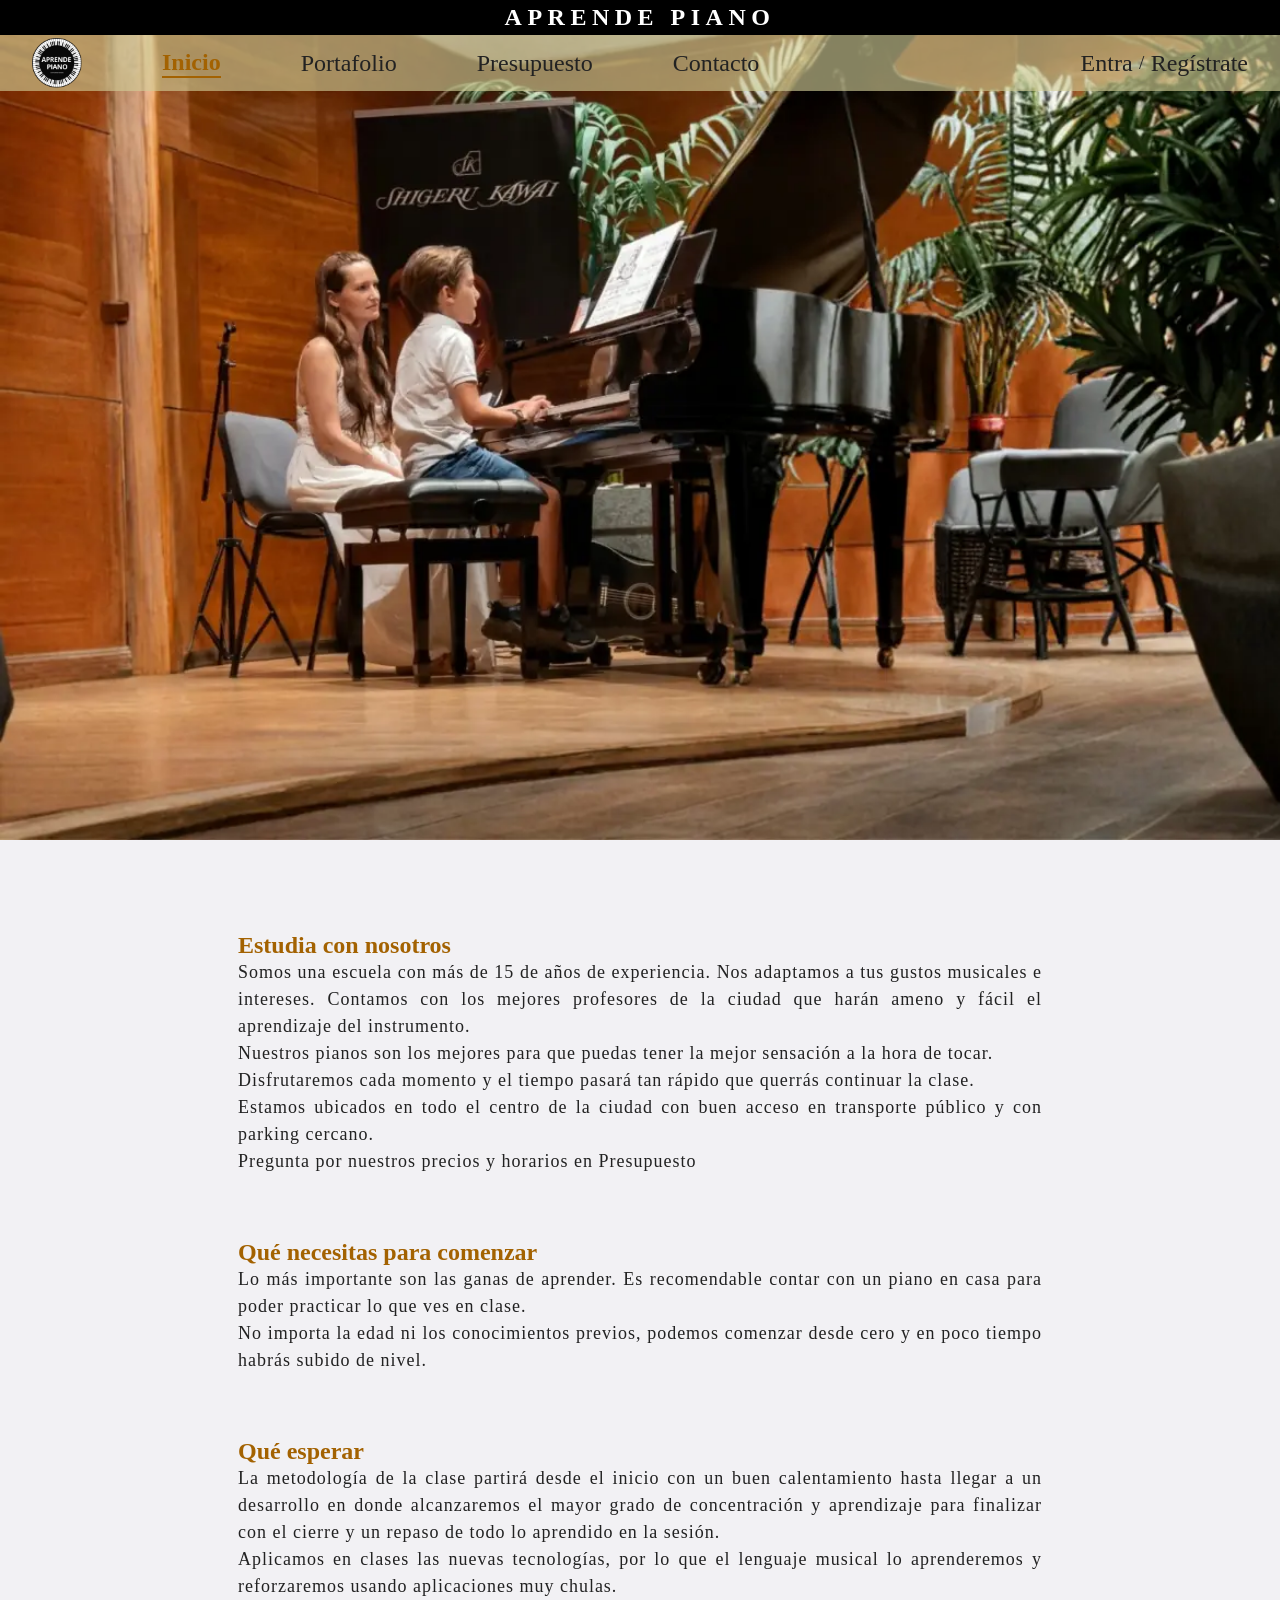
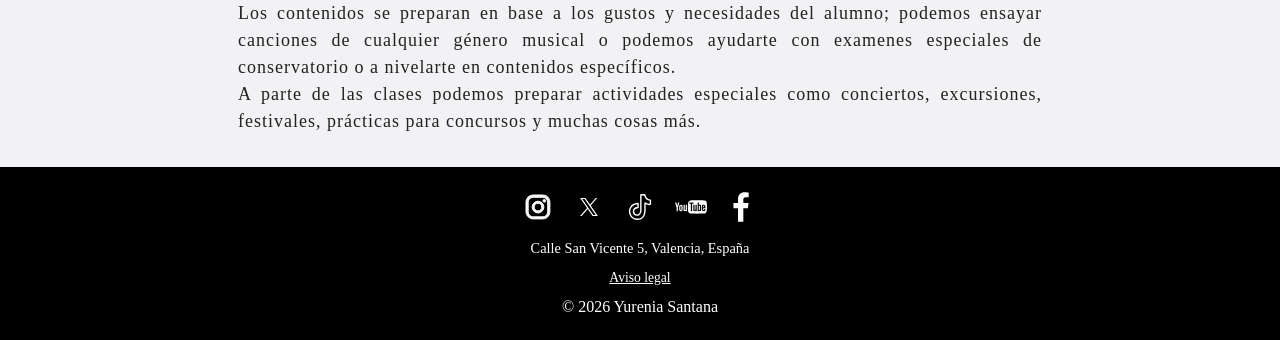
==== commit 88d9b6f1: "Tercer Commit" ====
--- a/index.html
+++ b/index.html
@@ -3,25 +3,34 @@
   <head>
     <meta charset="UTF-8" />
     <meta name="viewport" content="width=device-width, initial-scale=1.0" />
-    <link rel="stylesheet" href="./css/style.css" />
-    <title>Yurenia_Santana_trabajoHTML</title>
-    <link rel="icon" href="./assets/icons/logo_escuela_piano_f_negro.svg" />
+    <link rel="stylesheet" href="./css/style.css" /> <!--Enlace del archivo CSS a la página HTML-->
+    <title>Yurenia_Santana_trabajoHTML</title>   <!--Nombre principal de la página web-->
+    <link rel="icon" href="./assets/icons/logo_escuela_piano_f_negro.svg" />  <!--Logo de la empresa añadido al nombre de la página web-->
   </head>
 
   <body>
     <header>
-      <nav class="navbar">
-        <img src="./assets/icons/logo_escuela_piano_f_negro.webp" alt="Logo" class="icono"/>
+       <div class="navbar-superior">  <!--Nombre de la empresa que aparecerá en todas las páginas-->
+           <h1 class="nombre-escuela">APRENDE PIANO</h1> 
+       </div>
+
+      <nav class="navbar"> <!--Menú de navegación que permite navegar por todas las páginas y que encontramos en todas las páginas-->
+        <img src="./assets/icons/logo_escuela_piano_f_negro.webp" alt="Logo" class="icono"/> <!--Logo de la empresa-->
         <a href="./index.html" class="activo">Inicio</a>
         <a href="./views/portafolio.html">Portafolio</a>
-        <a href="./views/modalidad.html">Modalidad</a>
         <a href="./views/presupuesto.html">Presupuesto</a>
         <a href="./views/contacto.html">Contacto</a>
+
+        <div class="auth-links"> <!--Enlace creado para el acceso a los alumnos de la escuela. De momento no lleva a otra página ya que es un extra de lo que pide el trabajo. Su funcionalidad se desarrollará en trabajos posteriores-->
+            <a href="#" class="btn-nav-texto">Entra</a>
+            <span class="auth-separador">/</span>
+            <a href="#" class="btn-nav-texto">Regístrate</a>
+        </div>
       </nav>
     </header>
 
-    <main>
-      <div class="carrusel-contenedor">
+    <main> <!--Portada del sitio web-->
+      <div class="carrusel-contenedor"> <!--Imagenes de la empresa en carrusel-->
         <div class="carrusel-pista">
           <img
             src="./assets/images/portada_2.webp"
@@ -43,10 +52,32 @@
             alt="Chica en clase de piano">
         </div>     
       </div>
+
+  <section class="seccion-intro"> <!--Contenido principal de la empresa estructurado en tres secciones-->
+     <h2>Estudia con nosotros</h2>
+     <p>Somos una escuela con más de 15 de años de experiencia. Nos adaptamos a tus gustos musicales e intereses. Contamos con los mejores profesores de la ciudad que harán ameno y fácil el aprendizaje del instrumento.</p>
+      <p>Nuestros pianos son los mejores para que puedas tener la mejor sensación a la hora de tocar.</p>
+      <p>Disfrutaremos cada momento y el tiempo pasará tan rápido que querrás continuar la clase.</p>
+      <p>Estamos ubicados en todo el centro de la ciudad con buen acceso en transporte público y con parking cercano.</p>
+      <p>Pregunta por nuestros precios y horarios en Presupuesto</p>
+  </section>
+
+  <section class="seccion-requisitos">
+     <h2>Qué necesitas para comenzar</h2>
+     <p>Lo más importante son las ganas de aprender. Es recomendable contar con un piano en casa para poder practicar lo que ves en clase.</p>
+      <p>No importa la edad ni los conocimientos previos, podemos comenzar desde cero y en poco tiempo habrás subido de nivel.</p>
+  </section>
+
+  <section class="seccion-metodologia">
+     <h2>Qué esperar</h2>
+     <p>La metodología de la clase partirá desde el inicio con un buen calentamiento hasta llegar a un desarrollo en donde alcanzaremos el mayor grado de concentración y aprendizaje para finalizar con el cierre y un repaso de todo lo aprendido en la sesión.</p> 
+     <p>Aplicamos en clases las nuevas tecnologías, por lo que el lenguaje musical lo aprenderemos y reforzaremos usando aplicaciones muy chulas.</p>
+     <p>Los contenidos se preparan en base a los gustos y necesidades del alumno; podemos ensayar canciones de cualquier género musical o podemos ayudarte con examenes especiales de conservatorio o a nivelarte en contenidos específicos.</p>
+     <p>A parte de las clases podemos preparar actividades especiales como conciertos, excursiones, festivales, prácticas para concursos y muchas cosas más.</p>
+  </section>
     </main>
-   </body>  
     
-    <footer>
+    <footer> <!--Pie de página que contiene los logotipos de redes sociales, dirección de la empresa y aviso legal y está presente en todas las páginas -->
     <div class="footer">
         <div class="footer-redes">
             <a href="https://instagram.com/yureniasantana_" target="_blank" rel="noopener">
@@ -68,5 +99,7 @@
         <p class="footer-direccion">Calle San Vicente 5, Valencia, España</p>
         <a href="#" class="footer-legal">Aviso legal</a>
         <p>&copy; 2026 Yurenia Santana</p>
+    </div>
 </footer> 
+ </body>
 </html>
--- a/css/style.css
+++ b/css/style.css
@@ -2,13 +2,7 @@
 VARIABLES
 --------------------------------------------- */
 :root{
-  /*Modo oscuro (dk) */
-  --color-bg-dk: #222222;
-  --color-text-dk: #ddd;
-  --color-accent-dk: #f3be38;
-  
-  /* Modo claro (lh) */
-  --color-bg-lh: #e6e6e6;
+  --color-bg-lh: #e8e7ed90;
   --color-text-lh: #222;
   --color-accent-lh: #a36201;
 
@@ -31,6 +25,7 @@
   display: flex;
   flex-direction: column;
   min-height: 100vh;
+  overflow-x: hidden;
   background-color: var(--color-bg-current);
   color: var(--color-text-current);
 }
@@ -43,31 +38,79 @@
   color: var(--color-text-current);
 }
 
+h2{
+    color: var(--color-accent-current);
+}
+
+h3{
+    color: var(--color-accent-current);
+}
+
 /*---------------------------------------------
 HEADER
 --------------------------------------------- */
 header{
   display: flex;
-  padding: 0.2rem;
-  position:fixed;
-  top: 0;
-  left: 0;
-  z-index:100;
   width: 100%;
   background-color: var(--color-bg-current);
 }
 
 .navbar {
   display: flex;
-  justify-content: center;
+  justify-content:flex-start;
   align-items:center;
   width: 100%;
-  gap: 60px;
+  padding: 0.2rem 2rem;
+  gap: 80px;
+  background-color:rgba(209, 203, 151, 0.64);
+}
+
+.auth-links {
+    display: flex;
+    align-items: center;
+    gap: 0.4rem;         /* espacio chico entre "Entra", "/" y "Regístrate" */
+    margin-left: auto;    /* el margin-left: auto ahora va aquí, en el contenedor */
+}
+
+.btn-nav-texto {
+    font-size: 1.2rem;
+}
+
+.auth-separador {
+    color: var(--color-text-current);
+    font-size: 1.2rem;
+}
+
+.navbar-superior {
+    display: flex;
+    justify-content: center;
+    align-items: center;
+    height: 35px;
+    width: 100%;
+    background-color: black;
+    position: fixed;
+    top: 0;
+    left: 0;
+    z-index: 101;
+}
+
+.nombre-escuela {
+    color: #fff;
+    font-size: 1.5rem;
+    font-weight: bold;
+    letter-spacing: 5.5px;
+}
+
+header .navbar {
+    position: fixed;
+    top: 35px; /* justo debajo de la barra superior */
+    left: 0;
+    z-index: 100;
 }
 
 .navbar a {
   text-decoration:solid;
-  font-size: 3.2rem;
+  font-size: 1.5rem;
   transition: all 0.2s ease-in-out; 
 }
 
@@ -78,20 +121,19 @@
 .navbar a.activo {
     color: var(--color-accent-current);
     font-weight: bold;
-    border-bottom: 2px var(--color-accent-current);
+    border-bottom: 2px solid var(--color-accent-current);
 }
 
 .icono {
-  width: 60px;
-  height: 60px;
-}
-
-/*---------------------------------------------
-HERO
---------------------------------------------- */
-
+  width: 50px;
+  height: 50px;
+}
+
+/*---------------------------------------------
+HERO-CARRUSEL
+--------------------------------------------- */
 .carrusel-contenedor {
-    width: 100vw;
+    width: 100%;
     height: 100vh;
     overflow: hidden;
     margin: 0;
@@ -101,7 +143,7 @@
 .carrusel-pista {
     display: flex;
     width: 700%; /* 100% por cada imagen: 6 imágenes = 600% */
-    animation: deslizar 25s infinite;
+    animation: deslizar 30s infinite;
 }
 
 .carrusel-pista img {
@@ -109,7 +151,7 @@
     height: 100%;
     object-fit: cover;
     object-position: center;
-    animation: alejar 25s infinite;
+    animation: alejar 30s infinite;
 }
 
 @keyframes deslizar {
@@ -139,10 +181,142 @@
 }
 
 /*---------------------------------------------
+SECCIONES INICIO
+--------------------------------------------- */
+.seccion-intro,
+.seccion-requisitos,
+.seccion-metodologia {
+    padding: 2rem 3rem;
+    max-width: 900px;
+    margin: 0 auto;
+}
+
+.seccion-intro p,
+.seccion-requisitos p,
+.seccion-metodologia p {
+    font-size: large;
+    text-align: justify;
+    line-height: 27px;
+    letter-spacing: 1px;
+}
+
+/*---------------------------------------------
+PORTAFOLIO
+--------------------------------------------- */
+.main-modalidad {
+    padding-top: 110px;
+    max-width: 1000px;
+    margin: 0 auto;
+    padding-left: 2rem;
+    padding-right: 2rem;
+    text-align: center;
+}
+
+.main-modalidad h2,
+.main-modalidad h3 {
+    text-align: center;
+}
+.main-modalidad p{
+    font-size:large;
+    text-align:justify;
+    line-height:27px;
+    letter-spacing:1px;
+    padding: 0 10rem;
+     padding-top: 10px;
+}
+
+.columnas-modalidad {
+    display: flex;
+    gap: 2rem;
+    align-items: flex-start;
+    text-align: left;
+    margin-top: 2rem;
+}
+
+.galeria-modalidad {
+    flex: 1;
+}
+
+.galeria {
+    display: grid;
+    grid-template-columns: repeat(auto-fit, minmax(100px, 1fr));
+    gap: 0.6rem;
+    margin: 1rem 0;
+}
+
+.galeria img {
+    width: 100%;
+    height: 420px;
+    object-fit: cover;
+    border-radius: 3px;
+}
+
+.btn-presupuesto {
+    display: inline-block;
+    background-color: var(--color-accent-current);
+    color: #fff;
+    padding: 0.7rem 1.5rem;
+    border-radius: 6px;
+    text-decoration: none;
+    margin-bottom: 2rem;
+    transition: opacity 0.2s ease-in-out;
+}
+
+.btn-presupuesto:hover {
+    opacity: 0.85;
+}
+
+.mini-carrusel-contenedor {
+    width: 100%;
+    height: 420px;
+    overflow: hidden;
+    border-radius: 8px;
+    margin: 1rem 0;
+}
+
+.mini-carrusel-pista {
+    display: flex;
+    width: 500%; /* 100% por cada una de las 5 fotos */
+    height: 100%;
+    animation: mini-deslizar 15s infinite;
+}
+
+.mini-carrusel-pista img {
+    width: 20%; /* 100% dividido entre 5 fotos */
+    height: 100%;
+    object-fit: cover;
+}
+
+@keyframes mini-deslizar {
+    0%, 16%      { transform: translateX(0%); }
+    20%, 36%     { transform: translateX(-20%); }
+    40%, 56%     { transform: translateX(-40%); }
+    60%, 76%     { transform: translateX(-60%); }
+    80%, 96%     { transform: translateX(-80%); }
+    100%         { transform: translateX(0%); }
+}
+
+/*---------------------------------------------
 PRESUPUESTO
 --------------------------------------------- */
+.main-presupuesto {
+    padding-top: 110px;
+  
+}
+.main-presupuesto h2{
+    padding: 1rem 1rem;
+    text-align: center;
+}
+
+.main-presupuesto p{
+    font-size:large;
+    line-height:27px;
+    letter-spacing:1px;
+    text-align: center;
+}
+
 main form {
-    max-width: 600px;
+    max-width: 650px;
     margin: 3rem auto;
     padding: 1rem;
 }
@@ -157,7 +331,7 @@
 legend {
     font-weight: bold;
     color: var(--color-accent-current);
-    padding: 0 2rem;
+    padding: 0 1rem;
 }
 
 form label {
@@ -197,7 +371,7 @@
 .form-checkbox {
     display: flex;
     align-items: center;
-    gap: 0.5rem;
+    gap: 10.5rem;
     margin-top: 1rem;
 }
 
@@ -227,6 +401,24 @@
 }
 
 /*---------------------------------------------
+CONTACTO
+--------------------------------------------- */
+.mapa {
+    display: block;
+    width: 800px;
+    max-width: 90%;
+    height: auto;
+    margin: 2rem auto;
+    border: none;
+    border-radius: 8px;
+}
+
+.main-contacto {
+    padding-top: 110px;
+    text-align: center;
+}
+
+/*---------------------------------------------
 FOOTER
 --------------------------------------------- */
 .footer {
